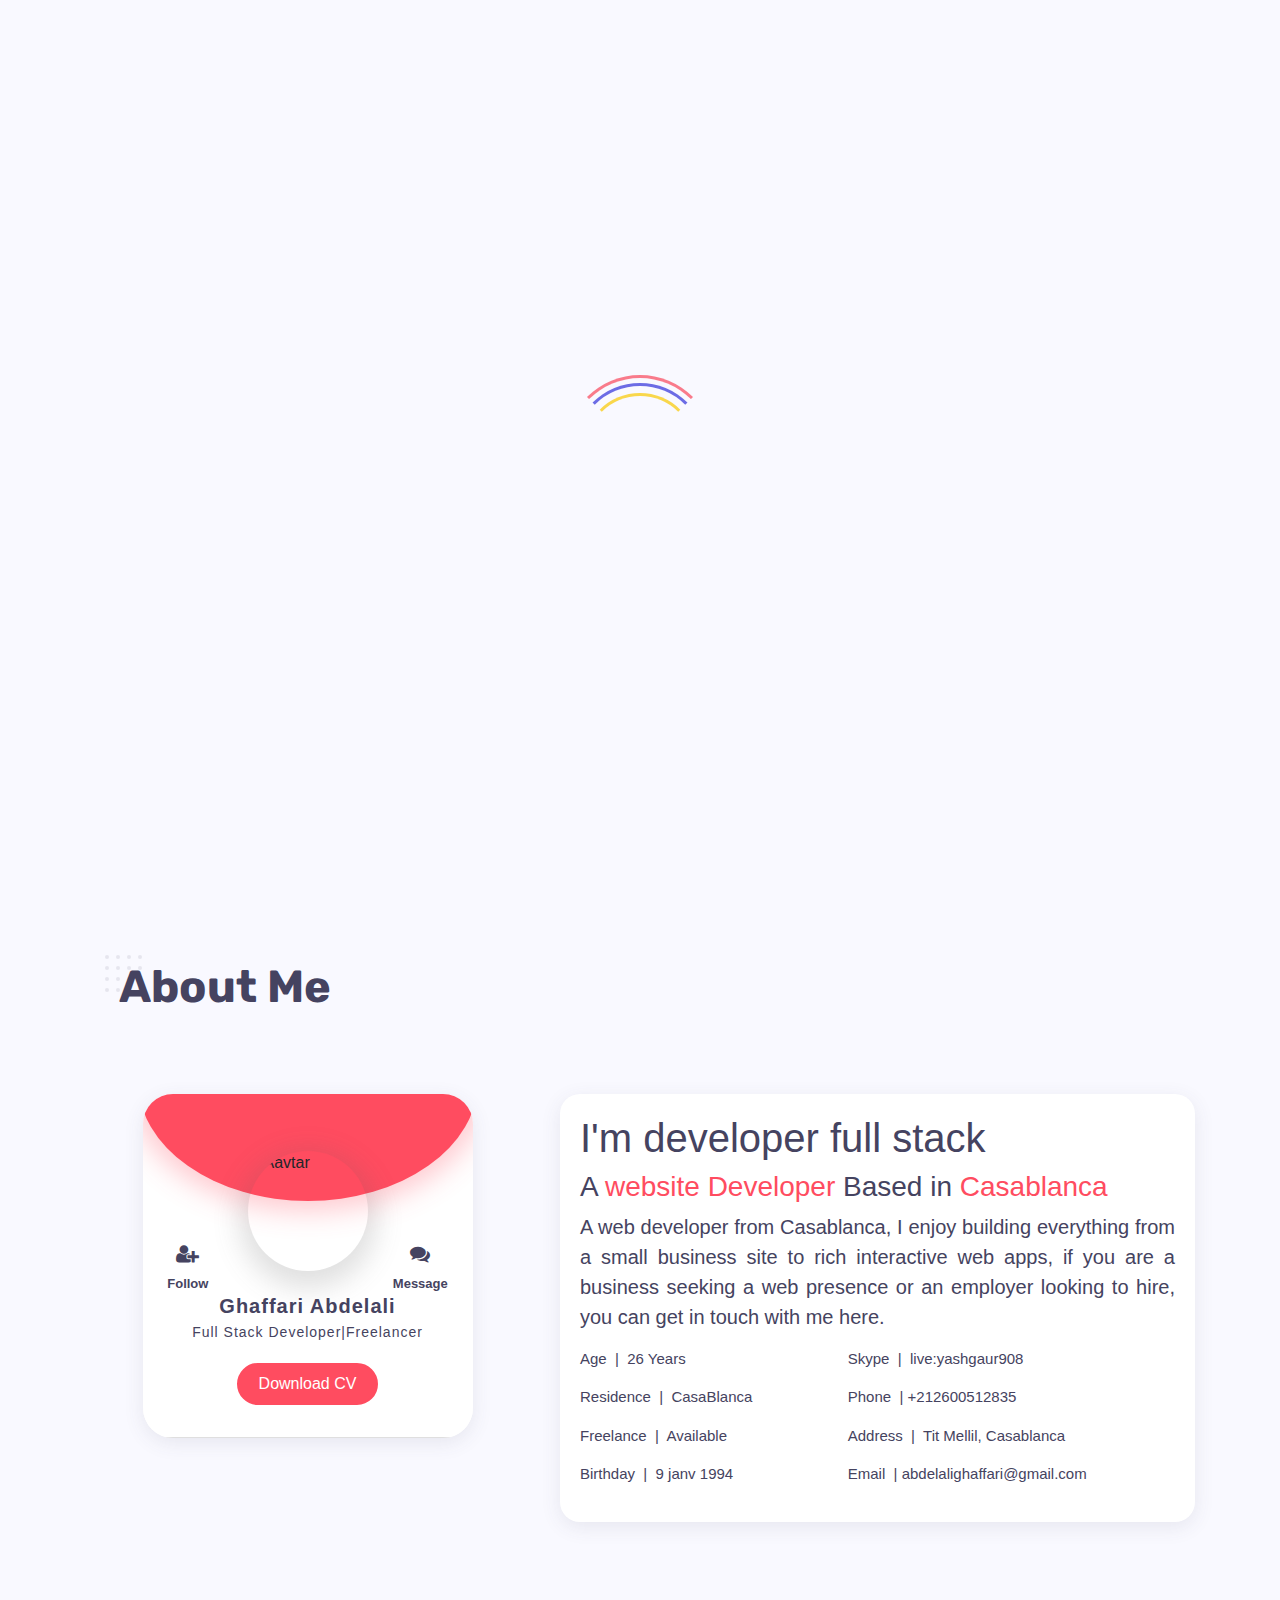
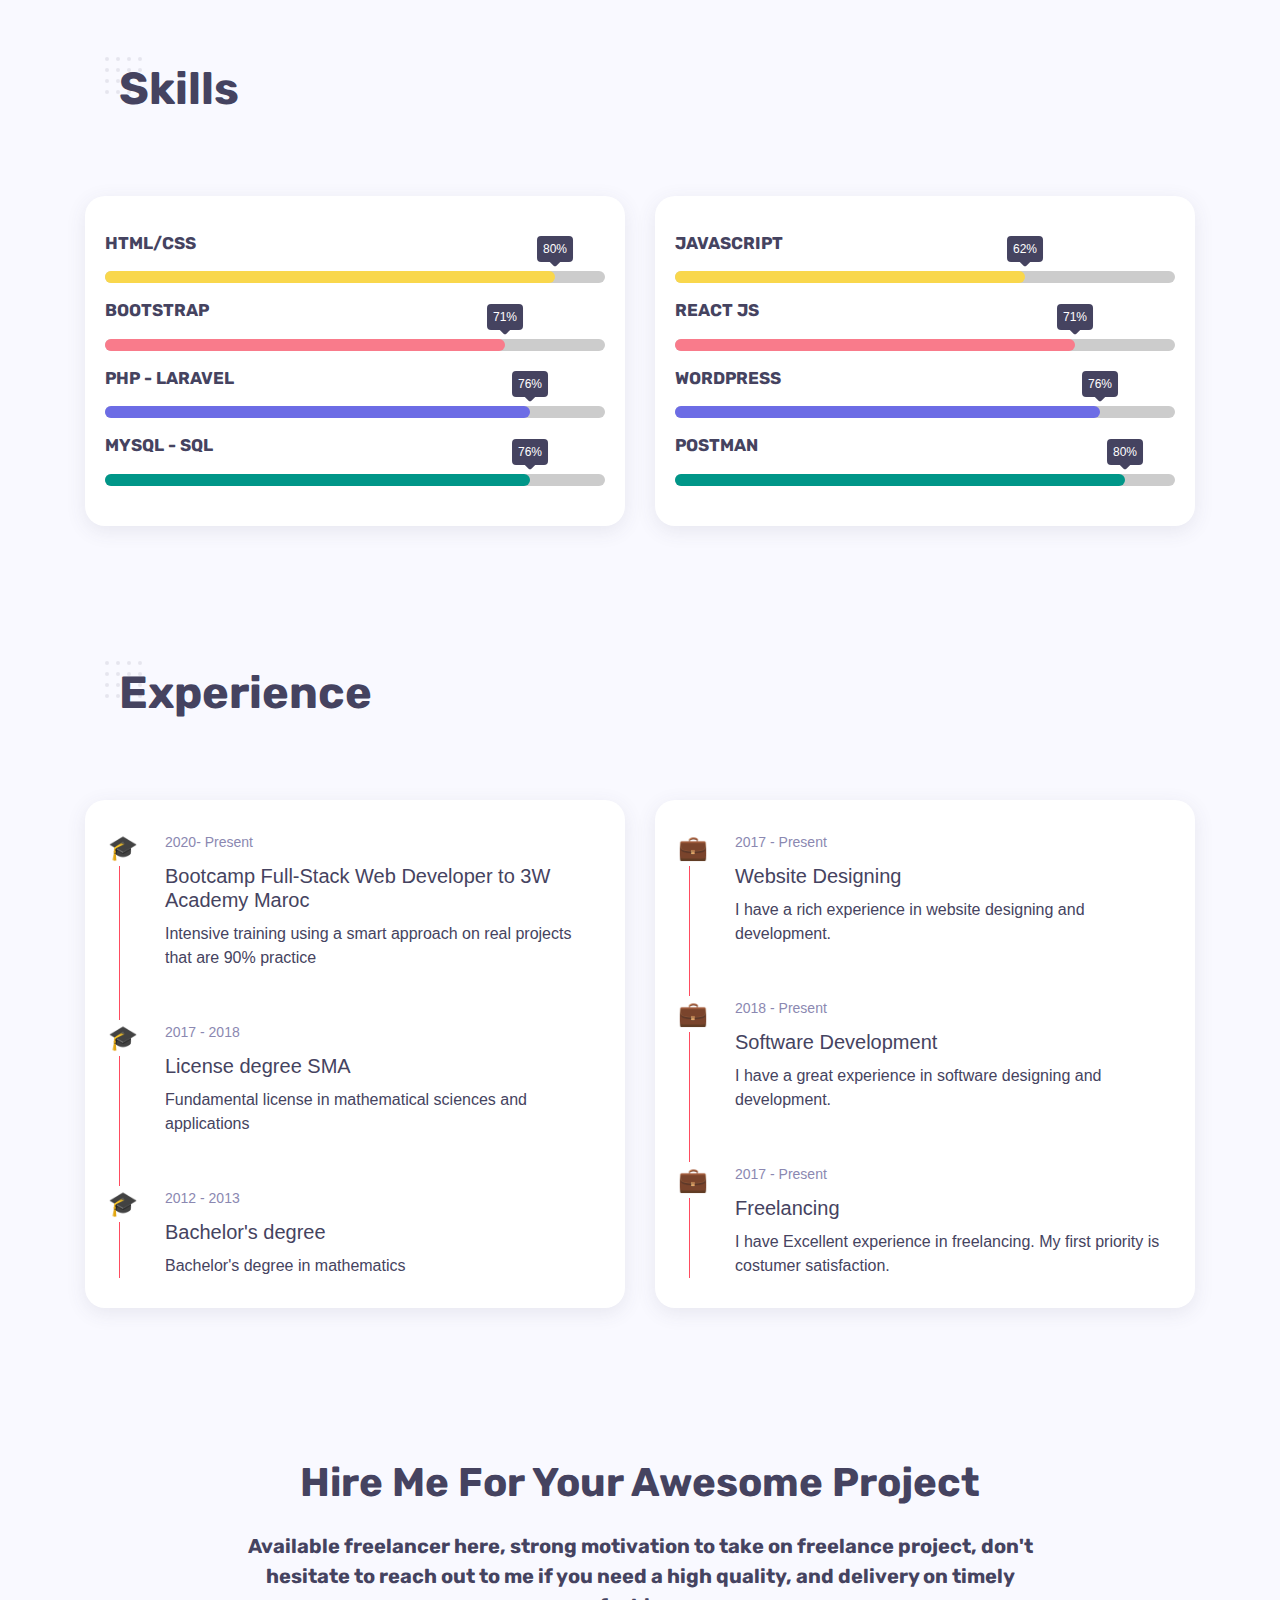
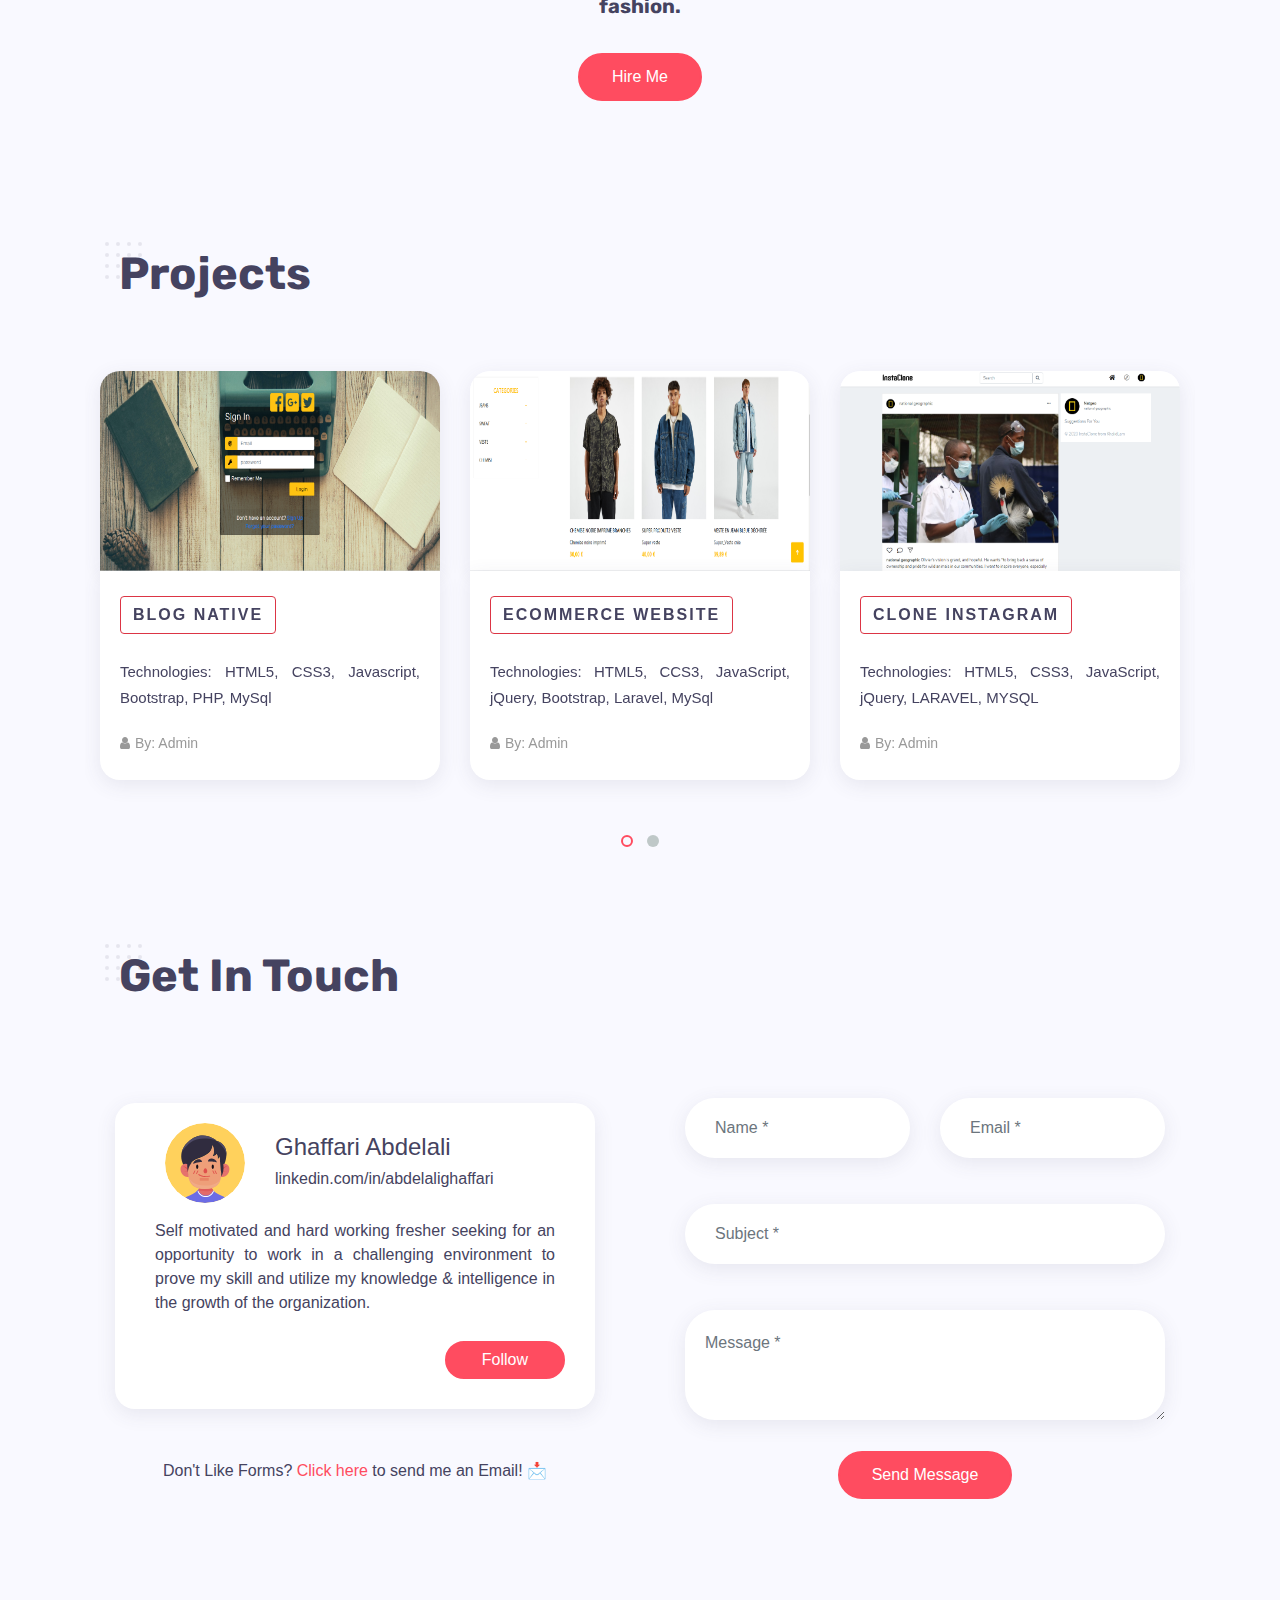
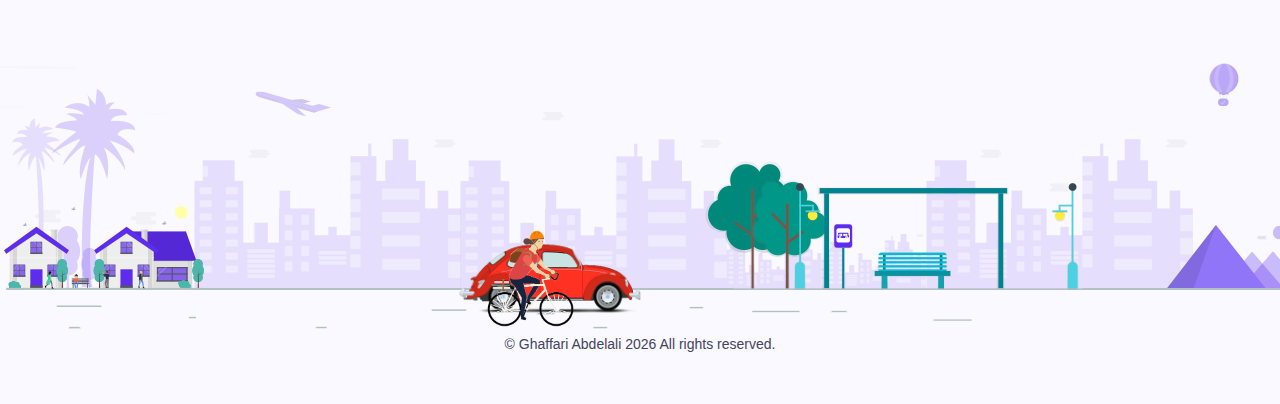
==== index.html @ 60d62fce "Car" ====
<!DOCTYPE html>
<html lang="en">


<!-- Mirrored from www.yashgaur.tk/ by HTTrack Website Copier/3.x [XR&CO'2014], Mon, 31 Aug 2020 13:57:15 GMT -->
<!-- Added by HTTrack -->
<meta http-equiv="content-type" content="text/html;charset=UTF-8" /><!-- /Added by HTTrack -->

<head>
    <meta charset="UTF-8">
    <meta http-equiv="X-UA-Compatible" content="IE=edge">
    <meta name="viewport" content="width=device-width,initial-scale=1.0,shrink-to-fit=no">

    <meta name="robots" content="index,follow">

    <meta name="Keywords"
        content="Ghaffari Abdelali, Ghaffari Abdelali, Ghaffari Abdelali nasirabad, Ghaffari Abdelali ajmer, website designer in ajmer, website designer in nasirabad, portfolio website, portfolio website for students, ui ux designer portfolio, dezyne ecole college, gaur_yash_, software developer, yashgaur908, yashgaur1212, yashgaur, yashgaur.com, Yashgaur.com, Ghaffari Abdelali epizy, Ghaffari Abdelali freelancer, Ghaffari Abdelali software developer, Ghaffari Abdelali full stack developer, nasirabad, ajmer, rajasthan, Ghaffari Abdelali website, Ghaffari Abdelali facebook, Ghaffari Abdelali youtube, Ghaffari Abdelali instagram, Ghaffari Abdelali twitter, Ghaffari Abdelali linkedin, website templates, portfolio website templates, resume website, website designs,personal portfolio website templates,personal portfolio websites,personal portfolio website templates free, personal portfolio website design, personal portfolio website github, personal portfolio websites examples, personal portfolio websites free, personal portfolio website using html and css, personal portfolio website examples, personal portfolio website templates bootstrap, personal portfolio website templates wordpress, best personal portfolio website, best personal portfolio website templates, personal portfolio website code, personal portfolio website codepen, personal portfolio website download, responsive personal portfolio website, software developer portfolio personal website, yashgaur.tk, Ghaffari Abdelali downloads">

    <meta name="description"
        content="Ghaffari Abdelali - Website Developer. Hey Everyone I am Ghaffari Abdelali a Full stack website Developer live in Nasirabad, Ajmer (Rajasthan). I design and develop services  for customers of all sizes, specializing in creating stylish, modern websites, web services and softwares.">

    <meta property="og:title" content="Ghaffari Abdelali | Website Designer & Software Developer">

    <meta property="og:description"
        content="Ghaffari Abdelali - Website Developer. Hey Everyone I am Ghaffari Abdelali a Full stack website Developer live in Nasirabad, Ajmer (Rajasthan). I design and develop services  for customers of all sizes, specializing in creating stylish, modern websites, web services and softwares.">

    <meta property="og:image"
        content="https://www.google.com/maps/uv?hl=en&amp;pb=!1s0x39695990df77e599%3A0x99cf1d145bec01bb!3m1!7e115!4shttps%3A%2F%2Flh5.googleusercontent.com%2Fp%2FAF1QipOvmrnsNKRqq0sdHzwl1TogStNJlC8dIjiWCiTi%3Dw293-h120-k-no!5syash%20gaur%20nasirabad%20-%20Google%20Search!15sCgIgAQ&amp;imagekey=!1e10!2sAF1QipNyIu1Cou16RY6fG6gDWQdpcZzD-X4jGnWv0Axa&amp;sa=X&amp;ved=2ahUKEwiAtraq4b_qAhVL73MBHY2uCbcQoiowFXoECBEQBg#">

    <meta name="author" content="Ghaffari Abdelali">
    <meta name="owner" content="Yashgaur908@gmail.com">

    <link rel="canonical" href="index.html">


    <!-- Global site tag (gtag.js) - Google Analytics -->
    <script async src="https://www.googletagmanager.com/gtag/js?id=UA-141281251-2"></script>

    <script>
        window.dataLayer = window.dataLayer || [];
        function gtag() { dataLayer.push(arguments); }
        gtag('js', new Date());
        gtag('config', 'UA-141281251-2');
    </script>


    <link rel="stylesheet" href="src/css/style.css">
    <link rel="stylesheet" href="src/css/responsive.css">
    <!-- Magnific Popup core CSS file -->
    <link rel="stylesheet" href="src/css/magnific-popup.css">

    <link rel="shortcut icon" type="image/x-icon" href="src/images/profile/user.svg">



    <!-- <link rel="stylesheet" href="../stackpath.bootstrapcdn.com/bootstrap/4.5.0/css/bootstrap.min.css"
        integrity="sha384-9aIt2nRpC12Uk9gS9baDl411NQApFmC26EwAOH8WgZl5MYYxFfc+NcPb1dKGj7Sk" crossorigin="anonymous"> -->
        <!-- <link rel="stylesheet" href="https://cdnjs.cloudflare.com/ajax/libs/magnific-popup.js/1.1.0/magnific-popup.min.css"> -->
    <link rel="stylesheet" href="https://maxcdn.bootstrapcdn.com/bootstrap/4.0.0/css/bootstrap.min.css"
        integrity="sha384-Gn5384xqQ1aoWXA+058RXPxPg6fy4IWvTNh0E263XmFcJlSAwiGgFAW/dAiS6JXm" crossorigin="anonymous">

    <link rel="stylesheet" href="src/font-awesome/font-awesome.min.css">
    <link rel="stylesheet" href="src/owl/owl.carousel.min.css" />
    <link rel="stylesheet" href="src/owl/owl.theme.min.css" />
    <link rel="stylesheet" href="src/owl/owl.transitions.css">



    <script src="src/js/jquery.min.js"></script>
    <!-- <script src="https://code.jquery.com/jquery-3.5.1.slim.min.js" integrity="sha384-DfXdz2htPH0lsSSs5nCTpuj/zy4C+OGpamoFVy38MVBnE+IbbVYUew+OrCXaRkfj" crossorigin="anonymous"></script> -->



    <title>Ghaffari Abdelali | Portfolio</title>
    <!-- <title>Ghaffari Abdelali | Website Designer & Software Developer</title> -->

    <style>
        img[alt="www.000webhost.com"] {
            display: none;
        }
    </style>

</head>

<body oncontextmenu="return false">

    <div class="preloader" id="preloader">
        <div id="loader"></div>
    </div>

    <!---------------------------------NAVBAR START---------------------------------->
    <navbar id="home"></navbar>
    <nav class="navbar navbar-expand-lg id=" style="position: fixed;">
        <div class="container-fluid">

            <!-- Logo -->
            <!--
			<img class="img-fluid" src="images/mylogo.png"
				style="background-attachment: fixed; width:200px; background:;">
-->
            <div class="logo"><a href="#home">Ghaffari Abdelali</a></div>


            <button class="navbar-toggler" type="button" data-toggle="collapse" data-target="#navbarSupportedContent"
                aria-controls="navbarSupportedContent" aria-expanded="false" aria-label="Toggle navigation">
                <span class="icon-bar"><i class="fa fa-bars"></i></span>
            </button>
            <div class="theme-switch-wrapper">
                <i class="fa fa-sun-o"></i>
                <label class="theme-switch" for="checkbox">
                    <input type="checkbox" id="checkbox" />
                    <div class="slider round"></div>
                </label>
                <i class="fa fa-moon-o"></i>
            </div>
            <!-- navbar links -->
            <div class="collapse navbar-collapse" id="navbarSupportedContent">
                <ul class="navbar-nav ml-auto">
                    <li class="nav-item">
                        <a class="nav-link active" href="#home" data-scroll-nav="0">Home</a>
                    </li>
                    <li class="nav-item">
                        <a class="nav-link" href="#about" data-scroll-nav="1">About</a>
                    </li>
                    <li class="nav-item">
                        <a class="nav-link" href="#skills" data-scroll-nav="2">Skills</a>
                    </li>
                    <!-- <li class="nav-item">
                        <a class="nav-link" href="#services" data-scroll-nav="3">Services</a>
                    </li> -->
                    <li class="nav-item">
                        <a class="nav-link" href="#experience" data-scroll-nav="4">Experience</a>
                    </li>
                    <li class="nav-item">
                        <a class="nav-link" href="#projects" data-scroll-nav="5">Projects</a>
                    </li>
                    <li class="nav-item">
                        <a class="nav-link" href="#contact" data-scroll-nav="6">Contact</a>
                    </li>
                </ul>
            </div>
        </div>
    </nav>




    <!---------------------------------NAVBAR END------------------------------------>

    <!---------------------------------HEADER START---------------------------------->
    <main class="content">
        <div class="container home">
            <div class="row">
                <div class="col-12">
                    <!-- <div class="col-12"> -->
                    <div class="header-text">
                        <img src="src/images/profile/Me.jpg" alt="Aavtar">
                        <!-- <img src="src/images/profile/user.svg" alt="Aavtar"> -->
                        <h1 class="darckmode"><span class="darckmode"> I am </span><span>Ghaffari </span><span
                                class="darckmode">Abdelali</span> </h1>
                        <h2 class="cd-headline clip">
                            <span class="blc" style="font-family: serif;">I'm a</span>
                            <span class="cd-words-wrapper" style="font-family: serif;">
                                <b class="is-visible">Developer</b>
                                <!-- <b> Développeur</b> -->
                                <b> Web full stack</b>
                                <b> Freelancer</b>
                            </span>
                        </h2>
                        <!-- <div class="social-icon">
                            <a href="https://www.facebook.com/gaur.official"><i class="fa fa-facebook facebook"></i></a>
                            <a href="https://twitter.com/gaur_yash_"><i class="fa fa-twitter twitter"></i></a>
                            <a href="https://www.instagram.com/gaur_yash_"><i class="fa fa-instagram instagram"></i></a>
                            <a href="https://www.linkedin.com/in/yashgaur908"><i
                                    class="fa fa-linkedin linkedin"></i></a>
                            <a href="https://www.youtube.com/channel/UCpSLtoFS16XaHSrqTr9Szgw?view_as=subscriber"><i
                                    class="fa fa-youtube-play youtube"></i></a>
                        </div> -->
                        <a href="#contact"><button class="button">Hire Me</button></a>
                    </div>
                </div>
                <div class="col-12 header-arrow">
                    <div class="scroll-down">
                        <a href="#about" class="mouse-wrapper">
                            <span>Scroll Down</span>
                            <span class="mouse">
                                <span class="wheel"></span>
                            </span>
                        </a>
                    </div>
                </div>
            </div>
        </div>


        <!----------------------------------ABOUT START---------------------------------->
        <section id="about">
            <div class="container about">
                <div class="row">
                    <div class="col-12">
                        <h2 class="container-title"><span class="darckmode">About Me</span> </h2>
                    </div>
                    <div class="col-lg-5 col-12">
                        <div class="card-container">
                            <div class="card-item">
                                <div class="card-header" style="background-color: var(--secondary-background);">
                                    <div class="card-header__bg"></div>
                                    <img src="src/images/profile/Me.jpg" alt="Aavtar" class="card-header__img">
                                    <div class="card-process">
                                        <li href="#" class="process__item">
                                            <div class="process-icon follow">
                                                <i class="fa fa-user-plus"></i>
                                            </div>
                                            <span class="process-txt">Follow</span>
                                        </li>
                                        <li href="#" class="process__item">
                                            <div class="process-icon message">
                                                <i class="fa fa-comments"></i>
                                            </div>
                                            <span class="process-txt">Message</span>
                                        </li>
                                    </div>
                                    <div class="card-header__text">
                                        <span class="card-header__name">
                                            Ghaffari Abdelali
                                        </span>
                                        <span class="card-header__job">
                                            <!-- Website Designer|Software Developer|Freelancer -->
                                            Full Stack Developer|Freelancer
                                        </span>
                                    </div>
                                    <div class="card-button">
                                        <!-- <a class="button" download="cv" href="src/CV/ABDELALIGHAFFARI-CV-DéveloppeurFullStackPHPJunior.pdf">Download CV</a> -->
                                        <a href="src/CV/ABDELALIGHAFFARI-CV-DéveloppeurFullStackPHPJunior.pdf"><button
                                                class="button ">Download CV</button></a>
                                        <!-- <a class="button" href="src/CV/ABDELALIGHAFFARI-CV-DéveloppeurFullStackPHPJunior.pdf">Download CV</a> -->
                                        <!-- <button class="button" onclick="cv()">Download CV</button> -->
                                    </div>
                                </div>
                                <!-- <div class="card-social">
                                    <div class="card-social__item">
                                        <div class="card-social__icon facebook">
                                            <a href="https://www.facebook.com/gaur.official"><i
                                                    class="fa fa-facebook facebook"></i></a>
                                        </div>
                                    </div>
                                    <div class="card-social__item">
                                        <div class="card-social__icon twitter">
                                            <a href="https://twitter.com/gaur_yash_"><i
                                                    class="fa fa-twitter twitter"></i></a>
                                        </div>
                                    </div>
                                    <div class="card-social__item">
                                        <div class="card-social__icon instagram">
                                            <a href="https://www.instagram.com/gaur_yash_"><i
                                                    class="fa fa-instagram instagram"></i></a>
                                        </div>
                                    </div>
                                    <div class="card-social__item">
                                        <div class="card-social__icon linkedin">
                                            <a href="https://www.linkedin.com/in/yashgaur908"><i
                                                    class="fa fa-linkedin linkedin"></i></a>
                                        </div>
                                    </div>
                                    <div class="card-social__item">
                                        <div class="card-social__icon youtube">
                                            <a
                                                href="https://www.youtube.com/channel/UCpSLtoFS16XaHSrqTr9Szgw?view_as=subscriber"><i
                                                    class="fa fa-youtube-play youtube"></i></a>
                                        </div>
                                    </div>
                                </div> -->
                            </div>
                        </div>
                    </div>
                    <div class="col-lg-7 col-12">
                        <div class="about-text">
                            <h1>I'm developer full stack </h1>
                            <h3>A <span>website Developer</span> Based in <span>Casablanca</span></h3>
                            <p>A web developer from Casablanca, I enjoy building everything from a small business site
                                to rich interactive web apps, if you are a business seeking a web presence or an
                                employer looking to hire, you can get in touch with me here.</p>
                            <div class="details">
                                <div class="about-details">
                                    <p>Age &nbsp;| &nbsp;26 Years</p>
                                    <p>Residence &nbsp;| &nbsp;CasaBlanca</p>
                                    <p>Freelance &nbsp;|&nbsp; Available</p>
                                    <p>Birthday &nbsp;| &nbsp;9 janv 1994</p>

                                </div>
                                <div class="about-details1">
                                    <p>Skype &nbsp;|&nbsp; live:yashgaur908</p>
                                    <p>Phone &nbsp;|&nbsp;+212600512835</p>
                                    <p>Address &nbsp;|&nbsp; Tit Mellil, Casablanca</p>
                                    <p>Email &nbsp;|&nbsp;abdelalighaffari@gmail.com</p>
                                </div>
                            </div>
                        </div>
                    </div>
                </div>
            </div>
        </section>


        <!----------------------------------ABOUT END------------------------------------>


        <!---------------------------------SKILLS START---------------------------------->
        <section id="skills">
            <div class="container skills">
                <div class="row">
                    <div class="col-12">
                        <h2 class="container-title"> <span class="darckmode">Skills</span></h2>
                    </div>
                    <div class="col-lg-6 col-12">
                        <div class="skill-box">
                            <div class="skill">
                                <div class="skill-name">HTML/CSS</div>
                                <div class="skill-bar">
                                    <div class="skill-per color1" per="90"></div>
                                </div>
                            </div>
                            <div class="skill">
                                <div class="skill-name">BOOTSTRAP</div>
                                <div class="skill-bar">
                                    <div class="skill-per color2" per="80"></div>
                                </div>
                            </div>
                            <div class="skill">
                                <div class="skill-name">PHP - LARAVEL</div>
                                <div class="skill-bar">
                                    <div class="skill-per color3" per="85"></div>
                                </div>
                            </div>
                            <div class="skill">
                                <div class="skill-name">MYSQL - SQL</div>
                                <div class="skill-bar">
                                    <div class="skill-per color4" per="85"></div>
                                </div>
                            </div>

                        </div>
                    </div>
                    <div class="col-lg-6 col-12">
                        <div class="skill-box">
                          
                            <div class="skill">
                                <div class="skill-name">Javascript</div>
                                <div class="skill-bar">
                                    <div class="skill-per color1" per="70"></div>
                                </div>
                            </div>
                            <div class="skill">
                                <div class="skill-name">REACT JS</div>
                                <div class="skill-bar">
                                    <div class="skill-per color2" per="80"></div>
                                </div>
                            </div>
                            <div class="skill">
                                <div class="skill-name">WORDPRESS</div>
                                <div class="skill-bar">
                                    <div class="skill-per color3" per="85"></div>
                                </div>
                            </div> 
                            <div class="skill">
                                <div class="skill-name">POSTMAN</div>
                                <div class="skill-bar">
                                    <div class="skill-per color4" per="90"></div>
                                </div>
                            </div>
                        </div>
                    </div>
                </div>
            </div>
        </section>

        <!---------------------------------SKILLS END---------------------------------->


        <!-------------------------------SERVICES START-------------------------------->

        <!-- <section id="services">
            <div class="container services">
                <div class="row">
                    <div class="col-12">
                        <h2 class="container-title"> <span class="darckmode">Services</span></h2>
                    </div>
                    <div class="col-12 services-container">
                        <div class="col-md-4">
                            
                            <div class="service-box text-center color3">
                                <img src="src/images/icons/uiux_design.png" alt="UI/UX Designs" />
                                <h3 class="mb-3 mt-0">UI/UX Design</h3>
                                <p class="mb-0">I create best UI/UX designs. user experience and user interface are the
                                    key feature of my development.</p>
                            </div>
                        </div>

                        <div class="col-md-4">
                           
                            <div class="service-box text-center color1">
                                <img src="src/images/icons/web_development.png" alt="Web Development" />
                                <h3 class="mb-3 mt-0" style="color: black;">Web Development</h3>
                                <p class="mb-0" style="color: black;">Create web application with admin panel and all
                                    the latest features and costumer support.</p>
                            </div>
                        </div>

                        <div class="col-md-4">
                            
                            <div class="service-box text-center color2">
                                <img src="src/images/icons/software_development.png" alt="Software Development" />
                                <h3 class="mb-3 mt-0">Software Development</h3>
                                <p class="mb-0">Develop software for your company or business so it helps you to manage
                                    your business easily.</p>
                            </div>
                        </div>
                        <div class="col-md-4">
                          
                            <div class="service-box text-center color3">
                                <img src="src/images/icons/graphic_design.png" alt="Graphics Design" />
                                <h3 class="mb-3 mt-0">Graphics Design</h3>
                                <p class="mb-0">Create professional logo and graphics designs for your brand and company
                                    like poster, flyers etc.</p>
                            </div>
                        </div>

                        <div class="col-md-4">
                          
                            <div class="service-box text-center color1">
                                <img src="src/images/icons/website_design.png" alt="Website Designing" />
                                <h3 class="mb-3 mt-0" style="color: black;">Website Designing</h3>
                                <p class="mb-0" style="color: black;">Create professional looking website for your
                                    company or business and sell your products and services online.</p>
                            </div>
                        </div>

                        <div class="col-md-4">
                         
                            <div class="service-box text-center color2">
                                <img src="src/images/icons/freelance.png" alt="Freelancing" />
                                <h3 class="mb-3 mt-0">Freelancing</h3>
                                <p class="mb-0">I am available for freelance work so if you need any of your project to
                                    be done you can contact me.</p>
                            </div>
                        </div>
                        <div class="col-12 mt-5 text-center hireme">
                            <p class="mb-0">Looking for a Freelancer? <a href="#contact">Click here</a> to contact me!
                                👋</p>
                        </div>
                    </div>
                </div>
            </div>
        </section> -->

        <!-------------------------------SERVICES END---------------------------------->


        <!-----------------------------EXPERIENCE START-------------------------------->

        <section id="experience">
            <div class="container experience">
                <div class="row">
                    <div class="col-12">
                        <h2 class="container-title"> <span class="darckmode">Experience</span></h2>
                    </div>
                    <div class="col-md-6">

                        <!-- timeline wrapper -->
                        <div class="timeline edu">

                            <!-- timeline item -->
                            <div class="timeline-container">
                                <div class="content">
                                    <span class="time">2020- Present</span>
                                    <!-- <h3 class="title">Bachelor’s Degree</h3>
                                    <p>Pursuing my Bachelor's of computer application from Dezyne E'cole college.</p> -->
                                    <h3 class="title">
                                        Bootcamp Full-Stack Web Developer to 3W Academy Maroc</h3>
                                    <p>Intensive training using a smart approach on real projects that are 90% practice</p>
                                </div>
                            </div>

                            <!-- timeline item -->
                            <div class="timeline-container">
                                <div class="content">
                                    <span class="time">2017 - 2018</span>
                                    <h3 class="title">License degree SMA</h3>
                                    <p>Fundamental license in mathematical sciences and applications</p>
                                </div>
                            </div>

                            <!-- timeline item -->
                            <div class="timeline-container">
                                <div class="content">
                                    <span class="time">2012 - 2013</span>
                                    <h3 class="title">Bachelor's degree</h3>
                                    <p>Bachelor's degree in mathematics</p>
                                </div>
                            </div>

                            <!-- main line -->
                            <span class="line"></span>

                        </div>

                    </div>

                    <div class="col-md-6">
                        <!-- timeline wrapper -->
                        <div class="timeline exp ">
                            <!-- timeline item -->
                            <div class="timeline-container wow fadeInUp">
                                <div class="content">
                                    <span class="time">2017 - Present</span>
                                    <h3 class="title">Website Designing</h3>
                                    <p>I have a rich experience in website designing and development.</p>
                                </div>
                            </div>

                            <!-- timeline item -->
                            <div class="timeline-container wow fadeInUp" data-wow-delay="0.2s">
                                <div class="content">
                                    <span class="time">2018 - Present</span>
                                    <h3 class="title">Software Development</h3>
                                    <p>I have a great experience in software designing and development.</p>
                                </div>
                            </div>

                            <!-- timeline item -->
                            <div class="timeline-container wow fadeInUp" data-wow-delay="0.4s">
                                <div class="content">
                                    <span class="time">2017 - Present</span>
                                    <h3 class="title">Freelancing</h3>
                                    <p>I have Excellent experience in freelancing. My first priority is costumer
                                        satisfaction.</p>
                                </div>
                            </div>

                            <!-- main line -->
                            <span class="line"></span>

                        </div>

                    </div>
                </div>
            </div>
        </section>




        <!-----------------------------EXPERIENCE START-------------------------------->


        <!-------------------------------HIREME START---------------------------------->

        <section id="hire">
            <div class="container hire">
                <div class="col-12">
                    <div class="hire-text">
                        <h1> <span class="darckmode">Hire Me For Your Awesome Project</span></h1>
                        <h5 class="m-3"><span class="darckmode">Available freelancer here,
                            strong motivation to take on freelance project, 
                            don't hesitate to reach out to me if you need a high quality, and delivery on timely fashion.</span></h5>
                        <!-- <h5 class="m-3"><span class="darckmode">I am Available for freelance work so if you need any of
                                your project to be done you can contact me.</span></h5> -->
                        <a href="#contact"><button class="button m-3">Hire Me</button></a>
                    </div>
                </div>
            </div>
        </section>


        <!--------------------------------HIREME END----------------------------------->


        <!------------------------------PROJECTS START--------------------------------->


        <section id="projects">
            <div class="container projects">
                <div class="row">
                    <div class="col-12">
                        <h2 class="container-title"> <span class="darckmode">Projects</span></h2>
                    </div>
                    <div class="col-md-12">
                        <div id="news-slider" class="owl-carousel">
                            <div class="post-slide">
                                <div class="post-img">
                                    <img src="src/images/projects/blog.png" alt="Portfolio Image">
                                    <div class="category">Website</div>
                                </div>
                                <div class="post-review">
                                    <!-- <h3 class="post-title"><a href="">Blog native</a></h3> -->
                                   
                                    <h3 class="post-title">
                                        <a href="#headerPopup" id="headerVideoLink" target="_blank" class="btn btn-outline-danger popup-modal headerVideoLink">Blog native</a>
                                       </h3>
                                       <div id="headerPopup" class="mfp-hide embed-responsive embed-responsive-21by9">
                                        <iframe class="embed-responsive-item" width="854" height="480" src="https://www.youtube.com/embed/4ePGHeloK_o" frameborder="0" allow="autoplay; encrypted-media" allowfullscreen></iframe>
                                        </div>
                                       <!-- https://www.youtube.com/watch?v=4ePGHeloK_o&t -->
                                    <p class="post-description">Technologies: HTML5, CSS3, Javascript, Bootstrap, PHP, MySql</p>
                                    <!-- <p class="post-description">
                                        I Created a website on personal portfolio & resume using Html, css, javascript
                                        and Bootstrap language. It is created to showcase my work, projects and other
                                        details that is required in resume.
                                    </p> -->
                                    <div class="post-bar">
                                        <span><i class="fa fa-user"></i>By: Admin</span>
                                        <!-- <span class="comments"><i class="fa fa-comments"></i> <a
                                                href="coming_soon/index.html">Read More</a></span> -->
                                    </div>
                                </div>
                            </div>
                            <div class="post-slide">
                                <div class="post-img">
                                    <img src="src/images/projects/ecommerce.png" alt="Bank Image">
                                    <div class="category">Website</div>
                                </div>
                                <div class="post-review">
                                    <!-- <h3 class="post-title"><a href="">ecommerce website</a></h3> -->
                                    <h3 class="post-title"> <a href="#headerPopup2" id="headerVideoLink" target="_blank" class="headerVideoLink btn btn-outline-danger popup-modal">ecommerce website</a></h3>
                                </h3>
                                <div id="headerPopup2" class=" mfp-hide embed-responsive embed-responsive-21by9">
                                 <iframe class="embed-responsive-item" width="854" height="480" src="https://www.youtube.com/embed/MkmX_8PFxkI" frameborder="0" allow="autoplay; encrypted-media" allowfullscreen></iframe>
                                 </div>
                                    <p class="post-description">
                                        Technologies: HTML5, CCS3, JavaScript, jQuery, Bootstrap, Laravel, MySql
                                    </p>
                                    <div class="post-bar">
                                        <span><i class="fa fa-user"></i>By: Admin</span>
                                        <!-- <span class="comments"><i class="fa fa-comments"></i> <a
                                                href="coming_soon/index.html">Read More</a></span> -->
                                    </div>
                                </div>
                            </div>
                            <div class="post-slide">
                                <div class="post-img">
                                    <img src="src/images/projects/insta.png" alt="voice Assistant Image">
                                    <div class="category">Website</div>
                                </div>
                                <div class="post-review">
                                    
                                    <!-- <h3 class="post-title"><a href="">clone instagram</a></h3> -->
                                    <h3 class="post-title">
                                        <a href="#headerPopup3" id="headerVideoLink" target="_blank" class="btn btn-outline-danger popup-modal headerVideoLink">clone instagram</a>
                                       </h3>
                                       <div id="headerPopup3" class="headerPopup mfp-hide embed-responsive embed-responsive-21by9">
                                        <iframe class="embed-responsive-item" width="854" height="480" src="https://www.youtube.com/embed/MF0sHQYUliA" frameborder="0" allow="autoplay; encrypted-media" allowfullscreen></iframe>
                                        </div>
                                    <p class="post-description">
                                        Technologies:  HTML5, CSS3, JavaScript, jQuery, LARAVEL, MYSQL
                                    </p>
                                    <!-- <p class="post-description">
                                        I created this software in python language. with the help of this software we
                                        can operate our pc by our voice just like google assistant. we can play song in
                                        our pc by saying hey jarvis play music.
                                    </p> -->
                                    <div class="post-bar">
                                        <span><i class="fa fa-user"></i>By: Admin</span>
                                        <!-- <span class="comments"><i class="fa fa-comments"></i> <a
                                                href="coming_soon/index.html">Read More</a></span> -->
                                    </div>
                                </div>
                            </div>
                            <div class="post-slide">
                                <div class="post-img">
                                    <img src="src/images/projects/cubemail.png" alt="Game Image">
                                    <div class="category">Website</div>
                                </div>
                                <div class="post-review">
                                    <!-- <h3 class="post-title"><a href="https://abdelali1994.github.io/CubeMail/">Cubemail</a></h3> -->
                                    <h3 class="post-title">
                                        <a href="#headerPopup4" id="headerVideoLink" target="_blank" class="btn btn-outline-danger popup-modal headerVideoLink">Cubemail</a>
                                       </h3>
                                       <div id="headerPopup4" class="headerPopup mfp-hide embed-responsive embed-responsive-21by9">
                                        <iframe class="embed-responsive-item" width="854" height="480" src="https://www.youtube.com/embed/7uYMUZjQ5L4" frameborder="0" allow="autoplay; encrypted-media" allowfullscreen></iframe>
                                        </div>
                                    <p class="post-description">
                                        Technologies: JavaScript, jQuery, React Js, Chakra ui
                                    </p>
                                    <div class="post-bar">
                                        <span><i class="fa fa-user"></i>By: Admin</span>
                                        <!-- <span class="comments"><i class="fa fa-comments"></i> <a
                                                href="coming_soon/index.html">Read More</a></span> -->
                                    </div>
                                </div>
                            </div>
                            <div class="post-slide">
                                <div class="post-img">
                                    <img src="src/images/projects/cardoor.png" alt="Website Image">
                                    <div class="category">Website</div>
                                </div>
                                <div class="post-review">
                                    <h3 class="post-title">
                                        <a href="#headerPopup5" id="headerVideoLink" target="_blank" class="btn btn-outline-danger popup-modal headerVideoLink">Rentel car</a></h3>
                                        <div id="headerPopup5" class="headerPopup mfp-hide embed-responsive embed-responsive-21by9 ">
                                            <iframe class="embed-responsive-item" width="854" height="480" src="https://www.youtube.com/embed/HkKQGRvI_rA" frameborder="0" allow="autoplay; encrypted-media" allowfullscreen></iframe>
                                            </div>
                                    <p class="post-description">
                                        Technologies: Reacts Js - Laravel
                                    </p>
                                    <div class="post-bar">
                                        <span><i class="fa fa-user"></i>By: Admin</span>
                                        <!-- <span class="comments"><i class="fa fa-comments"></i> <a
                                                href="coming_soon/index.html">Read More</a></span> -->
                                    </div>
                                </div>
                            </div>
                        </div>
                    </div>
                </div>
            </div>
        </section>




        <!------------------------------PROJECTS END----------------------------------->


        <!---------------------------TESTIMONIALS START-------------------------------->

        <!-- <section id="testimonial">
            <div class="container testimonial">
                <div class="row">
                    <div class="col-12">
                        <h2 class="container-title"> <span class="darckmode">Reviews</span></h2>
                    </div>
                    <div class="col-md-12">
                        <div id="testimonial-slider" class="owl-carousel">
                            <div class="testimonial-box">
                                <div class="pic">
                                    <img src="src/images/profile/user.svg" alt="client" />
                                </div>
                                <h3 class="testimonial-title">
                                    Kartik Choubey
                                </h3>
                                <p class="description">
                                    Excellent, working with Ghaffari Abdelali was great. Thanks to their knowledge and
                                    determination our website looks great and functions really good. I am recommend
                                    anyone that is looking for a custom website to give them a call, he will guide you
                                    to the right direction 🔥
                                </p>
                            </div>

                            <div class="testimonial-box">
                                <div class="pic">
                                    <img src="src/images/profile/user1.svg" alt="client" />
                                </div>
                                <h3 class="testimonial-title">
                                    Nikhil Yadav
                                </h3>
                                <p class="description">
                                    My new site created by Ghaffarijust launched. He done a great job of creating
                                    exactly
                                    what I wanted. Easy to work with and very responsive. They met all of my
                                    expectations and had a lot of insight regarding marketing tools I didn't know
                                    existed 👏
                                </p>
                            </div>

                            <div class="testimonial-box">
                                <div class="pic">
                                    <img src="src/images/profile/user2.svg" alt="client" />
                                </div>
                                <h3 class="testimonial-title">
                                    Vishal Loungani
                                </h3>
                                <p class="description">
                                    I have been very happy with the customer service and the attention to detail. I
                                    highly recommend Ghaffari for both your website and SEO needs. I trust that Ghaffari
                                    will do
                                    what is needed to be sure their clients are completely satisfied 👍
                                </p>
                            </div>
                        </div>
                    </div>
                    <div class="col-12 mt-3 text-center hireme">
                        <p class="mb-0">want to write a <a href="https://g.page/Yashgaur908/review?gm">review</a> for me
                            ? 🔥 :)</p>
                    </div>
                </div>
            </div>
        </section> -->


        <!---------------------------TESTIMONIALS END---------------------------------->

        <!----------------------------CONTACT START------------------------------------>



        <section id="contact">
            <div class="container contact">
                <div class="row">
                    <div class="col-12">
                        <h2 class="container-title"> <span class="darckmode">Get In Touch</span></h2>
                    </div>
                    <div class="col-lg-6 col-12">
                        <div class="contact-card">
                            <div class="follow-card">
                                <div class="card-title">
                                    <img class="card-img" src="src/images/profile/user.svg" alt="Aavtar">
                                    <div class="card-title-text">
                                        <h4>Ghaffari Abdelali</h4>
                                        <h6>linkedin.com/in/abdelalighaffari</h6>
                                        <!-- <h6>@gaur_yash_</h6> -->
                                    </div>
                                </div>
                                <div class="card-text">
                                    <p class="description">
                                        Self motivated and hard working fresher seeking for an opportunity to work in a
                                        challenging environment to prove my skill and utilize my knowledge &
                                        intelligence in the growth of the organization.
                                    </p>
                                </div>
                                <div class="card-btn">
                                    <a href="https://www.linkedin.com/in/abdelalighaffari/"><button
                                            class="button">Follow</button></a>
                                </div>
                            </div>
                        </div>
                        <div class="col-12 text-center hireme">
                            <p class="mb-0">Don't Like Forms? <a href="mailto:abdelalighaffari@gmail.com">Click here</a> to
                                send me an Email! 📩</p>
                        </div>
                    </div>

                    <div class="col-lg-6 col-12 ">
                        <div class="contact-form">
                            <form action="http://www.yashgaur.tk/email.php" method="post">
                                <div class="row form-box">
                                    <div class="col-lg-6 col-12">
                                        <div class="form-group">
                                            <input type="text" class="form-control mb-30" name="name"
                                                placeholder="Name *" required="required">
                                        </div>
                                    </div>
                                    <div class="col-lg-6 col-12">
                                        <div class="form-group">
                                            <input type="email" class="form-control mb-30" name="email"
                                                placeholder="Email *" required="required">
                                        </div>
                                    </div>
                                    <div class="col-lg-12 col-12">
                                        <div class="form-group">
                                            <input type="text" name="subject" class="form-control mb-30" name="subject"
                                                placeholder="Subject *" required="required">
                                        </div>
                                    </div>

                                    <div class="col-lg-12 col-12">
                                        <div class="form-group">
                                            <textarea class="form-control mb-30" name="message" rows="8" cols="80"
                                                placeholder="Message *" name="email" required="required"></textarea>
                                        </div>
                                    </div>
                                    <div class="col-lg-12 col-8 col-sm-10">
                                        <button class="button" type="submit" value="submit">Send Message</button>
                                    </div>
                                </div>
                            </form>
                        </div>
                    </div>
                </div>
            </div>
        </section>


        <!-----------------------------CONTACT END------------------------------------->

    </main>

    <!------------------------------FOOTER START----------------------------------->



    <footer class="new_footer_area bg_color">
        <div class="new_footer_top">
            <div class="footer_bg">
                <div class="footer_bg_one"></div>
                <div class="footer_bg_two"></div>
            </div>
        </div>
        <div class="footer_bottom">
            <div class="container">
                <div class="row align-items-center">
                    <div class="col-12 text-center">
                        <p class="mb-0 f_400">© Ghaffari Abdelali
                            <script>document.write(new Date().getFullYear())</script> All rights reserved.</p>
                    </div>
                </div>
            </div>
        </div>
    </footer>



    <!------------------------------FOOTER END------------------------------------->


    <script>

        $(window).scroll(function () {
            $('nav').toggleClass('scrolled', $(this).scrollTop() > 50);
        });

    </script>

    <!-- Magnific Popup core JS file -->
    <script type="text/javascript" src="src/js/jquery.magnific-popup.js"></script>
<!--     
     <script src="https://cdnjs.cloudflare.com/ajax/libs/magnific-popup.js/1.1.0/jquery.magnific-popup.min.js"
         ></script> -->

 
    <script  type="text/javascript" src="src/js/main.js"></script>

    <script type="text/javascript" src="src/js/animated.headline.js"></script>


    <script type="text/javascript" src="src/owl/owl.carousel.min.js"></script>
    <script src="https://cdnjs.cloudflare.com/ajax/libs/popper.js/1.12.9/umd/popper.min.js"
        integrity="sha384-ApNbgh9B+Y1QKtv3Rn7W3mgPxhU9K/ScQsAP7hUibX39j7fakFPskvXusvfa0b4Q"
        crossorigin="anonymous"></script>

    <!-- <script src="../stackpath.bootstrapcdn.com/bootstrap/4.5.0/js/bootstrap.min.js"
        integrity="sha384-OgVRvuATP1z7JjHLkuOU7Xw704+h835Lr+6QL9UvYjZE3Ipu6Tp75j7Bh/kR0JKI"
        crossorigin="anonymous"></script> -->
    <script src="https://maxcdn.bootstrapcdn.com/bootstrap/4.0.0/js/bootstrap.min.js"
        integrity="sha384-JZR6Spejh4U02d8jOt6vLEHfe/JQGiRRSQQxSfFWpi1MquVdAyjUar5+76PVCmYl"
        crossorigin="anonymous"></script>


    <div
        style="text-align: right;position: fixed;z-index:9999999;bottom: 0;width: auto;right: 1%;cursor: pointer;line-height: 0;display:block !important;">
        <a title="Hosted on free web hosting 000webhost.com. Host your own website for FREE." target="_blank"
            href="https://www.000webhost.com/?utm_source=000webhostapp&amp;utm_campaign=000_logo&amp;utm_medium=website&amp;utm_content=footer_img"><img
                src="../cdn.000webhost.com/000webhost/logo/footer-powered-by-000webhost-white2.png"
                alt="www.000webhost.com"></a></div>
    <script>function getCookie(t) { for (var e = t + "=", n = decodeURIComponent(document.cookie).split(";"), o = 0; o < n.length; o++) { for (var a = n[o]; " " == a.charAt(0);)a = a.substring(1); if (0 == a.indexOf(e)) return a.substring(e.length, a.length) } return "" } getCookie("hostinger") && (document.cookie = "hostinger=;expires=Thu, 01 Jan 1970 00:00:01 GMT;", location.reload()); var wordpressAdminBody = document.getElementsByClassName("wp-admin")[0], notification = document.getElementsByClassName("notice notice-success is-dismissible"), hostingerLogo = document.getElementsByClassName("hlogo"), mainContent = document.getElementsByClassName("notice_content")[0], wpSidebar = document.getElementById("adminmenuwrap"), wpTopBarRight = document.getElementById("wp-admin-bar-top-secondary"); if (null != wordpressAdminBody && notification.length > 0 && null != mainContent) { var googleFont = document.createElement("link"); googleFontHref = document.createAttribute("href"), googleFontRel = document.createAttribute("rel"), googleFontHref.value = "https://fonts.googleapis.com/css?family=Roboto:300,400,600", googleFontRel.value = "stylesheet", googleFont.setAttributeNode(googleFontHref), googleFont.setAttributeNode(googleFontRel); var css = "@media only screen and (max-width: 576px) {#main_content {max-width: 320px !important;} #main_content h1 {font-size: 30px !important;} #main_content h2 {font-size: 40px !important; margin: 20px 0 !important;} #main_content p {font-size: 14px !important;} #main_content .content-wrapper {text-align: center !important;}} @media only screen and (max-width: 781px) {#main_content {margin: auto; justify-content: center; max-width: 445px;} .upgrade-btn-sidebar {display: none;} #wp-toolbar .top-bar-upgrade-btn {width: 52px; height: 46px !important; padding: 0 !important;} .top-bar-upgrade-btn__text {display: none;} .dashicons-star-filled.top-bar-upgrade-btn__icon::before {font-size: 28px; margin-top: 10px; width: 28px; height: 28px;}} @media only screen and (max-width: 1325px) {.web-hosting-90-off-image-wrapper {position: absolute; max-width: 95% !important;} .notice_content {justify-content: center;} .web-hosting-90-off-image {opacity: 0.3;}} @media only screen and (min-width: 769px) {.notice_content {justify-content: space-between;} #main_content {margin-left: 5%; max-width: 445px;} .web-hosting-90-off-image-wrapper {position: absolute; right: 0; display: flex; padding: 0 5%}} @media only screen and (max-width: 960px) {.upgrade-btn-sidebar {border-radius: 0 !important; padding: 10px 0 !important; margin: 0 !important;} .upgrade-btn-sidebar__icon {display: block !important; margin: auto;} .upgrade-btn-sidebar__text {display: none;}}  .web-hosting-90-off-image {max-width: 90%; margin-top: 20px;} .content-wrapper {z-index: 5} .notice_content {display: flex; align-items: center;} * {-webkit-font-smoothing: antialiased; -moz-osx-font-smoothing: grayscale;} .upgrade_button_red_sale{box-shadow: 0 2px 12px -6px #cc292f; max-width: 350px; border: 0; border-radius: 3px; background-color: #6747c7 !important; padding: 15px 55px !important;  margin-bottom: 48px; font-size: 14px; font-weight: 800; color: #ffffff;} .upgrade_button_red_sale:hover{color: #ffffff !important; background: rgba(103,71,199, 0.9) !important;} .upgrade-btn-sidebar {text-align:center;background-color:#ff4546;max-width: 350px;border-radius: 3px;border: 0;padding: 12px; margin: 20px 10px;display: block; font-size: 12px;color: #ffffff;font-weight: 700;text-decoration: none;} .upgrade-btn-sidebar:hover, .upgrade-btn-sidebar:focus, .upgrade-btn-sidebar:active {background-color: rgba(255,69,70, 0.9); color: #ffffff;} .upgrade-btn-sidebar__icon {display: none;} .top-bar-upgrade-btn {height: 100% !important; display: inline-block !important; padding: 0 10px !important; color: #ffffff; cursor: pointer;} .top-bar-upgrade-btn:hover, .top-bar-upgrade-btn:active, .top-bar-upgrade-btn:focus {background-color: #ff4546 !important; color: #ffffff !important;} .top-bar-upgrade-btn__icon {margin-right: 6px;}", style = document.createElement("style"), sheet = window.document.styleSheets[0]; style.styleSheet ? style.styleSheet.cssText = css : style.appendChild(document.createTextNode(css)), document.getElementsByTagName("head")[0].appendChild(style), document.getElementsByTagName("head")[0].appendChild(googleFont); var button = document.getElementsByClassName("upgrade_button_red")[0], link = button.parentElement; link.setAttribute("href", "https://www.hostinger.com/hosting-starter-offer?utm_source=000webhost&amp;utm_medium=panel&amp;utm_campaign=000-wp"), link.innerHTML = '<button class="upgrade_button_red_sale">Upgrade Now</button>', (notification = notification[0]).setAttribute("style", "background-color: #f8f8f8; border-left-color: #6747c7 !important;"), notification.className = "notice notice-error is-dismissible"; var mainContentHolder = document.getElementById("main_content"); mainContentHolder.setAttribute("style", "padding: 0;"), hostingerLogo[0].remove(); var h1Tag = notification.getElementsByTagName("H1")[0]; h1Tag.className = "000-h1", h1Tag.innerHTML = "Limited Time Offer", h1Tag.setAttribute("style", "color: #32454c;  margin-top: 48px; font-size: 48px; font-weight: 700;"); var h2Tag = document.createElement("H2"); h2Tag.innerHTML = "From $0.79/month", h2Tag.setAttribute("style", "color: #32454c; margin: 20px 0 45px 0; font-size: 48px; font-weight: 700;"), h1Tag.parentNode.insertBefore(h2Tag, h1Tag.nextSibling); var paragraph = notification.getElementsByTagName("p")[0]; paragraph.innerHTML = "Don’t miss the opportunity to enjoy up to <strong>4x WordPress Speed, Free SSL and all premium features</strong> available for a fraction of the price!", paragraph.setAttribute("style", 'font-family: "Roboto", sans-serif; font-size: 18px; font-weight: 300; color: #6f7c81; margin-bottom: 20px;'); var list = notification.getElementsByTagName("UL")[0]; list.remove(); var org_html = mainContent.innerHTML, new_html = '<div class="content-wrapper">' + mainContent.innerHTML + '</div><div class="web-hosting-90-off-image-wrapper"><img class="web-hosting-90-off-image" src="https://cdn.000webhost.com/000webhost/promotions/wp-inject-default-img.png"></div>'; mainContent.innerHTML = new_html; var saleImage = mainContent.getElementsByClassName("web-hosting-90-off-image")[0]; wpSidebar.insertAdjacentHTML("beforeend", '<a href="https://www.hostinger.com/hosting-starter-offer?utm_source=000webhost&amp;utm_medium=panel&amp;utm_campaign=000-wp-sidebar" target="_blank" class="upgrade-btn-sidebar"><span class="dashicons dashicons-star-filled upgrade-btn-sidebar__icon"></span><span class="upgrade-btn-sidebar__text">Upgrade</span></a>'), wpTopBarRight.insertAdjacentHTML("beforebegin", '<a class="top-bar-upgrade-btn" href="https://www.hostinger.com/hosting-starter-offer?utm_source=000webhost&amp;utm_medium=panel&amp;utm_campaign=000-wp-top-bar" target="_blank"><span class="ab-icon dashicons-before dashicons-star-filled top-bar-upgrade-btn__icon"></span><span class="top-bar-upgrade-btn__text">Go Premium</span></a>') }</script>
    <script type="text/javascript" src="../a.opmnstr.com/app/js/api.min.js" data-campaign="f6brbmuxflyqoriatchv"
        data-user="71036" async></script>
</body>


<!-- Mirrored from www.yashgaur.tk/ by HTTrack Website Copier/3.x [XR&CO'2014], Mon, 31 Aug 2020 13:57:44 GMT -->

</html>
---- src/css/style.css ----
/*

Created By: Yash Gaur

*/

@import url("https://fonts.googleapis.com/css?family=Rubik:300,300i,400,400i,500,500i,700,700i,900,900i&amp;display=swap&amp;subset=cyrillic");
* {
  margin: 0;
  padding: 0;
  /* line-height: ; */
  font-family: 'Open Sans', sans-serif;
  outline: 0;
}

/*********************************GLOBAL START********************************/

:root {
  --background: #F9F9FF;
  --secondary-background: #FFF;
  --font-color: #454360 ;
  --secondary-font-color: #000;
}

[data-theme="dark"] {
  --background: #353353;
  --secondary-background: #302f4e;
  --font-color: #FFF;
  --secondary-font-color: #FFF;
}
.darckmode{
  color: var(--font-color);
  font-family: "Rubik", sans-serif;
  font-weight: 700;

}
/* h1, h2, h3, h4, h5, h6  {
  color: var(--font-color);
  font-family: "Rubik", sans-serif;
  font-weight: 700;

} */


/*************popup youtube***********/
#headerPopup{
  width:75%;
  margin:0 auto;
}

#headerPopup iframe{
  width:100%;
  margin:0 auto;
}
#headerPopup2{
  width:75%;
  margin:0 auto;
}

#headerPopup2 iframe{
  width:100%;
  margin:0 auto;
}
#headerPopup3{
  width:75%;
  margin:0 auto;
}

#headerPopup3 iframe{
  width:100%;
  margin:0 auto;
}
#headerPopup4{
  width:75%;
  margin:0 auto;
}

#headerPopup4 iframe{
  width:100%;
  margin:0 auto;
}
#headerPopup5{
  width:75%;
  margin:0 auto;
}

#headerPopup5 iframe{
  width:100%;
  margin:0 auto;
}

/*************popup youtube***********/
.content {
  background-color: var(--background);
}


a {
  text-decoration: none;
}

a:hover {
  text-decoration: none;
}

span {
  color: #FF4C60;
  text-decoration: none;
}

pre {
  font-family: 'Open Sans', sans-serif;
  font-weight: 500;
}

.text-center {
  text-align: center;
}

.button {
  padding: 10px 32px;
  background: #FF4C60;
  color: white;
  border: 2px solid #FF4C60;
  border-radius: 30px;
  cursor: pointer;
  box-shadow: 0 0 1px rgba(0, 0, 0, 0);
}

.button a {
  text-decoration: none;
  color: white;
}

.button:hover {
  color: #FFF;
  -webkit-animation-name: button-push;
  animation-name: button-push;
  -webkit-animation-duration: 0.3s;
  animation-duration: 0.3s;
  -webkit-animation-timing-function: linear;
  animation-timing-function: linear;
  -webkit-animation-iteration-count: 1;
  animation-iteration-count: 1;
}

.button:focus {
  box-shadow: none;
  outline: 0;
}

@-webkit-keyframes button-push {
  50% {
    -webkit-transform: scale(0.8);
    transform: scale(0.8);
  }
  100% {
    -webkit-transform: scale(1);
    transform: scale(1);
  }
}

.facebook:hover {
  color: #3b5998;
}

.twitter:hover {
  color: #00acee;
}

.instagram:hover {
  color: #fb3958;
}

.linkedin:hover {
  color: #0e76a8;
}

.youtube:hover {
  color: #c4302b;
}

.container-title {
  font-size: 45px;
  margin: 0;
  padding: 30px 0px;
  margin-left: 34px;
  position: relative;
}

.container-title:before {
  content: "";
  background-image: url(../images/icons/dots.svg);
  display: block;
  height: 37px;
  left: -14px;
  top: 25px;
  position: absolute;
  width: 37px;
}

.color1 {
  background-color: rgb(249, 215, 76);
}

.color2 {
  background-color: rgb(249, 123, 139);
}

.color3 {
  background-color: rgb(108, 108, 229);
}
.color4{
  background-color: #009688;
}
/*******************************GLOBAL END*************************************/

/******************************PRELOADER START********************************/

.preloader.fade {
  opacity: 0;
}

#preloader {
  position: fixed;
  top: 0;
  left: 0;
  width: 100%;
  height: 100%;
  background: var(--background);
  z-index: 99999;
}

#loader {
  display: block;
  position: relative;
  left: 50%;
  top: 50%;
  width: 150px;
  height: 150px;
  margin: -75px 0 0 -75px;
  border-radius: 50%;
  border: 3px solid transparent;
  border-top-color: rgb(249, 123, 139);
  -webkit-animation: spin 2s linear infinite;
  animation: spin 2s linear infinite;
}

#loader:before {
  content: "";
  position: absolute;
  top: 5px;
  left: 5px;
  right: 5px;
  bottom: 5px;
  border-radius: 50%;
  border: 3px solid transparent;
  border-top-color: rgb(108, 108, 229);
  -webkit-animation: spin 3s linear infinite;
  animation: spin 3s linear infinite;
}
/* #loader:before {
  content: "";
  position: absolute;
  top: 10px;
  left: 10px;
  right: 10px;
  bottom: 10px;
  border-radius: 50%;
  border: 3px solid transparent;
  border-top-color: #009688;
  -webkit-animation: spin 4s linear infinite;
  animation: spin 4s linear infinite;
} */

#loader:after {
  content: "";
  position: absolute;
  top: 15px;
  left: 15px;
  right: 15px;
  bottom: 15px;
  border-radius: 50%;
  border: 3px solid transparent;
  border-top-color: rgb(249, 215, 76);
  -webkit-animation: spin 1.5s linear infinite;
  animation: spin 1.5s linear infinite;
}

@-webkit-keyframes spin {
  0% {
    -webkit-transform: rotate(0deg);
    -ms-transform: rotate(0deg);
    transform: rotate(0deg);
  }
  100% {
    -webkit-transform: rotate(360deg);
    -ms-transform: rotate(360deg);
    transform: rotate(360deg);
  }
}

@keyframes spin {
  0% {
    -webkit-transform: rotate(0deg);
    -ms-transform: rotate(0deg);
    transform: rotate(0deg);
  }
  100% {
    -webkit-transform: rotate(360deg);
    -ms-transform: rotate(360deg);
    transform: rotate(360deg);
  }
}

/******************************PRELOADER END**********************************/

/******************************Dark Mode START********************************/

.theme-switch-wrapper {
  display: flex;
  justify-content: center;
  align-items: center;
  padding: 10px;
  margin-left: 20px;
}

.theme-switch-wrapper i {
  color: var(--font-color);
  font-size: 20px;
}

.theme-switch {
  display: inline-block;
  height: 20px;
  position: relative;
  width: 50px;
  margin: auto 7px;
}

.theme-switch input {
  display: none;
}

.slider {
  background-color: #454360;
  bottom: 0;
  cursor: pointer;
  left: 0;
  position: absolute;
  right: 0;
  top: 0;
  transition: .4s;
}

.slider:before {
  background-color: #fff;
  bottom: -1px;
  content: "";
  height: 23px;
  left: 0px;
  position: absolute;
  transition: .4s;
  width: 24px;
}

input:checked+.slider {
  background-color: #FF4C60;
}

input:checked+.slider:before {
  transform: translateX(26px);
}

.slider.round {
  border-radius: 34px;
}

.slider.round:before {
  border-radius: 50%;
}

/******************************Dark Mode END**********************************/

/*********************************NAVBAR START*********************************/

.navbar {
  position: absolute;
  left: 0;
  top: 0;
  width: 100%;
  background: transparent;
  z-index: 999;
  transition: .6s;
}

.navbar.scrolled {
  background: var(--background);
  transition: .8s;
  box-shadow: 0px 5px 20px 0px rgba(69, 67, 96, 0.1);
}

.navbar .icon-bar {
  color: var(--font-color);
}

.navbar .navbar-toggler {
  outline: 0;
}

.navbar .icon-bar:focus {
  box-shadow: none;
  outline: 0;
  border: none;
}

.navbar .navbar-nav .nav-link {
  font-size: 15px;
  font-weight: 600;
  color: var(--font-color);
  letter-spacing: .5px;
  margin: 15px 5px;
  -webkit-transition: all .5s;
  transition: all .5s;
}

.navbar .navbar-collapse {
  transition: .5s;
}

.navbar .navbar-nav .nav-link:hover {
  color: #ff4c60;
}

.nav-scroll {
  background: var(--background);
  border-bottom: 1px solid rgba(12, 12, 12, 0.04);
  padding: 0;
  position: fixed;
  top: -100px;
  left: 0;
  width: 100%;
  -webkit-transition: -webkit-transform .5s;
  transition: -webkit-transform .5s;
  transition: transform .5s;
  transition: transform .5s, -webkit-transform .5s;
  -webkit-transform: translateY(100px);
  transform: translateY(100px);
}

.nav-scroll .icon-bar {
  color: #222;
}

.navbar .icon-bar:hover {
  color: #FF4C60;
  transition: .5s;
}

.nav-scroll .navbar-nav .nav-link {
  color: #222;
}

.nav-scroll .logo {
  padding: 15px 0;
  color: #111;
}

.nav-scroll .logo:hover {
  color: #111;
}

.logo {
  padding: 15px 0;
  width: auto;
  font-size: 25px;
  font-weight: 700;
  color: var(--font-color);
}

.logo a {
  color: var(--font-color);
}

.logo a:hover {
  color: #ff4c60;
  cursor: pointer;
  text-decoration: none;
  transition: .5s;
}

/*********************************NAVBAR END***********************************/

/***********************************HOME START*********************************/

.home {
  height: 100vh;
  background-color: var(--background);
  display: flex;
  justify-content: center;
  align-items: center;
  padding-top: 30px;
}

.header-text {
  display: flex;
  flex-direction: column;
  justify-content: center;
  align-items: center;
  margin-bottom: 70px;
}

.header-text h1 {
  font-size: 3.5rem;
}

.header-text h2 {
  font-size: 2rem;
}

.header-text b {
  font-family: serif;
}

.header-text button {
  margin-top: 10px;
}

.header-text img {
  width: 150px;
  height: 150px;
  margin: 20px auto;
  border-radius: 50%;
}

.home .social-icon {
  padding: 10px;
}

.social-icon a {
  color: var(--font-color);
}

.social-icon i {
  padding: 0px 7px;
  font-size: 1.5rem;
}

.scroll-down {
  position: absolute;
  top: -30px;
  left: 0;
  width: 100%;
  z-index: 1;
}

.scroll-down.light span {
  color: var(--font-color);
}

.scroll-down.light .mouse {
  border-color: var(--font-color);
}

.scroll-down.light .mouse .wheel {
  background: var(--font-color);
}

@-webkit-keyframes ani-mouse {
  0% {
    top: 29%;
  }
  15% {
    top: 50%;
  }
  50% {
    top: 50%;
  }
  100% {
    top: 29%;
  }
}

@-moz-keyframes ani-mouse {
  0% {
    top: 29%;
  }
  15% {
    top: 50%;
  }
  50% {
    top: 50%;
  }
  100% {
    top: 29%;
  }
}

@keyframes ani-mouse {
  0% {
    top: 29%;
  }
  15% {
    top: 50%;
  }
  50% {
    top: 50%;
  }
  100% {
    top: 29%;
  }
}

.mouse-wrapper {
  color: black;
  font-size: 18px;
  display: block;
  max-width: 100px;
  margin: auto;
  text-align: center;
}

.mouse-wrapper:hover {
  color: red;
  text-decoration: none;
}

.mouse {
  border: solid 2px var(--font-color);
  border-radius: 16px;
  display: block;
  margin: auto;
  margin-top: 10px;
  height: 36px;
  position: relative;
  width: 26px;
}

.mouse .wheel {
  background: var(--font-color);
  border-radius: 100%;
  display: block;
  position: absolute;
  top: 8px;
  left: 50%;
  transform: translateX(-50%);
  height: 4px;
  width: 4px;
  -webkit-animation: ani-mouse 2s linear infinite;
  -moz-animation: ani-mouse 2s linear infinite;
  animation: ani-mouse 2s linear infinite;
}

.cd-words-wrapper {
  display: inline-block;
  position: relative;
  text-align: left;
}

.cd-words-wrapper b {
  display: inline-block;
  position: absolute;
  white-space: nowrap;
  left: 0;
  top: 0;
}

.cd-words-wrapper b.is-visible {
  position: relative;
}

.no-js .cd-words-wrapper b {
  opacity: 0;
}

.no-js .cd-words-wrapper b.is-visible {
  opacity: 1;
}

/* xclip */

.cd-headline.clip span {
  display: inline-block;
  padding: .2em 0;
}

.cd-headline.clip .cd-words-wrapper {
  overflow: hidden;
  vertical-align: top;
}

.cd-headline.clip .cd-words-wrapper::after {
  /* line */
  content: '';
  position: absolute;
  top: 10%;
  right: 0;
  width: 2px;
  height: 70%;
  background-color: var(--font-color);
}

.cd-headline.clip b {
  opacity: 0;
}

.cd-headline b.is-visible {
  opacity: 1;
  font-weight: 900;
}

.blc {
  color: var(--font-color);
}

/***********************************HOME END***********************************/

/**********************************About START*********************************/

.about {
  background-color: var(--background);
  height: auto;
  width: 100%;
  margin: auto;
  display: flex;
  justify-content: center;
  align-items: center;
  padding: 30px 0;
}

.card-container {
  width: 100%;
  display: flex;
  align-items: center;
  justify-content: center;
  position: relative;
  background-color: var(--background);
  margin: 50px auto;
  /*    top: 100px;*/
}

.card-item {
  position: relative;
  width: 330px;
  background-color: var(--secondary-background);
  margin: auto;
  border-radius: 30px;
  box-shadow: 0px 5px 20px 0px rgba(69, 67, 96, 0.1);
  overflow: hidden;
  z-index: 22;
  transition: all .3s;
  border: 0px solid rgba(255, 255, 255, .3);
}

.card:nth-child(2) {
  margin-top: -50px;
}

.card-header {
  width: 100%;
  position: relative;
  background-color: var(--secondary-background);
}

.card-header__bg {
  width: calc(100% + 50px);
  height: 240px;
  border-radius: 50%;
  margin-left: 50%;
  margin-top: -50%;
  transform: translateX(-50%);
  z-index: 22;
  box-shadow: 0 0 28px 10px rgba(255, 76, 96, 0.3);
  background-color: #FF4C60;
  background-image: linear-gradient(281deg, #FF4C60 6%, #FF4C60 38%, #FF4C60 100%);
}

.card-header__img {
  position: relative;
  width: 120px;
  height: 120px;
  border-radius: 50%;
  margin-left: auto;
  margin-right: auto;
  transform: translateY(-50px);
  padding: 0;
  visibility: visible;
  border: 0px solid rgba(255, 255, 255, .6);
  display: block;
  box-shadow: 0px 9px 28px 8px rgba(93, 93, 93, 0.2);
  transition: all .5s;
}

.card-header__text {
  width: 100%;
  margin-top: -30px;
}

.card-header__name {
  text-align: center;
  display: block;
  font-weight: 700;
  font-size: 20px;
  color: var(--font-color);
  letter-spacing: 1px;
}

.card-header__job {
  text-align: center;
  display: block;
  color: var(--font-color);
  letter-spacing: 1px;
  font-size: 14px;
  line-height: 1.6;
}

.card-button {
  text-align: center;
  padding: 20px 10px;
}

.card-button button {
  padding: 7px 20px;
}

.card-process {
  width: 85%;
  display: flex;
  align-items: center;
  justify-content: space-between;
  position: absolute;
  top: 145px;
  left: 50%;
  transform: translate(-50%);
}

.process__item {
  display: flex;
  align-content: center;
  flex-direction: column;
  font-weight: 700;
  text-decoration: none;
}

.process-icon {
  margin-left: auto;
  margin-right: auto;
  /*      color: rgba(84, 83, 106, 0.79);*/
  color: var(--font-color);
  font-size: 20px;
  margin-bottom: 5px;
  transition: all ease-in-out .3s;
}

.follow:hover {
  color: #005cbf;
  opacity: .6;
}

.message:hover {
  color: #4bd616;
  opacity: .6;
}

.process-txt {
  text-align: center;
  /*      color: rgb(95, 94, 94);*/
  color: var(--font-color);
  font-size: 13px;
  font-weight: 700;
}

.card-social {
  display: flex;
  justify-content: center;
  background-color: var(--secondary-background);
  height: 50px;
  border-top: 1px solid var(--secondary-background);
}

.card-social__item {
  width: 45px;
  height: 40px;
  margin: auto 3px;
  border-radius: 10px 10px 0 0;
  cursor: pointer;
}

.card-social__icon {
  top: 50%;
  position: relative;
  transform: translate(-50%, -50%);
  font-size: 24px;
  display: inline-block;
  left: 50%;
  color: rgba(84, 83, 106, 0.79);
  transition: all ease-in-out .3s;
}

.card-social__icon a {
  color: var(--font-color);
}

.about-text {
  background-color: var(--secondary-background);
  width: 100%;
  max-width: 750px;
  margin: 50px auto;
  padding: 20px;
  border-radius: 20px;
  box-shadow: 0px 5px 20px 0px rgba(69, 67, 96, 0.1);
}

.about-text h1, .about-text h3 {
  color: var(--font-color);
}

.about-text p {
  font-family: sans-serif;
  padding: 0px;
  font-size: 20px;
  text-align: justify;
  color: var(--font-color);
}

.details {
  width: 100%;
  display: inline-block;
  display: flex;
  justify-content: center;
  align-items: center;
}

.about-details {
  font-size: 1rem;
  flex-basis: 45%;
}

.about-details p, .about-details1 p {
  font-family: sans-serif;
  font-size: 15px;
  text-align: justify;
}

.about-details1 {
  font-size: 1rem;
  flex-basis: 55%;
}

/**********************************ABOUT END***********************************/

/*********************************SKILLS START*********************************/

.skills {
  background-color: var(--background);
  height: auto;
  width: 100%;
  padding: 30px 0;
}

.skill-box {
  display: flex;
  justify-content: center;
  align-items: center;
  flex-direction: column;
  background: var(--secondary-background);
  flex-basis: 100%;
  padding: 20px 0px 40px 0px;
  margin: 50px auto;
  border-radius: 20px;
  box-shadow: 0px 5px 20px 0px rgba(69, 67, 96, 0.1);
}

.skill {
  width: 100%;
  max-width: 600px;
  padding: 0 20px;
}

.skill-name {
  font-size: 17px;
  font-weight: 700;
  text-transform: uppercase;
  color: var(--font-color);
  font-family: "Rubik", sans-serif;
  margin: 15px 0;
}

.skill-bar {
  height: 12px;
  background: #cccccc;
  border-radius: 8px;
}

.skill-per {
  height: 12px;
  border-radius: 8px;
  width: 0;
  transition: 1s linear;
  position: relative;
}

.skill-per::before {
  content: attr(per);
  position: absolute;
  padding: 4px 6px;
  background-color: #454360;
  color: #fff;
  font-size: 12px;
  border-radius: 4px;
  top: -35px;
  right: 0;
  transform: translateX(50%);
}

.skill-per::after {
  content: '';
  position: absolute;
  width: 10px;
  height: 10px;
  background-color: #454360;
  top: -16px;
  right: 0;
  transform: translateX(50%) rotate(45deg);
  border-radius: 2px;
}

/**********************************SKILLS END**********************************/

/*******************************SERVICES START*********************************/

.services {
  background-color: var(--background);
  padding: 30px 0;
}

.services-container {
  display: flex;
  justify-content: center;
  align-items: center;
  flex-direction: row;
  flex-wrap: wrap;
  margin: 50px auto;
}

.service-box {
  color: #f8f9fa;
  padding: 30px;
  margin: 20px 0;
  border-radius: 20px;
  -webkit-transform: translateY(0);
  -ms-transform: translateY(0);
  transform: translateY(0);
  -webkit-transition: all 0.3s ease-in-out;
  -moz-transition: all 0.3s ease-in-out;
  transition: all 0.3s ease-in-out;
}

.service-box h3 {
  font-size: 20px;
  font-weight: 700;
  color: #f8f9fa
}

.service-box img {
  margin-bottom: 22px;
}

.service-box:hover {
  -webkit-transform: translateY(-10px);
  -ms-transform: translateY(-10px);
  transform: translateY(-10px);
}

.service-box.color1 {
  background-color: rgb(249, 215, 76);
  box-shadow: 0px 5px 20px 0px rgba(249, 215, 76, 0.5);
}


.service-box.color2 {
  background-color: rgb(249, 123, 139);
  box-shadow: 0px 5px 20px 0px rgba(249, 123, 139, 0.5);
}

.service-box.color3 {
  background-color: rgb(108, 108, 229);
  box-shadow: 0px 5px 20px 0px rgba(108, 108, 229, 0.5);
}
.service-box.color4 {
  background-color: #009688;
  box-shadow: 0px 5px 20px 0px #006359;
}
.hireme a {
  color: #FF4C60;
}

.hireme p {
  color: var(--font-color);
}

.hireme a:hover {
  color: var(--font-color);
  font-weight: 400;
  text-decoration: none;
}

/*******************************SERVICES END***********************************/

/*****************************EXPERIENCE START*********************************/

.experience {
  height: auto;
  padding: 30px 0;
  background-color: var(--background);
}

.timeline {
  position: relative;
  padding: 30px;
  margin: 50px auto;
  border-radius: 20px;
  background-color: var(--secondary-background);
  overflow: hidden;
  box-shadow: 0px 5px 20px 0px rgba(69, 67, 96, 0.1);
}

.timeline .timeline-container {
  padding-left: 50px;
  margin-bottom: 50px;
  position: relative;
  background-color: inherit;
  width: 100%;
}

.timeline .timeline-container:last-of-type {
  margin-bottom: 0;
}

.timeline.edu .timeline-container::after {
  content: "🎓";
  background: var(--secondary-background);
  font-family: "simple-line-icons";
  font-size: 24px;
  color: #FF4C60;
  position: absolute;
  left: -7px;
  top: 0;
  z-index: 1;
}

.timeline.exp .timeline-container::after {
  content: "💼";
  background: var(--secondary-background);
  font-family: "simple-line-icons";
  font-size: 24px;
  color: #FF4C60;
  position: absolute;
  left: -7px;
  top: 0;
  z-index: 1;
}

.timeline .content {
  position: relative;
  background-color: var(--secondary-background);
}

.timeline .content .time {
  color: #8B88B1;
  font-size: 14px;
}

.timeline .content h3 {
  font-size: 20px;
  margin: 10px 0;
  color: var(--font-color);
}

.timeline .content p {
  margin: 0;
  color: var(--font-color);
}

.timeline span.line {
  position: absolute;
  width: 1px;
  background-color: #FF4C60;
  top: 30px;
  bottom: 30px;
  left: 34px;
}

/*****************************EXPERIENCE END***********************************/

/*********************************HIREME START*********************************/

.hire {
  background-color: var(--background);
  padding: 40px;
}

.hire-text {
  display: flex;
  justify-content: center;
  align-items: center;
  flex-direction: column;
  text-align: center;
  padding: 30px;
  margin: auto;
  border-radius: 20px;
  max-width: 900px;
}

.hire-text h5 {
  line-height: 30px;
}

/*********************************HIREME END***********************************/

/*******************************PROJECTS START*********************************/

.projects {
  background-color: var(--background);
  padding: 30px 0;
}

.post-slide {
  margin: 40px 15px;
  padding: 50px auto;
  transition: all 0.4s ease-in-out 0s;
}

.post-slide .post-img {
  position: relative;
  overflow: hidden;
  border-radius: 20px 20px 0 0;
  box-shadow: 0px 5px 20px 0px rgba(69, 67, 96, 0.1);
}

.post-slide .post-img:before {
  content: "";
  width: 100%;
  height: 100%;
  position: absolute;
  top: 0;
  left: 0;
  background: rgba(0, 0, 0, 0);
  transition: all 0.4s linear 0s;
}

.post-review {
  border-radius: 0 0 20px 20px;
  box-shadow: 0px 5px 20px 0px rgba(69, 67, 96, 0.1);
}

.post-slide:hover .post-img:before {
  background: rgba(0, 0, 0, 0.5);
}

.post-slide .post-img img {
  width: 100%;
  height: 200px;
  box-shadow: 0px 5px 20px 0px rgba(69, 67, 96, 0.1);
}

.post-slide .category {
  width: 30%;
  font-size: 16px;
  color: #fff;
  line-height: 11px;
  text-align: center;
  text-transform: capitalize;
  padding: 11px 0;
  background: #FF4C60;
  position: absolute;
  bottom: 0;
  left: -50%;
  transition: all 0.5s ease-in-out 0s;
}

.post-slide:hover .category {
  left: 0;
}

.post-slide .post-review {
  padding: 25px 20px;
  background: var(--secondary-background);
  position: relative;
}

.post-slide .post-title {
  margin: 0;
  line-height: 26px;
}

.post-slide .post-title a {
  display: inline-block;
  font-size: 16px;
  color: var(--font-color);
  font-weight: bold;
  letter-spacing: 2px;
  text-transform: uppercase;
  margin-bottom: 25px;
  transition: all 0.30s linear 0s;
}

.post-slide .post-title a:hover {
  text-decoration: none;
  color: #FF4C60;
}

.post-slide .post-description {
  font-size: 15px;
  color: var(--font-color);
  line-height: 26px;
  text-align: justify;
}

.post-review .post-bar {
  margin-top: 20px;
}

.post-bar span {
  display: inline-block;
  font-size: 14px;
  color: #999;
}

.post-bar span i {
  margin-right: 5px;
  color: #999;
}

.post-bar span a {
  color: #999;
  text-transform: uppercase;
}

.post-bar span a:hover {
  text-decoration: none;
  color: #FF4C60;
}

.post-bar span.comments {
  float: right;
}

@media only screen and (max-width: 359px) {
  .post-slide .category {
    font-size: 13px;
  }
}

/*******************************PROJECTS END***********************************/

/****************************TESTIMONIAL START*********************************/

.testimonial {
  background-color: var(--background);
  padding: 30px 0;
}

.testimonial-box {
  text-align: center;
  display: flex;
  justify-content: center;
  align-items: center;
  flex-direction: column;
  padding: 20px;
  margin: 50px 10px;
}

.testimonial-box .pic {
  width: 100px;
  height: 100px;
  border-radius: 50%;
  margin: 0 auto;
  margin-bottom: 5px;
}

.testimonial-box .pic img {
  width: 100;
  height: 100%;
  border-radius: 50%;
}

.testimonial-box .testimonial-title {
  display: inline-block;
  font-size: 22px;
  font-weight: 600;
  color: var(--font-color);
  margin: 5px 0 30px 0;
}

.testimonial-box .description {
  font-size: 14px;
  color: var(--font-color);
  line-height: 27px;
  position: relative;
  margin: 0;
  background-color: var(--secondary-background);
  max-width: 600px;
  padding: 20px;
  border-radius: 20px;
  box-shadow: 0px 5px 20px 0px rgba(69, 67, 96, 0.1);
}

.testimonial-box .description:before {
  content: "";
  width: 0;
  height: 0;
  border-left: 10px solid transparent;
  border-right: 10px solid transparent;
  border-bottom: 10px solid var(--secondary-background);
  position: absolute;
  left: 50%;
  top: -10px;
  transform: translateX(-7.5px);
}

.owl-theme .owl-controls .owl-page span {
  background: green;
  opacity: 1;
}

.owl-theme .owl-controls .owl-page.active span, .owl-theme .owl-controls .owl-page:hover span {
  border: 2px solid #FF4C60;
  background-color: #F9F9FF;
}

.owl-theme .owl-controls .owl-page {}

/*
.owl-theme .owl-controls .owl-page.active span,
.owl-theme .owl-controls .owl-page span{
    background-color: transparent;
}
*/

/****************************TESTIMONIAL END***********************************/

/******************************CONTACT START**********************************/

.contact {
  background-color: var(--background);
  height: auto;
  display: flex;
  justify-content: center;
  align-items: center;
  padding: 30px 0;
}

.contact-card {
  padding: 70px 30px 50px 30px;
  display: flex;
  justify-content: center;
  align-items: center;
  width: 100%;
  margin: auto;
}

.follow-card {
  background-color: var(--secondary-background);
  border-radius: 20px;
  padding: 30px 30px;
  margin: auto;
  box-shadow: 0px 5px 20px 0px rgba(69, 67, 96, 0.1);
}

.card-title {}

.card-title .card-img {
  border-radius: 50%;
  height: 80px;
  width: 80px;
  margin: 0 20px;
  float: left;
  margin-right: 30px;
  margin-top: -10px;
}

.card-title h4, .card-title h6 {
  /*    margin-left: 150px;*/
  color: var(--font-color);
}

.card-text {
  margin-top: 20px;
  padding: 10px;
  text-align: justify;
  color: var(--font-color);
}

.card-btn {
  text-align: right;
}

.card-btn .button {
  padding: 5px 35px;
}

.contact-form {
  display: flex;
  justify-content: center;
  align-items: center;
  flex-direction: column;
  text-align: center;
  padding: 50px 30px;
  margin: auto;
  border-radius: 20px;
}

.form-box {
  display: flex;
  justify-content: center;
  align-items: center;
}

.form-group {
  padding: 15px 0;
}

.form-group input, textarea {
  box-shadow: 0px 5px 20px 0px rgba(69, 67, 96, 0.1);
}

.contact-form .form-control {
  display: block;
  border-radius: 30px;
  width: 100%;
  height: 60px;
  padding: 10px 30px;
  font-size: 16px;
  font-weight: 400;
  line-height: 1.6;
  color: #454360;
  background-color: #FFF;
  border: 0;
}

.contact-form .form-control:focus {
  box-shadow: none;
  border-color: #FF4C60;
  transition: .5s;
}

.contact-form textarea.form-control {
  height: 110px;
  padding: 20px;
}

/******************************CONTACT END*************************************/

/*******************************FOOTER START***********************************/

.new_footer_area {
  background: var(--background);
}

.new_footer_top {
  padding: 80px 0px 270px;
  position: relative;
  overflow-x: hidden;
}

.new_footer_area .footer_bottom {
  padding-top: 5px;
  padding-bottom: 50px;
}

.footer_bottom {
  font-size: 14px;
  font-weight: 300;
  line-height: 20px;
  color: var(--font-color);
  padding: 27px 0px;
}

.new_footer_top .footer_bg {
  position: absolute;
  bottom: 0;
  background: url("../images/background/background.png") no-repeat scroll center 0;
  width: 100%;
  height: 266px;
}

.new_footer_top .footer_bg .footer_bg_one {
  background: url("../images/gif/car.gif") no-repeat center center;
  width: 330px;
  height: 105px;
  background-size: 100%;
  position: absolute;
  bottom: 0;
  left: 30%;
  -webkit-animation: myfirst 22s linear infinite;
  animation: myfirst 22s linear infinite;
}

.new_footer_top .footer_bg .footer_bg_two {
  background: url("../images/gif/cycle.gif") no-repeat center center;
  width: 88px;
  height: 100px;
  background-size: 100%;
  bottom: 0;
  left: 38%;
  position: absolute;
  -webkit-animation: myfirst 30s linear infinite;
  animation: myfirst 30s linear infinite;
}

@-moz-keyframes myfirst {
  0% {
    left: -25%;
  }
  100% {
    left: 100%;
  }
}

@-webkit-keyframes myfirst {
  0% {
    left: -25%;
  }
  100% {
    left: 100%;
  }
}

@keyframes myfirst {
  0% {
    left: -25%;
  }
  100% {
    left: 100%;
  }
}

/*******************************FOOTER END*************************************/



.downloads{
    background-color: var(--background);
    height: auto;
    width: 100%;
    padding: 30px;
}

.downloads-container {
  display: flex;
  justify-content: center;
  align-items: flex-start;
  flex-direction: row;
  flex-wrap: wrap;
  margin: auto;
  margin-top: 50px;
  padding: 60px 0 0 0;
}

.downloads .post-slide:hover {
  -webkit-transform: translateY(-10px);
  -ms-transform: translateY(-10px);
  transform: translateY(-10px);
}


.downloads .post-slide .post-review a, .post-title {
  display: inline-block;
  font-size: 16px;
  color: var(--font-color);
  font-weight: 500;
  letter-spacing: 2px;
  text-transform: uppercase;
  margin-bottom: 25px;
  transition: all 0.30s linear 0s;
  text-align: center;
  font-size: 20px;
  cursor: pointer;
  text-align: center;
}

.downloads .post-slide .post-review a, .post-title:hover {
  text-decoration: none;
  color: #FF4C60;
  text-align: center;
}

.downloads .post-slide .post-review{
    text-align: center;
}

.downloads .post-img, .downloads .post-review{
    cursor: pointer;
}

.downloads-content{
    background-color: var(--secondary-background);
    display: flex;
    justify-content: center;
    align-items: center;
    flex-wrap: wrap;
    margin-top: 0px;
    margin: auto;   
    width: 100%;
    padding: 30px;
    border-radius: 20px;
    box-shadow: 0px 5px 20px 0px rgba(69, 67, 96, 0.1);
}


.downloads .button{
    width: 200px;
    height: 50px;
    padding: 10px 25px;
    margin: 25px 15px;
}

.downloads .downloads-title{
    margin-top: 100px;
    padding: 20px;
    text-align: center;
/*    background-color: red;*/
    
}
---- src/css/responsive.css ----
/*
// Small devices (landscape phones, 576px and up)
@media (min-width: 576px) { ... }

// Medium devices (tablets, 768px and up)
@media (min-width: 768px) { ... }

// Large devices (desktops, 992px and up)
@media (min-width: 992px) { ... }

// Extra large devices (large desktops, 1200px and up)
@media (min-width: 1200px) { ... }
*/

@media screen and (max-width: 768px) {
    .menu {
        display: flex;
        justify-content: space-between;
        padding-bottom: 0;
        height: 70px;
        align-items: center;
    }
    #chkToggle:checked+ul.main-nav {
        display: flex;
    }
    .main-nav {
        display: flex;
        margin-right: 30px;
        flex-direction: row;
        justify-content: flex-end;
    }
    .main-nav li {
        margin: 0;
    }
    .navbar-links {
        margin-right: 40px;
        color: var(--font-color);
    }
    .navbar .navbar-toggler {
        outline: 0;
    }
    .navbar .logo {
        margin-top: 0;
        /*      display: none;*/
    }
    .menu-toggle {
        display: none;
    }
    .logo:hover, .navbar-links:hover {
        color: var(--font-color);
    }
    .card-bg-txt {
        font-size: 7.4vw;
    }
    .card-item:nth-child(2) {
        display: none;
    }
    .follow-card {
        max-width: 70%;
    }
    .header-text h1 {
        font-size: 3rem;
    }
    .header-text h2 {
        font-size: 1.5rem;
    }
    .header-text button {
        margin-top: 10px;
    }
    .header-text img {
        width: 120px;
        height: 120px;
    }
}

@media all and (max-width: 1024px) {}

@media (max-width: 992px) {
    .follow-card {
        max-width: 90%;
    }
    .navbar .logo {
        margin-top: 0;
        display: none;
    }
}

@media (max-width: 576px) {
    .container-title {
        font-size: 2.5rem;
        text-align: center;
        margin: auto;
    }
    .container-title:before {
        content: "";
        background-image: url(../images/icons/dots.svg);
        display: block;
        height: 37px;
        left: 60px;
        top: 25px;
        position: absolute;
        width: 37px;
    }
    .logo {
        font-size: 1.1rem;
    }
    .follow-card {
        max-width: 80%;
    }
    .header-text h1 {
        font-size: 2rem;
        margin-bottom: 3px;
    }
    .header-text b {
        margin-bottom: 0px;
        font-family: serif;
    }
    .header-text img {
        width: 100px;
        height: 100px;
        margin: 20px auto;
        border-radius: 50%;
    }
    .home .social-icon i {
        padding: 0px 5px;
        font-size: 1.5rem;
    }
    .header-text button {
        margin-top: 6px;
        padding: 6px 20px;
    }
    .scroll-down {
        margin-top: -30px;
    }
    .about-text h1 {
        font-size: 1.8rem;
    }
    .about-text h3, about-text span {
        font-size: 1.3rem;
    }
    .details {
        display: flex;
        justify-content: center;
        align-items: flex-start;
        flex-direction: column;
        display: none;
    }
    .hire-text h1 {
        font-size: 25px;
        line-height: 36px;
    }
    .hire-text h5 {
        font-size: 15px;
        line-height: 26px;
    }
    .hire-text button {
        margin-top: 10px;
        padding: 8px 20px;
    }
    .hireme {
        text-align: center;
        margin: auto;
    }
    .testimonial-box p {
        text-align: justify;
    }
    .contact-card {
        padding: 40px 0;
    }
    .follow-card {
        padding: 10px;
    }
    .card-title .card-img {
        float: none;
        width: 100%;
        margin: auto;
    }
    .card-text {
        text-align: justify;
        font-size: 15px;
    }
    .card-title-text h4, .card-title-text h6 {
        font-size: 20px;
        text-align: center;
        margin: auto;
        padding-top: 7px;
        width: 100%;
    }
    .contact-form {
        display: flex;
        justify-content: center;
        align-items: center;
        margin: auto;
    }
    .contact-form .form-box {
        padding: 0px;
        width: 100%;
        margin: auto;
    }
    .contact-form .form-box button {
        margin-top: 17px;
        padding: 8px 20px;
    }
    .contact-form .form-group {
        margin: auto;
    }
}

@media screen and (max-width: 991px) {
    .navbar .navbar-collapse {
        height: 100vh;
        width: 100vw;
        background: var(--background);
        text-align: center;
        padding: 30px 0 10px 0;
        transition: .5s;
    }
    .navbar .nav-link {
        color: var(--font-color);
    }
    .navbar .navbar-nav .nav-link {
        color: var(--font-color);
        font-size: 23px;
        padding: 0;
    }
    .nav-scroll .navbar-collapse .nav-link {
        color: var(--font-color) !important;
    }
}
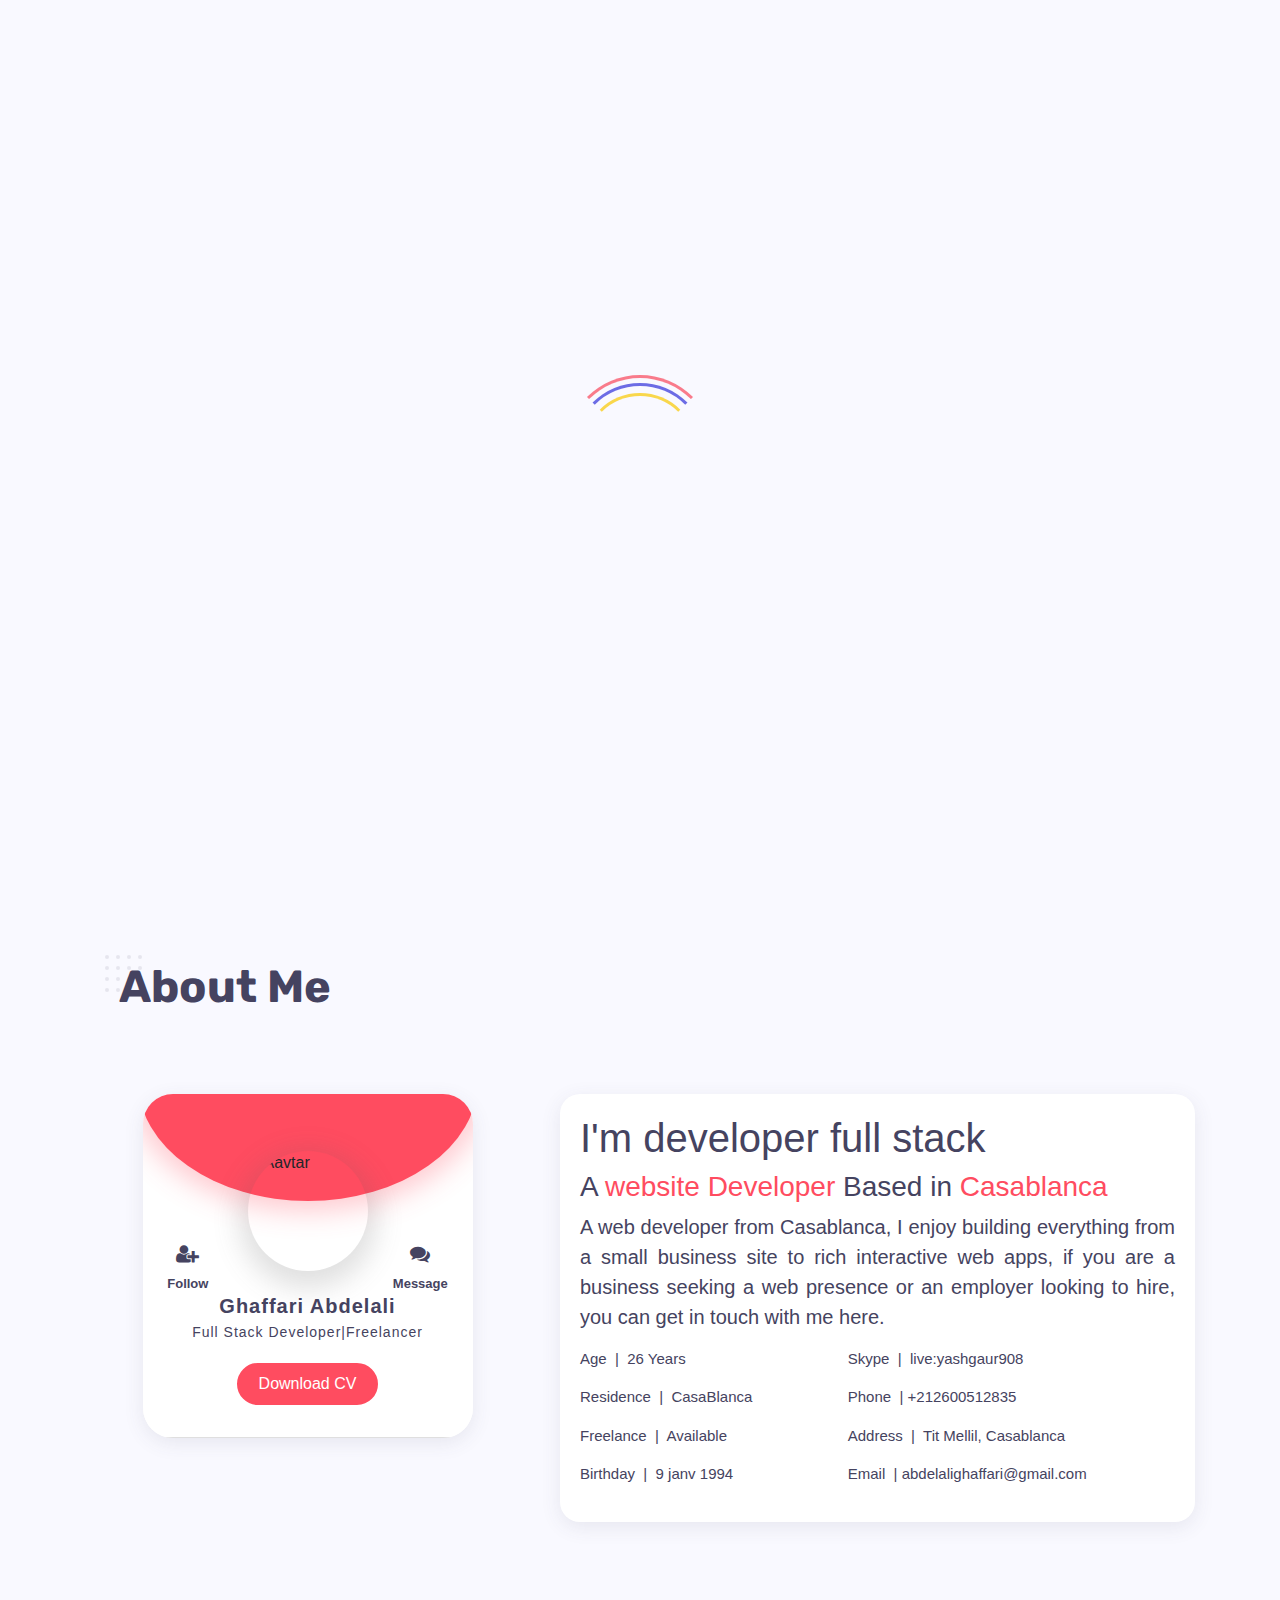
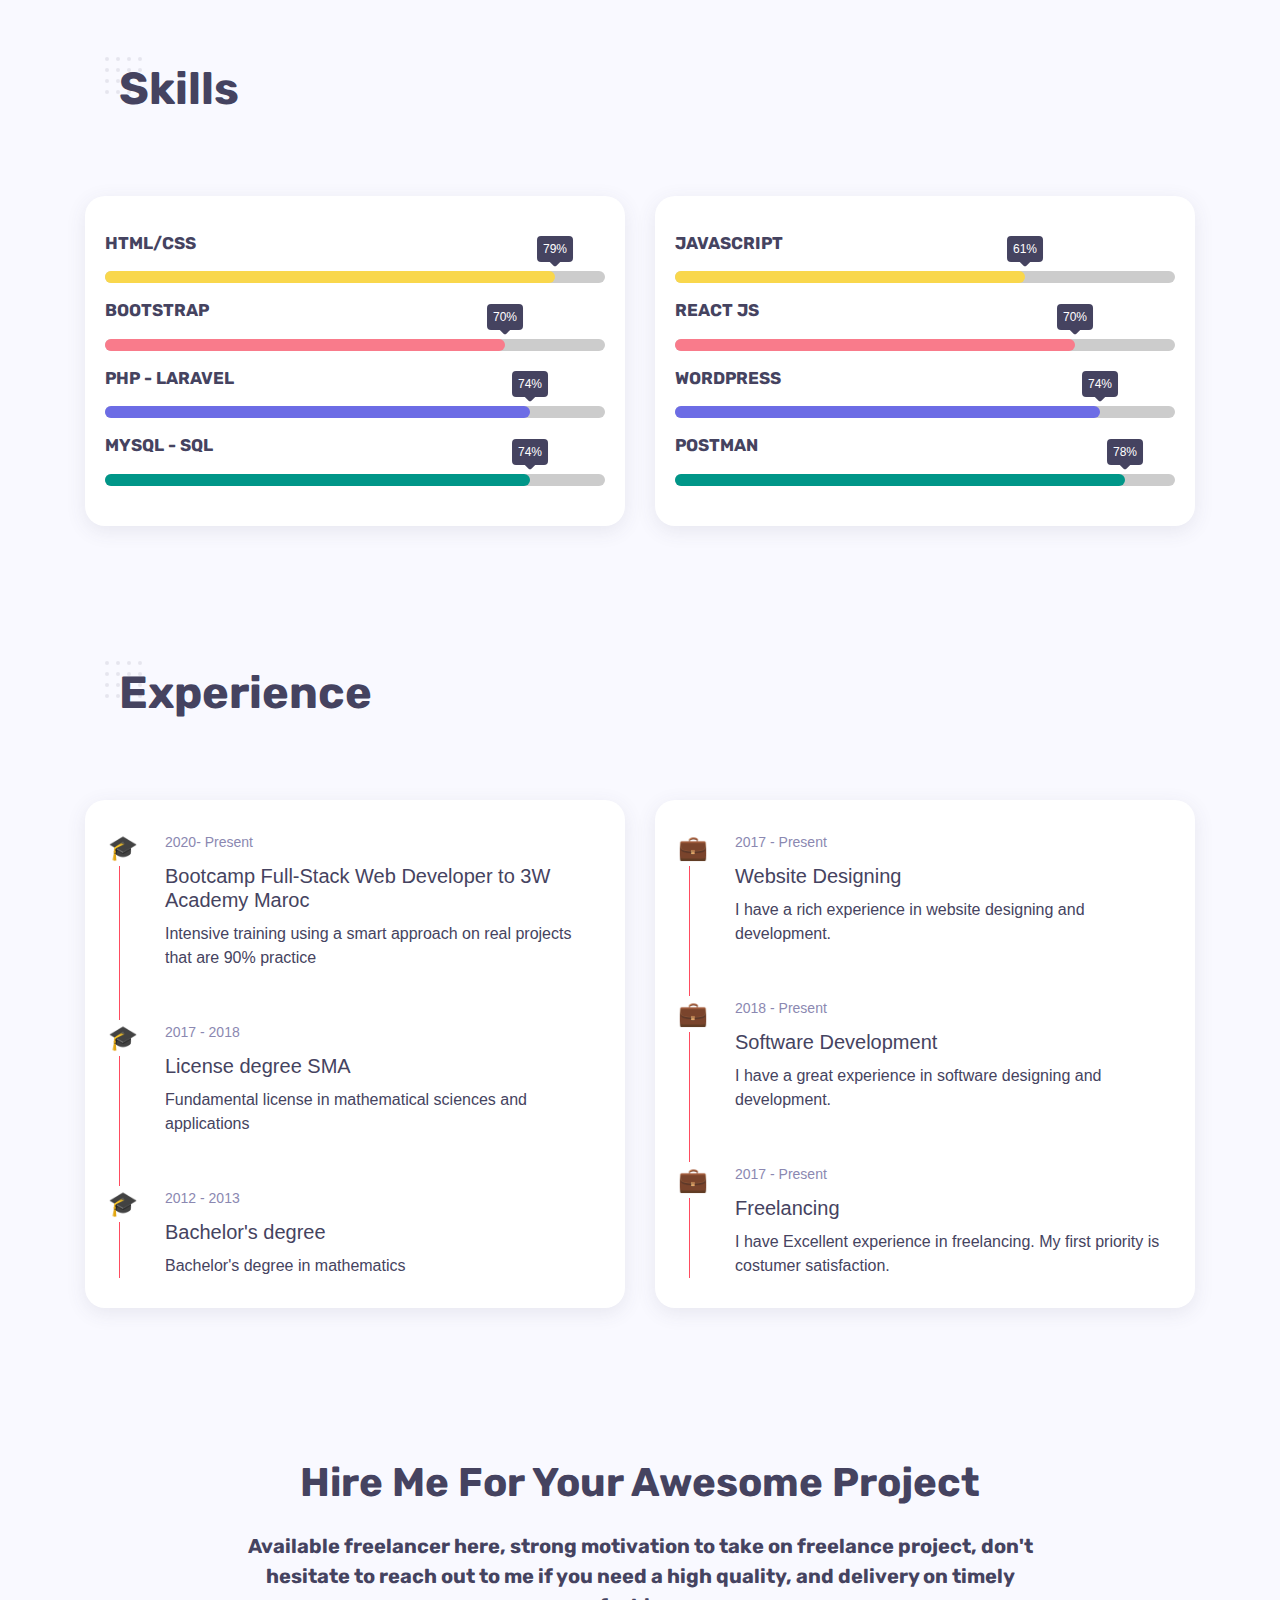
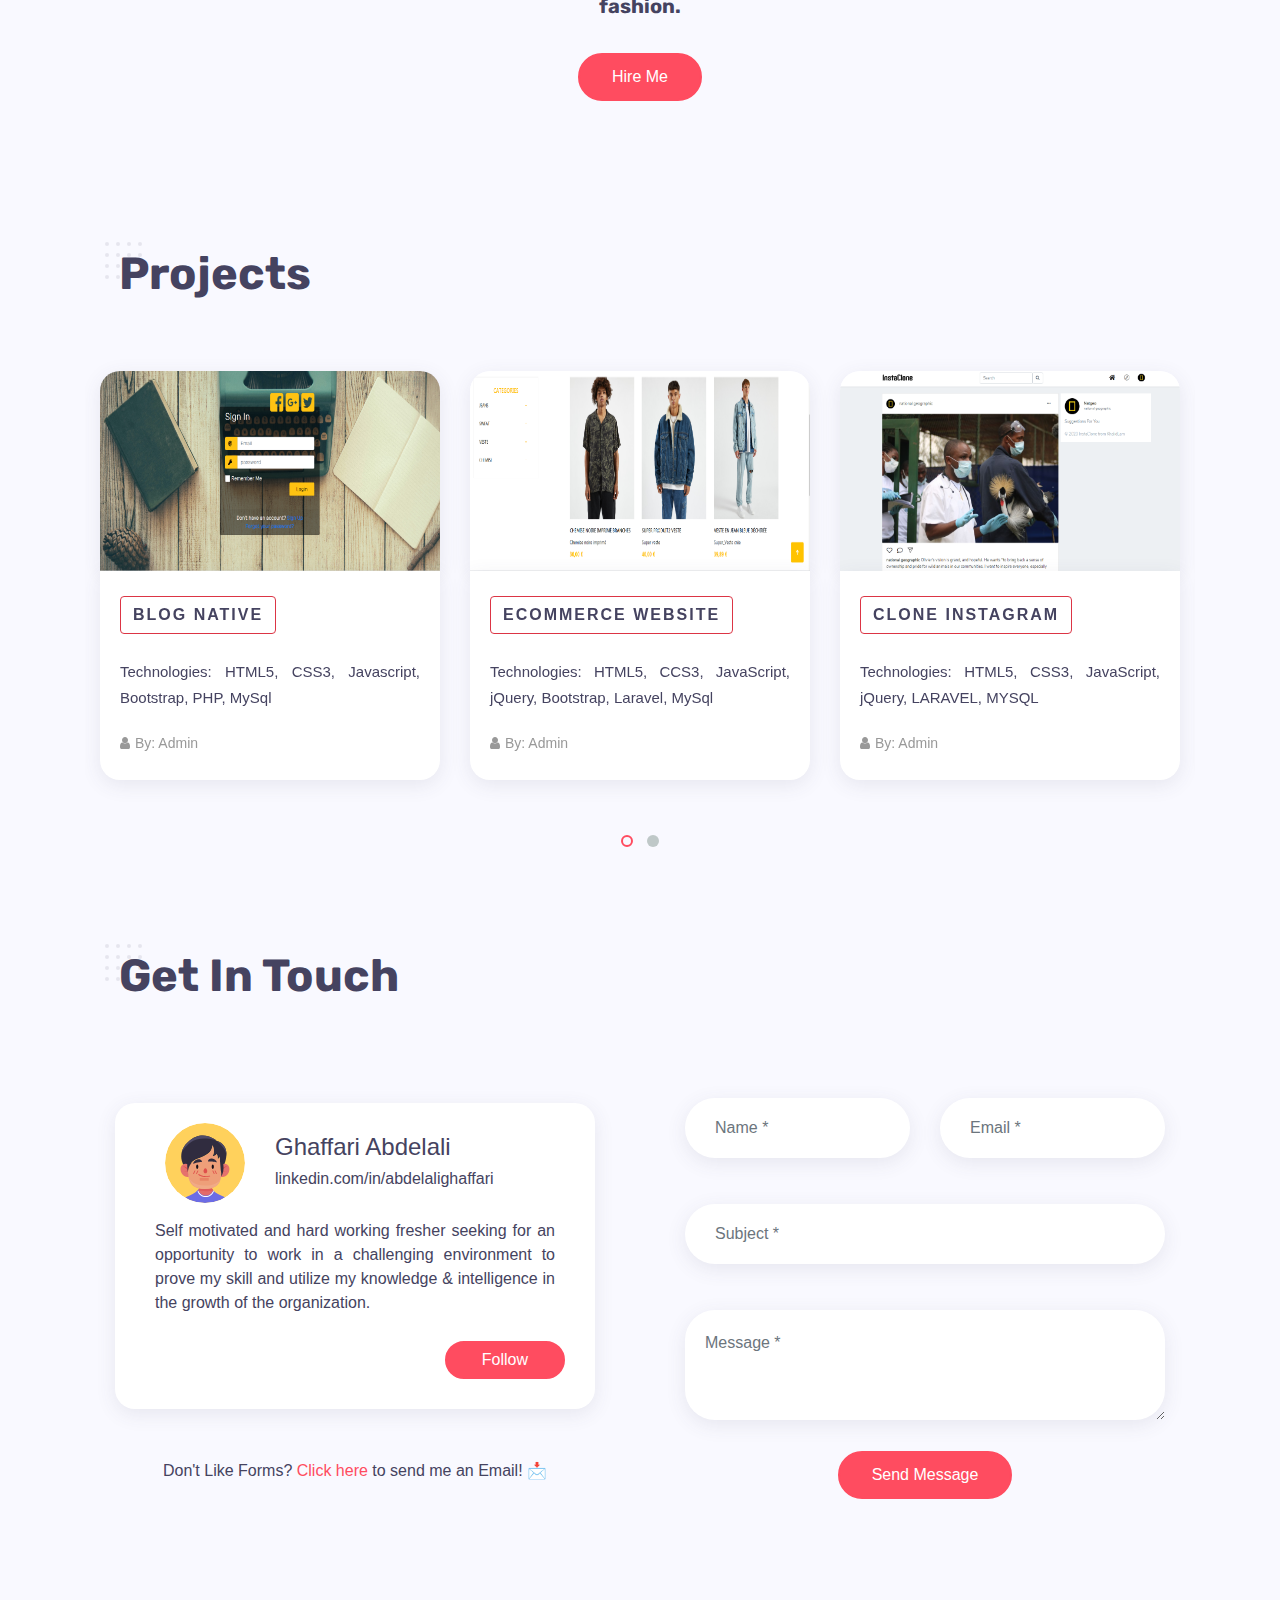
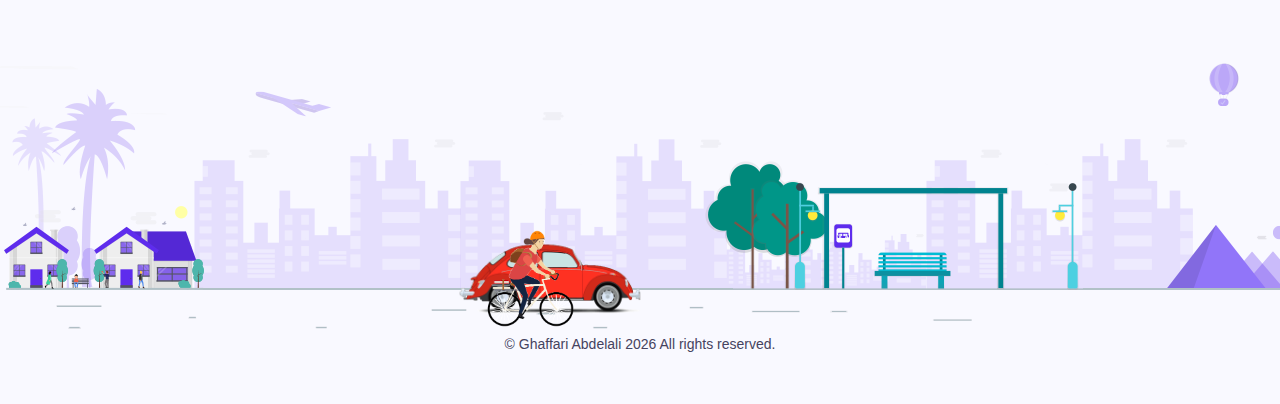
==== commit 7d00288d: "Car Rental" ====
--- a/index.html
+++ b/index.html
@@ -695,7 +695,7 @@
                                 </div>
                                 <div class="post-review">
                                     <h3 class="post-title">
-                                        <a href="#headerPopup5" id="headerVideoLink" target="_blank" class="btn btn-outline-danger popup-modal headerVideoLink">Rentel car</a></h3>
+                                        <a href="#headerPopup5" id="headerVideoLink" target="_blank" class="btn btn-outline-danger popup-modal headerVideoLink">Car Rental </a></h3>
                                         <div id="headerPopup5" class="headerPopup mfp-hide embed-responsive embed-responsive-21by9 ">
                                             <iframe class="embed-responsive-item" width="854" height="480" src="https://www.youtube.com/embed/HkKQGRvI_rA" frameborder="0" allow="autoplay; encrypted-media" allowfullscreen></iframe>
                                             </div>
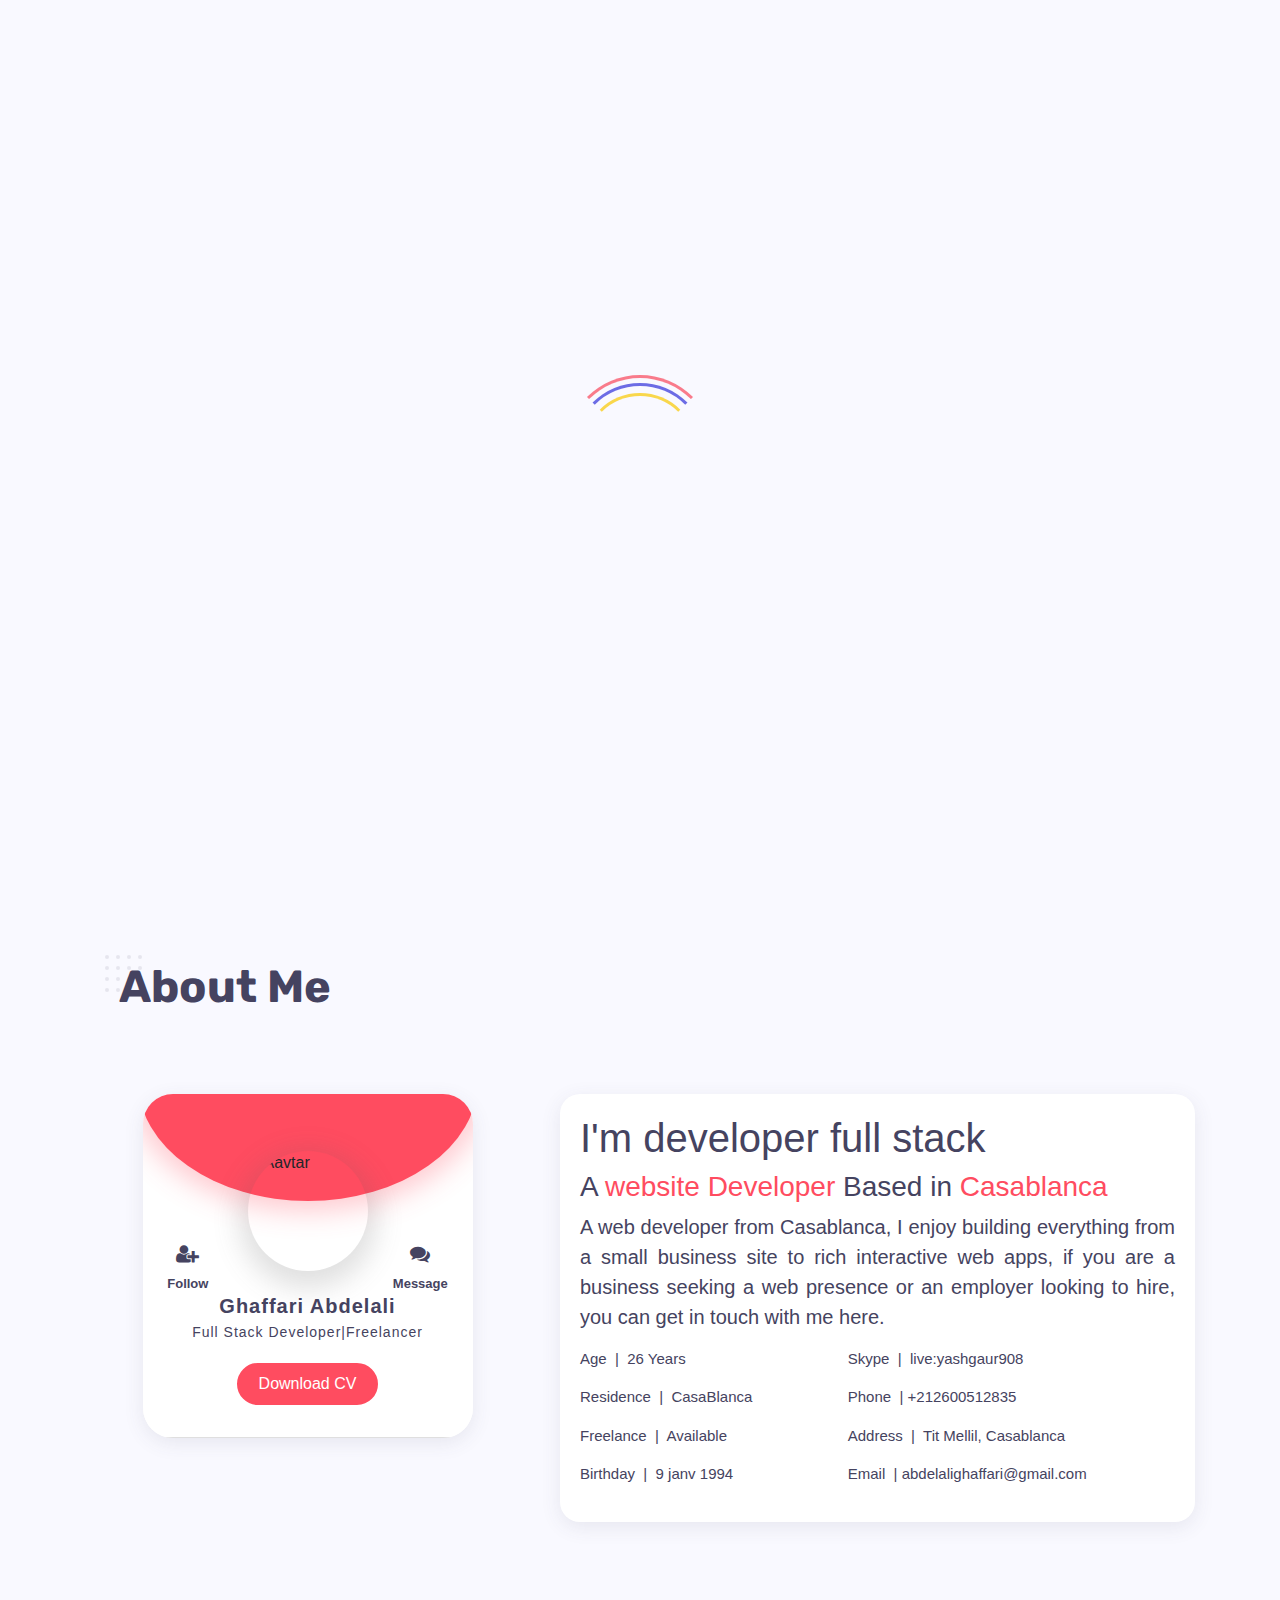
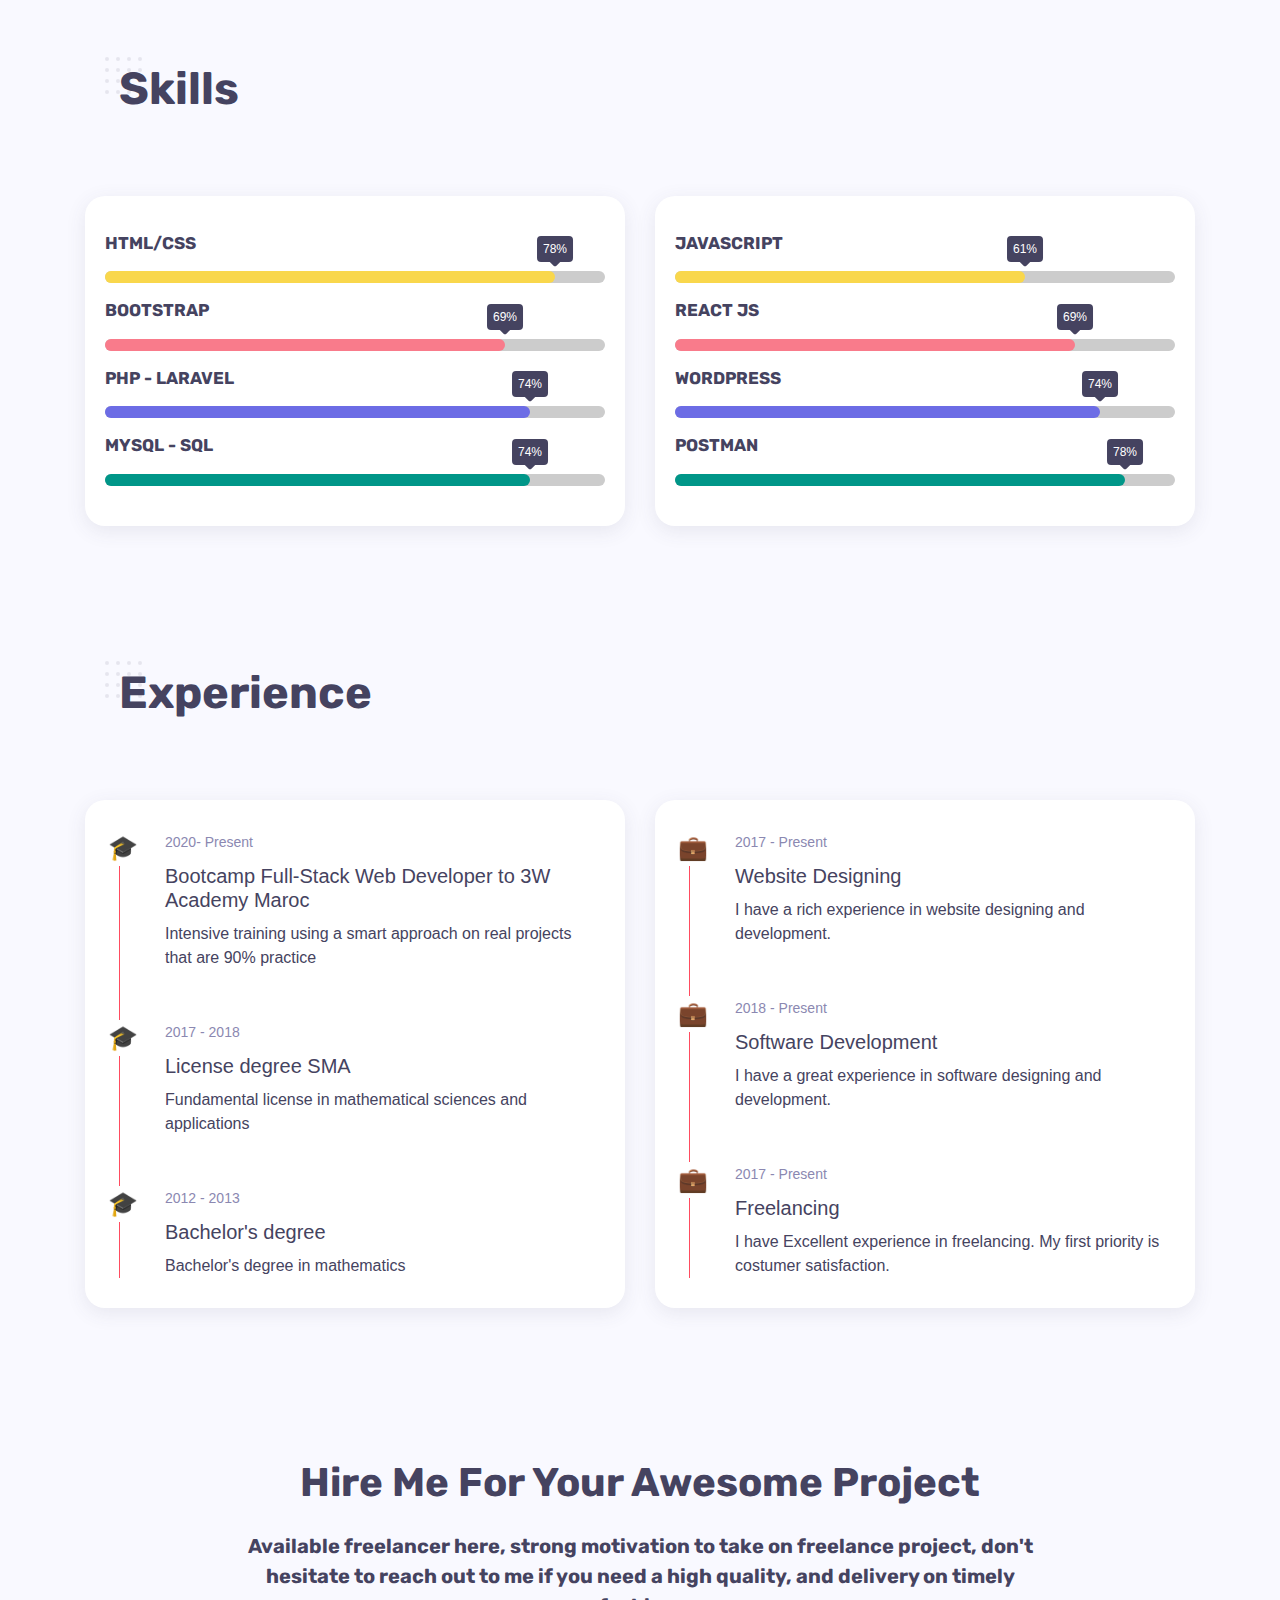
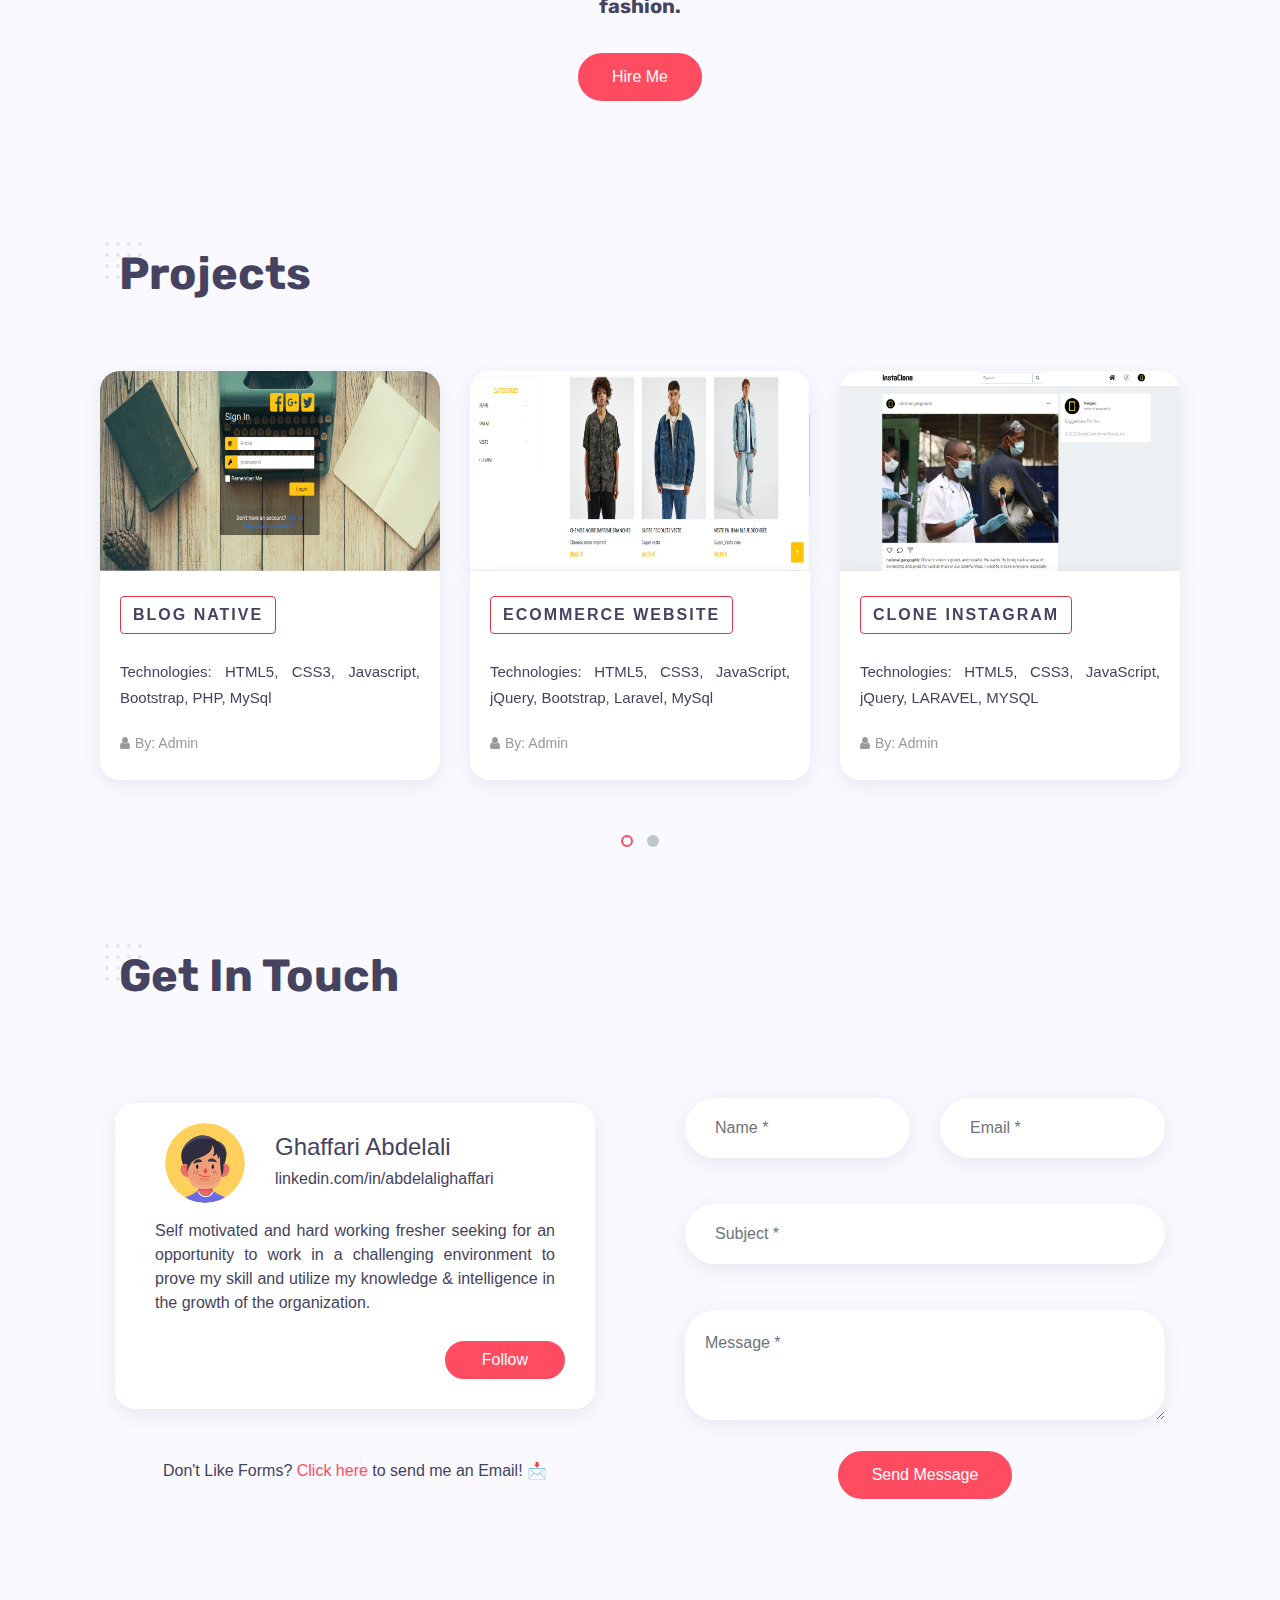
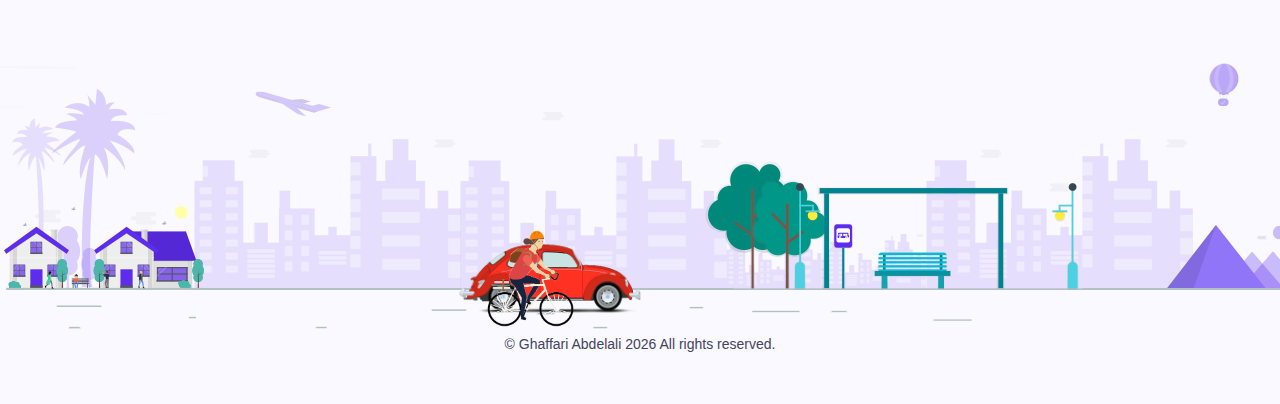
==== commit c8ab10e4: "All in one" ====
--- a/index.html
+++ b/index.html
@@ -395,7 +395,6 @@
                                     key feature of my development.</p>
                             </div>
                         </div>
-
                         <div class="col-md-4">
                            
                             <div class="service-box text-center color1">
@@ -405,7 +404,6 @@
                                     the latest features and costumer support.</p>
                             </div>
                         </div>
-
                         <div class="col-md-4">
                             
                             <div class="service-box text-center color2">
@@ -424,7 +422,6 @@
                                     like poster, flyers etc.</p>
                             </div>
                         </div>
-
                         <div class="col-md-4">
                           
                             <div class="service-box text-center color1">
@@ -434,7 +431,6 @@
                                     company or business and sell your products and services online.</p>
                             </div>
                         </div>
-
                         <div class="col-md-4">
                          
                             <div class="service-box text-center color2">
@@ -598,7 +594,7 @@
                                         <a href="#headerPopup" id="headerVideoLink" target="_blank" class="btn btn-outline-danger popup-modal headerVideoLink">Blog native</a>
                                        </h3>
                                        <div id="headerPopup" class="mfp-hide embed-responsive embed-responsive-21by9">
-                                        <iframe class="embed-responsive-item" width="854" height="480" src="https://www.youtube.com/embed/4ePGHeloK_o" frameborder="0" allow="autoplay; encrypted-media" allowfullscreen></iframe>
+                                        <iframe class="embed-responsive-item" width="854" height="480" src="https://www.youtube.com/embed/gj-_vM5SSKg" frameborder="0" allow="autoplay; encrypted-media" allowfullscreen></iframe>
                                         </div>
                                        <!-- https://www.youtube.com/watch?v=4ePGHeloK_o&t -->
                                     <p class="post-description">Technologies: HTML5, CSS3, Javascript, Bootstrap, PHP, MySql</p>
@@ -627,7 +623,7 @@
                                  <iframe class="embed-responsive-item" width="854" height="480" src="https://www.youtube.com/embed/MkmX_8PFxkI" frameborder="0" allow="autoplay; encrypted-media" allowfullscreen></iframe>
                                  </div>
                                     <p class="post-description">
-                                        Technologies: HTML5, CCS3, JavaScript, jQuery, Bootstrap, Laravel, MySql
+                                        Technologies: HTML5, CSS3, JavaScript, jQuery, Bootstrap, Laravel, MySql
                                     </p>
                                     <div class="post-bar">
                                         <span><i class="fa fa-user"></i>By: Admin</span>
@@ -700,7 +696,7 @@
                                             <iframe class="embed-responsive-item" width="854" height="480" src="https://www.youtube.com/embed/HkKQGRvI_rA" frameborder="0" allow="autoplay; encrypted-media" allowfullscreen></iframe>
                                             </div>
                                     <p class="post-description">
-                                        Technologies: Reacts Js - Laravel
+                                        Technologies: Reacts Js - Laravel 
                                     </p>
                                     <div class="post-bar">
                                         <span><i class="fa fa-user"></i>By: Admin</span>
@@ -745,7 +741,6 @@
                                     to the right direction 🔥
                                 </p>
                             </div>
-
                             <div class="testimonial-box">
                                 <div class="pic">
                                     <img src="src/images/profile/user1.svg" alt="client" />
@@ -761,7 +756,6 @@
                                     existed 👏
                                 </p>
                             </div>
-
                             <div class="testimonial-box">
                                 <div class="pic">
                                     <img src="src/images/profile/user2.svg" alt="client" />
@@ -947,6 +941,6 @@
 </body>
 
 
-<!-- Mirrored from www.yashgaur.tk/ by HTTrack Website Copier/3.x [XR&CO'2014], Mon, 31 Aug 2020 13:57:44 GMT -->
+
 
 </html>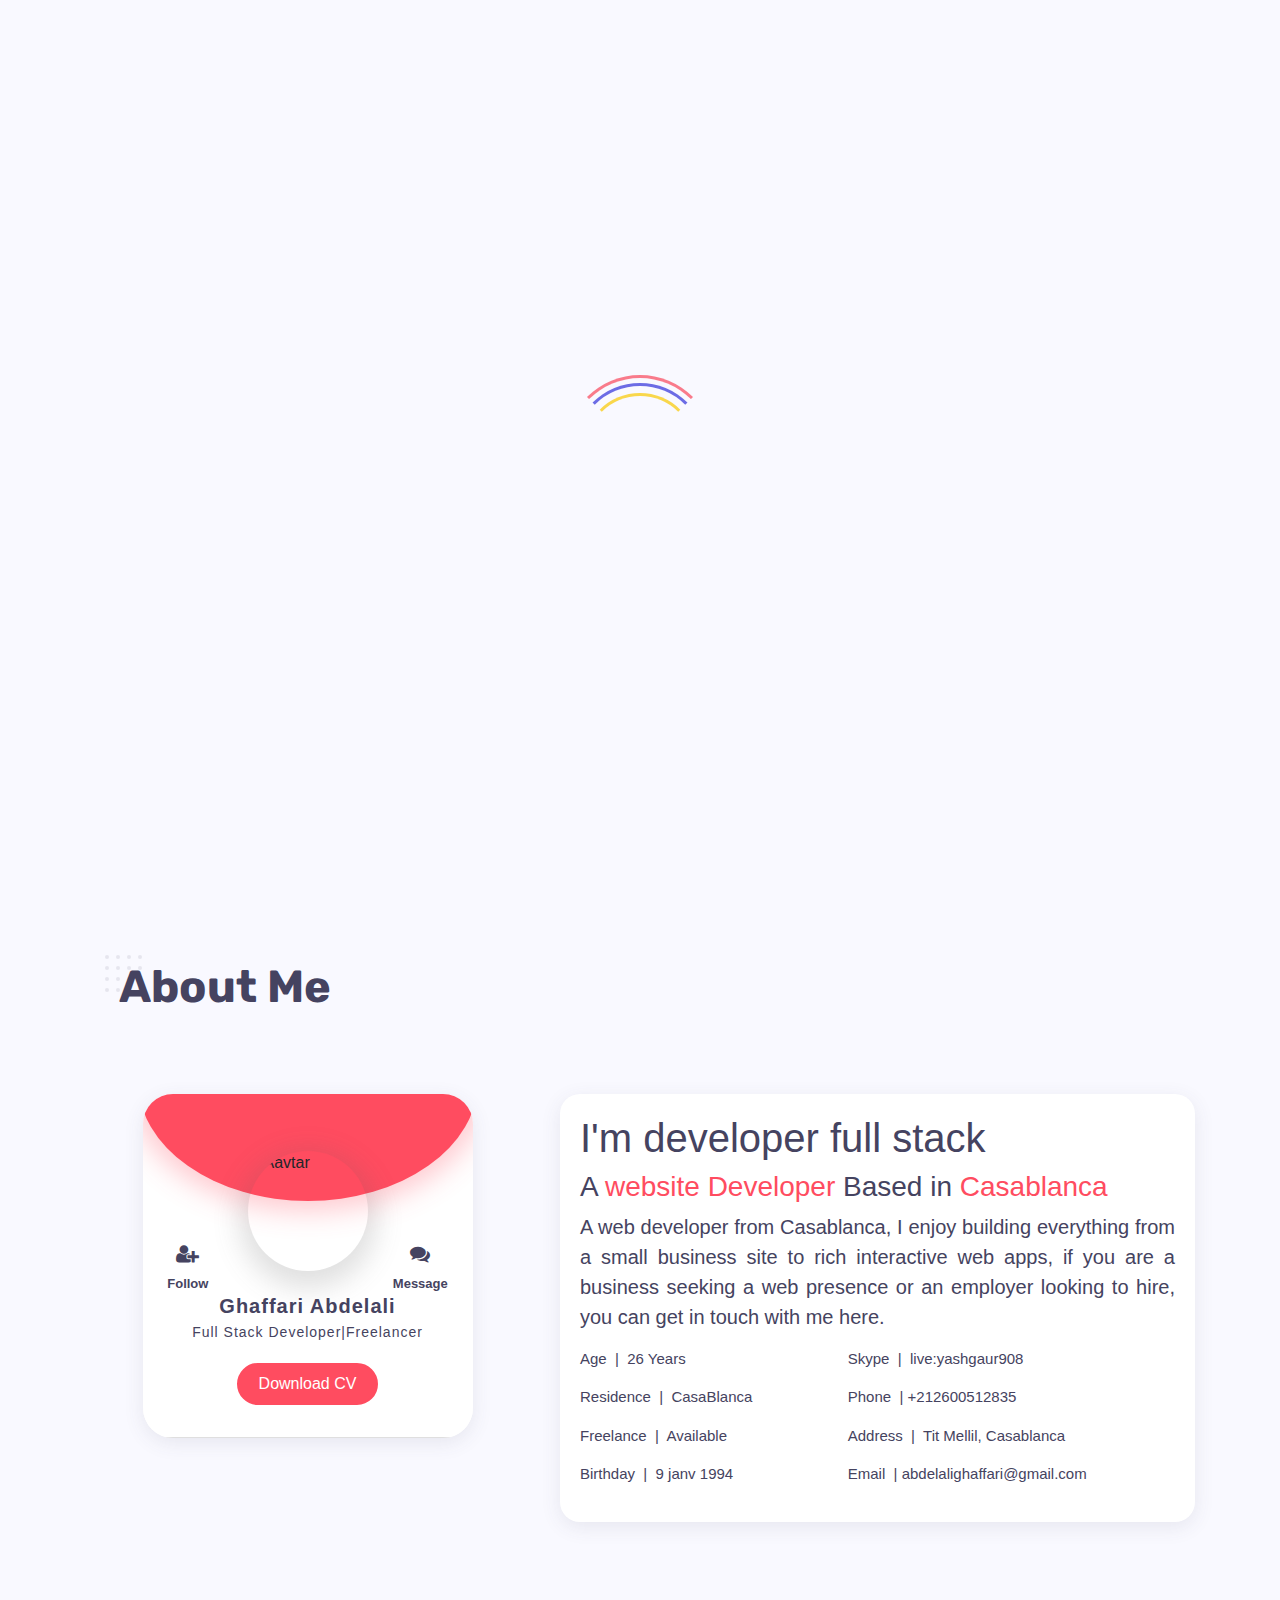
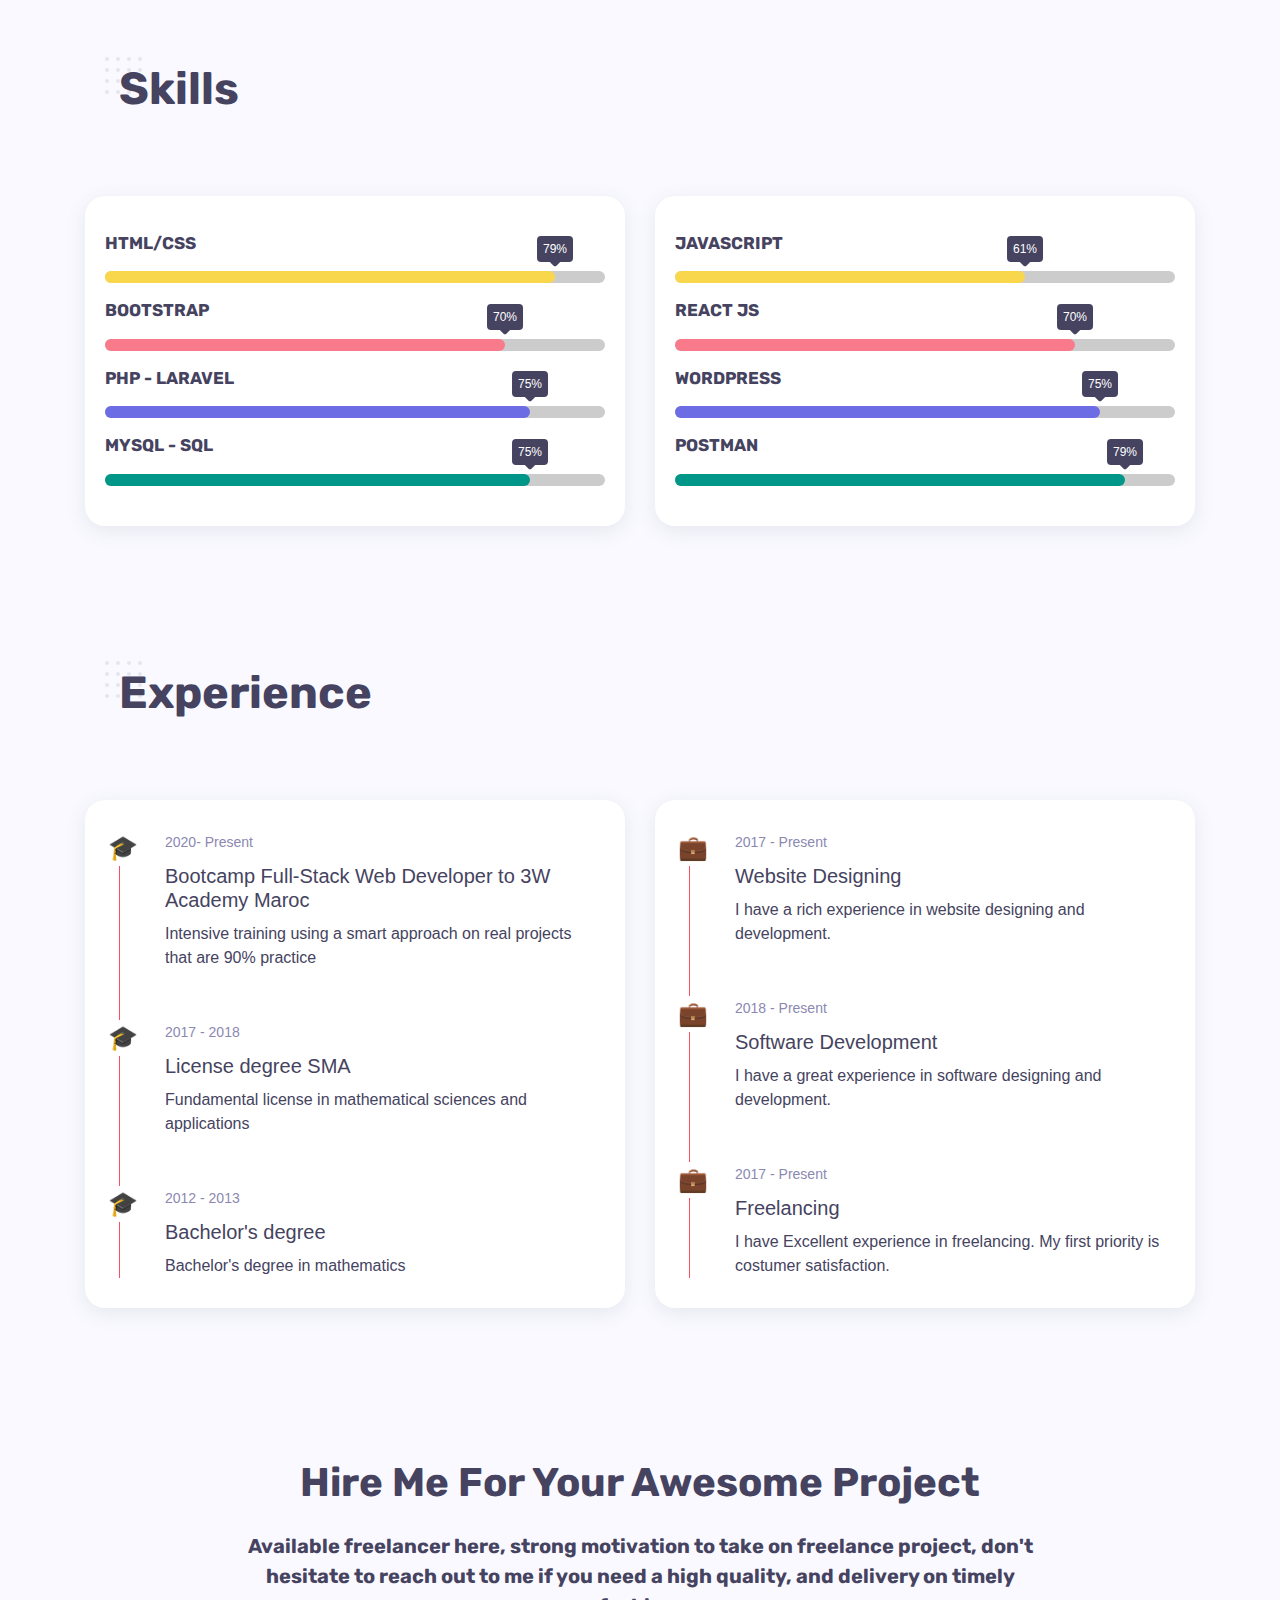
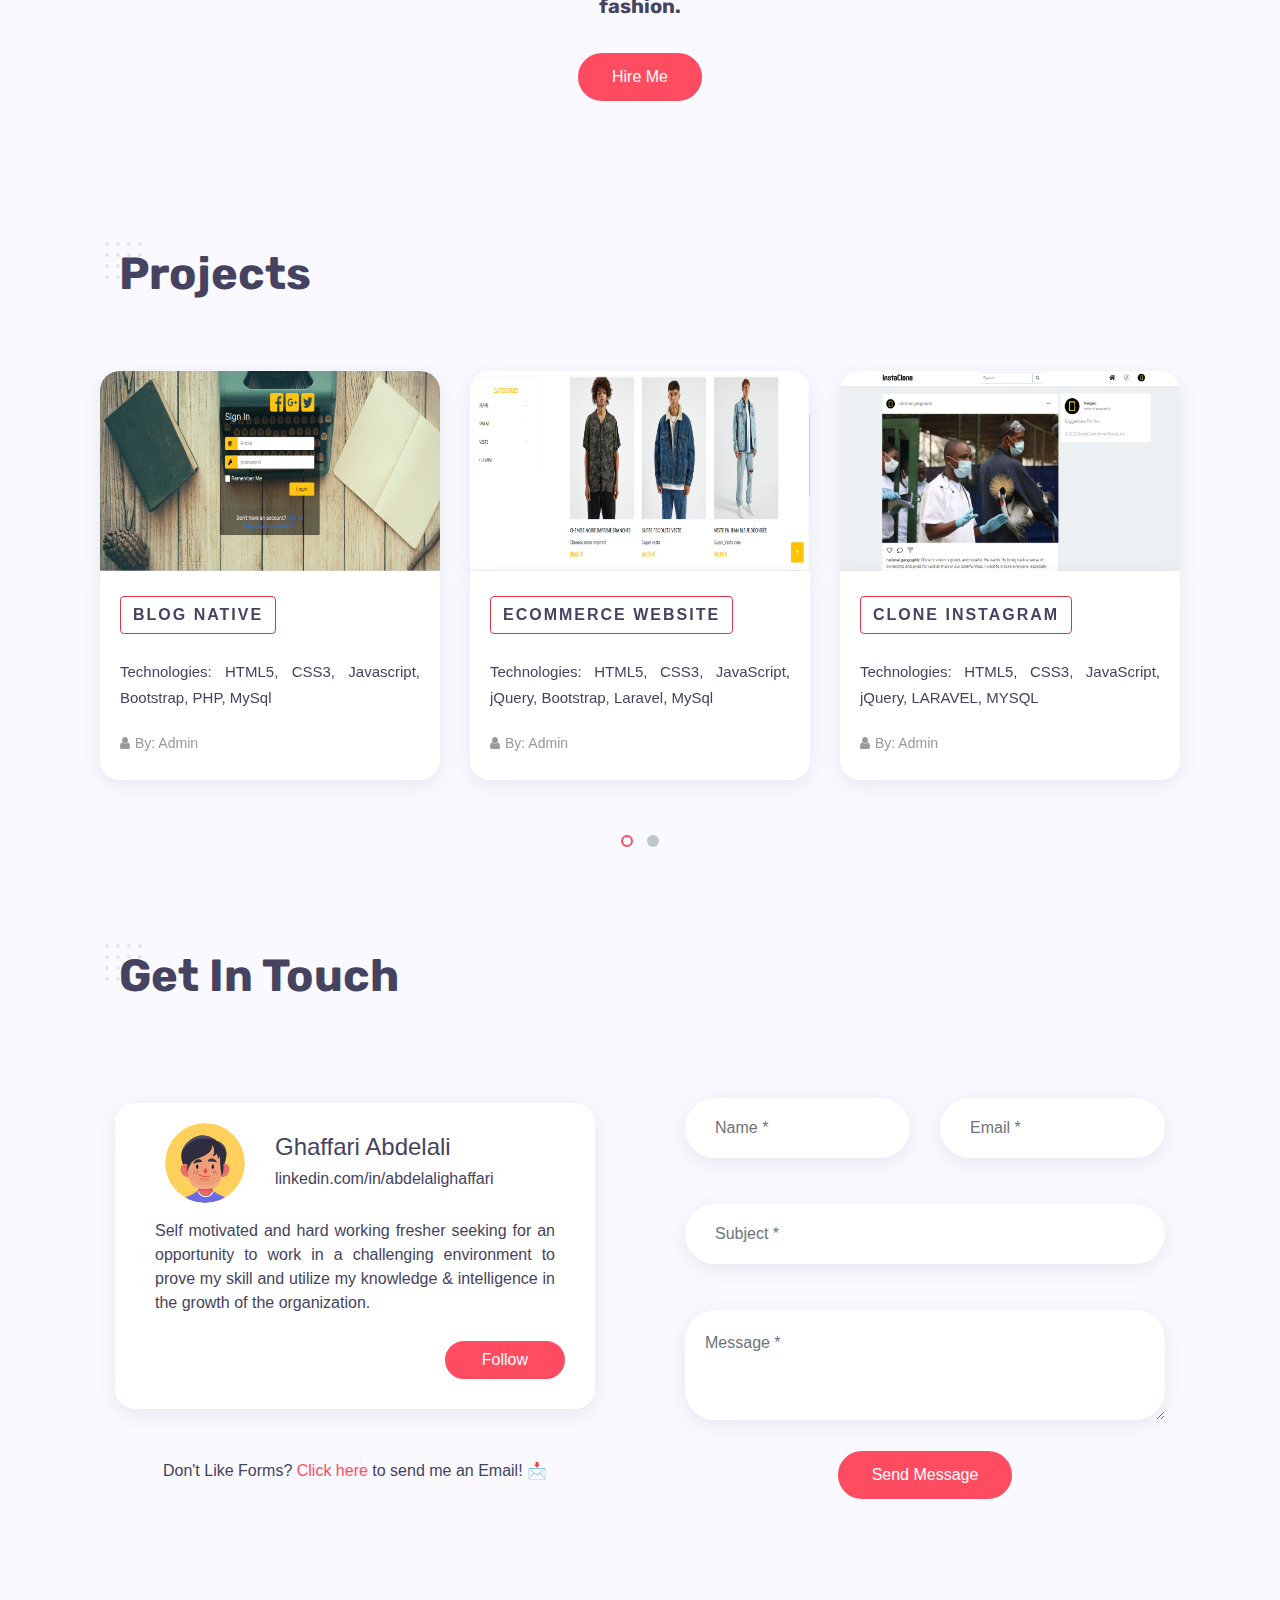
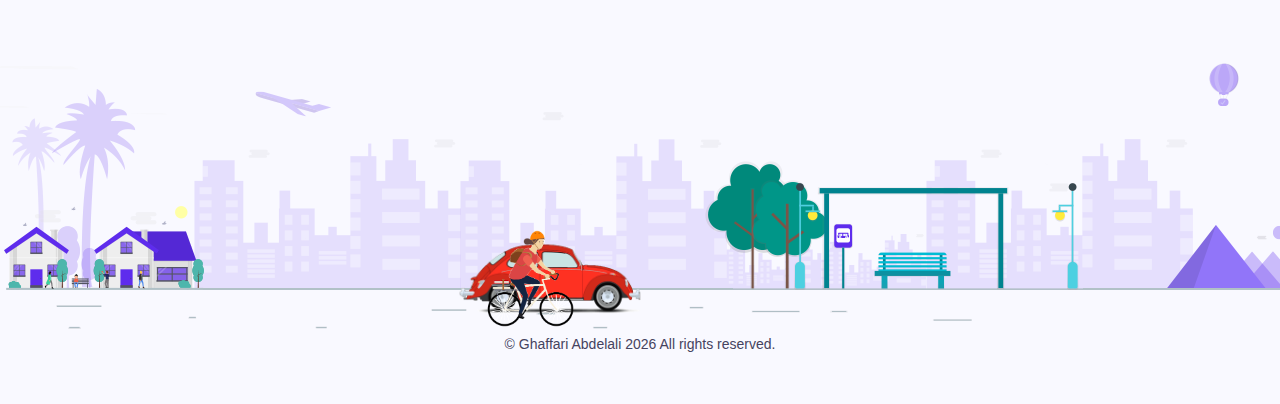
==== commit fc740426: "edit" ====
--- a/index.html
+++ b/index.html
@@ -98,7 +98,7 @@
 			<img class="img-fluid" src="images/mylogo.png"
 				style="background-attachment: fixed; width:200px; background:;">
 -->
-            <div class="logo"><a href="#home">Ghaffari Abdelali</a></div>
+            <div class="logo"><a href="#home">Ghaffari--Abdelali</a></div>
 
 
             <button class="navbar-toggler" type="button" data-toggle="collapse" data-target="#navbarSupportedContent"
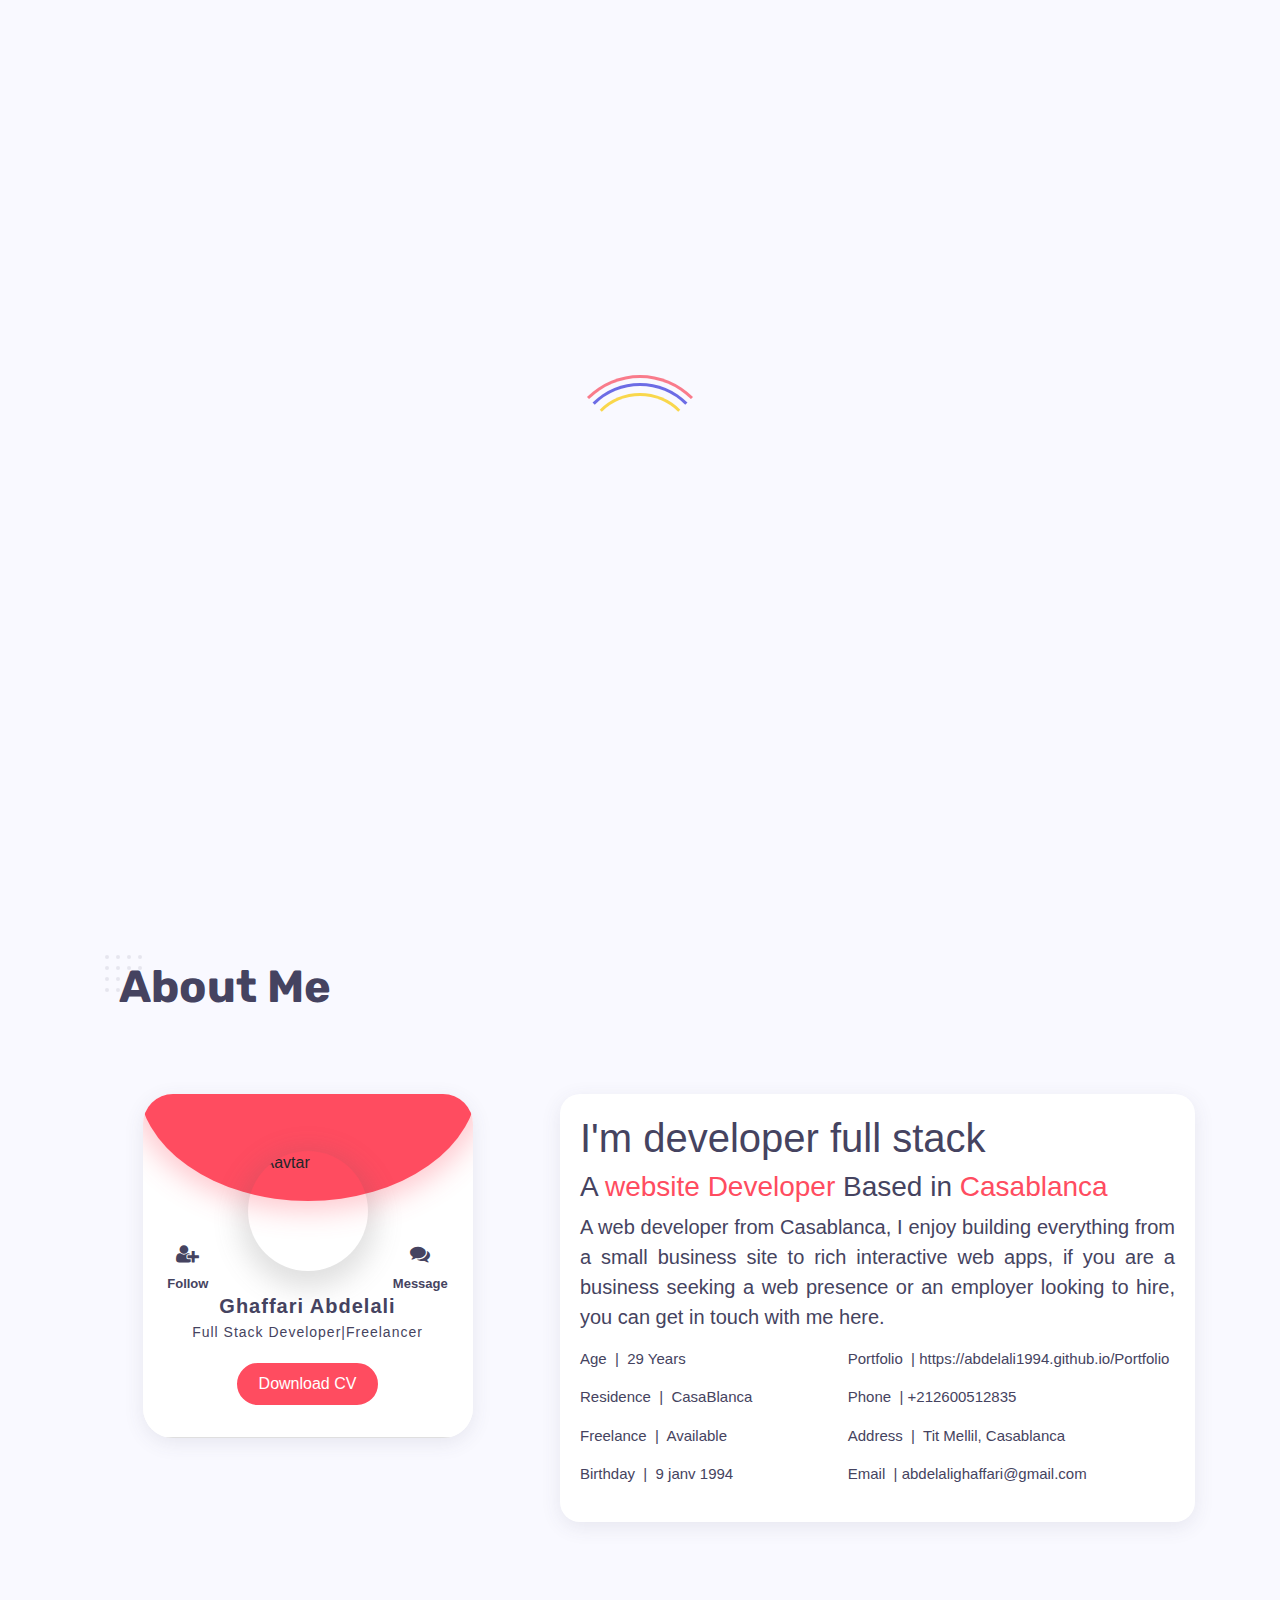
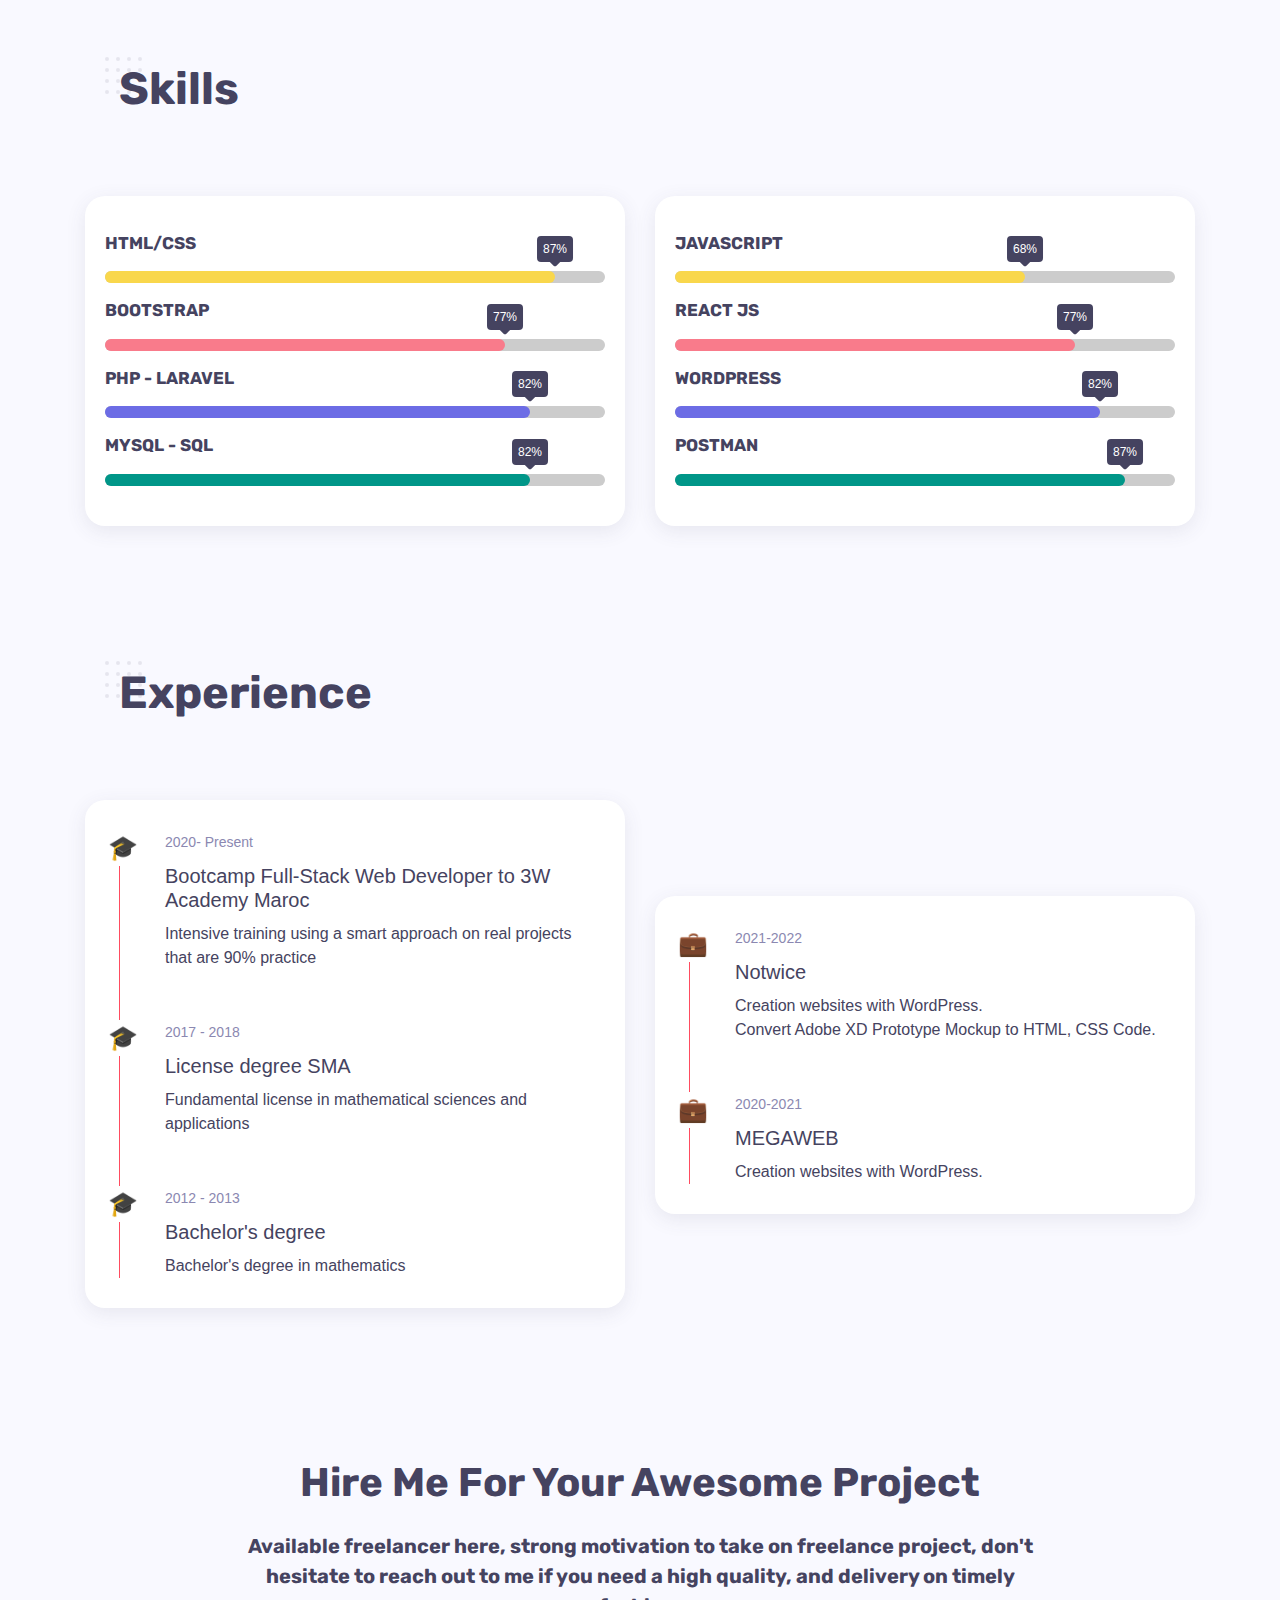
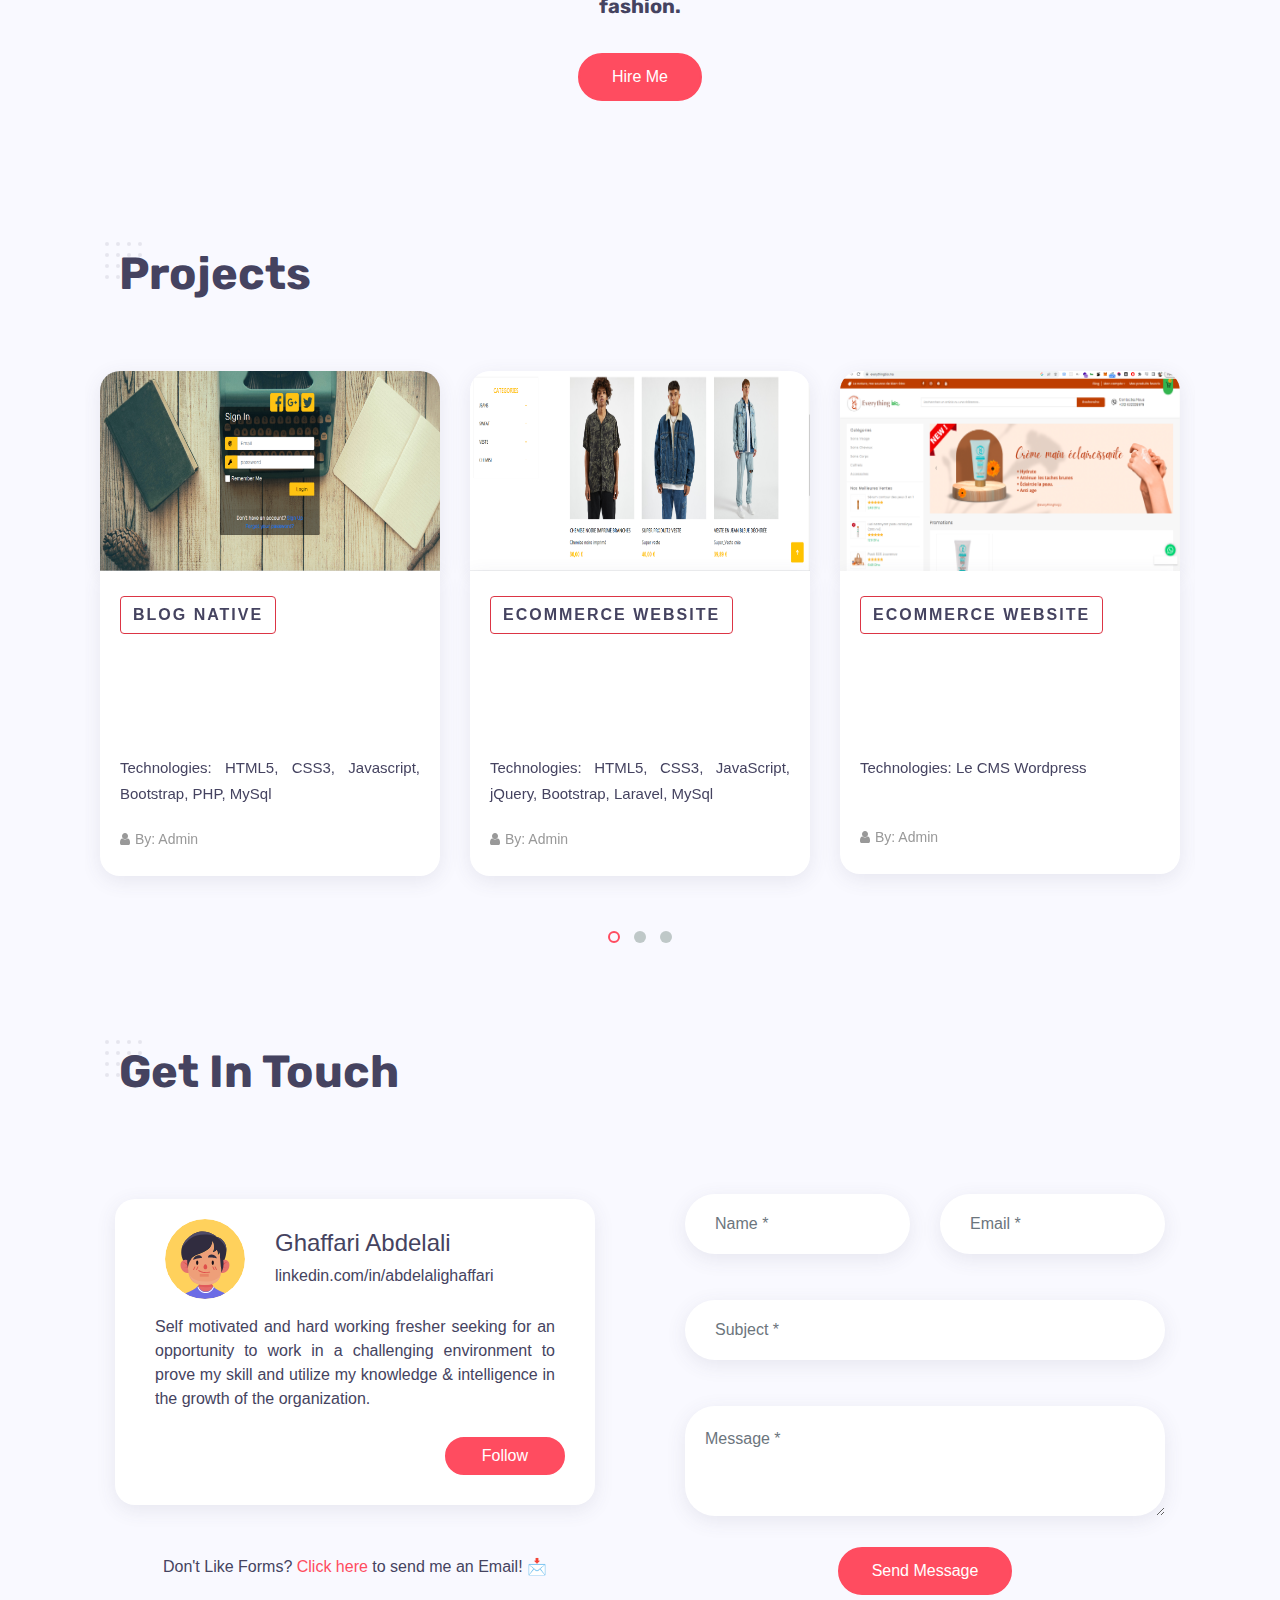
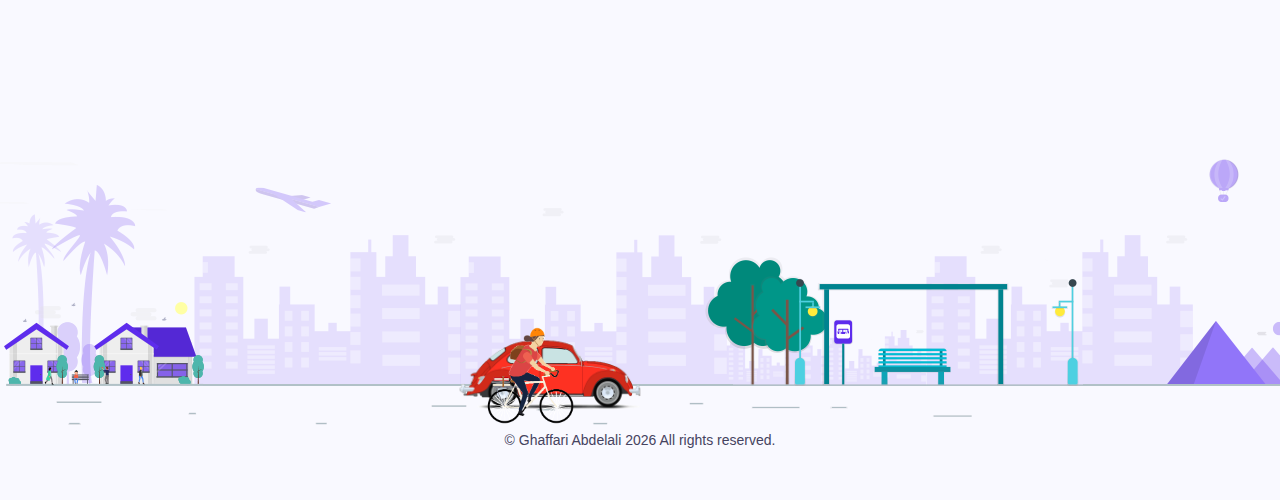
==== commit e467fd0e: "final" ====
--- a/index.html
+++ b/index.html
@@ -47,8 +47,8 @@
     <link rel="stylesheet" href="src/css/style.css">
     <link rel="stylesheet" href="src/css/responsive.css">
     <!-- Magnific Popup core CSS file -->
-    <link rel="stylesheet" href="src/css/magnific-popup.css">
-
+    <!-- <link rel="stylesheet" href="src/css/magnific-popup.css"> -->
+    <link rel="stylesheet" href="https://cdnjs.cloudflare.com/ajax/libs/magnific-popup.js/1.1.0/magnific-popup.css" integrity="sha512-WEQNv9d3+sqyHjrqUZobDhFARZDko2wpWdfcpv44lsypsSuMO0kHGd3MQ8rrsBn/Qa39VojphdU6CMkpJUmDVw==" crossorigin="anonymous" referrerpolicy="no-referrer" />
     <link rel="shortcut icon" type="image/x-icon" href="src/images/profile/user.svg">
 
 
@@ -231,7 +231,7 @@
                                     </div>
                                     <div class="card-button">
                                         <!-- <a class="button" download="cv" href="src/CV/ABDELALIGHAFFARI-CV-DéveloppeurFullStackPHPJunior.pdf">Download CV</a> -->
-                                        <a href="src/CV/ABDELALIGHAFFARI-CV-DéveloppeurFullStackPHPJunior.pdf"><button
+                                        <a href="src/CV/Ghaffari abdelali CV2.pdf"><button
                                                 class="button ">Download CV</button></a>
                                         <!-- <a class="button" href="src/CV/ABDELALIGHAFFARI-CV-DéveloppeurFullStackPHPJunior.pdf">Download CV</a> -->
                                         <!-- <button class="button" onclick="cv()">Download CV</button> -->
@@ -282,14 +282,14 @@
                                 employer looking to hire, you can get in touch with me here.</p>
                             <div class="details">
                                 <div class="about-details">
-                                    <p>Age &nbsp;| &nbsp;26 Years</p>
+                                    <p>Age &nbsp;| &nbsp;29 Years</p>
                                     <p>Residence &nbsp;| &nbsp;CasaBlanca</p>
                                     <p>Freelance &nbsp;|&nbsp; Available</p>
                                     <p>Birthday &nbsp;| &nbsp;9 janv 1994</p>
 
                                 </div>
                                 <div class="about-details1">
-                                    <p>Skype &nbsp;|&nbsp; live:yashgaur908</p>
+                                    <p>Portfolio &nbsp;|&nbsp;https://abdelali1994.github.io/Portfolio</p>
                                     <p>Phone &nbsp;|&nbsp;+212600512835</p>
                                     <p>Address &nbsp;|&nbsp; Tit Mellil, Casablanca</p>
                                     <p>Email &nbsp;|&nbsp;abdelalighaffari@gmail.com</p>
@@ -501,37 +501,42 @@
                         </div>
 
                     </div>
-
+                   
                     <div class="col-md-6">
+                        <br> <br> <br>
+                        <br>
                         <!-- timeline wrapper -->
                         <div class="timeline exp ">
                             <!-- timeline item -->
                             <div class="timeline-container wow fadeInUp">
                                 <div class="content">
-                                    <span class="time">2017 - Present</span>
-                                    <h3 class="title">Website Designing</h3>
-                                    <p>I have a rich experience in website designing and development.</p>
+                                    
+                                    <span class="time">2021-2022 </span>
+                                    <h3 class="title">Notwice</h3>
+                                    <p>Creation websites with WordPress.</p>
+                                    <p>Convert Adobe XD Prototype Mockup to HTML, CSS Code.</p>
+                                    
                                 </div>
                             </div>
 
                             <!-- timeline item -->
                             <div class="timeline-container wow fadeInUp" data-wow-delay="0.2s">
                                 <div class="content">
-                                    <span class="time">2018 - Present</span>
-                                    <h3 class="title">Software Development</h3>
-                                    <p>I have a great experience in software designing and development.</p>
+                                    <span class="time">2020-2021</span>
+                                    <h3 class="title">MEGAWEB</h3>
+                                    <p>Creation websites with WordPress.</p>
                                 </div>
                             </div>
 
                             <!-- timeline item -->
-                            <div class="timeline-container wow fadeInUp" data-wow-delay="0.4s">
+                           <!-- <div class="timeline-container wow fadeInUp" data-wow-delay="0.4s">
                                 <div class="content">
                                     <span class="time">2017 - Present</span>
                                     <h3 class="title">Freelancing</h3>
                                     <p>I have Excellent experience in freelancing. My first priority is costumer
                                         satisfaction.</p>
                                 </div>
-                            </div>
+                            </div>-->
 
                             <!-- main line -->
                             <span class="line"></span>
@@ -591,10 +596,11 @@
                                     <!-- <h3 class="post-title"><a href="">Blog native</a></h3> -->
                                    
                                     <h3 class="post-title">
-                                        <a href="#headerPopup" id="headerVideoLink" target="_blank" class="btn btn-outline-danger popup-modal headerVideoLink">Blog native</a>
+                                        <a href="https://www.youtube.com/embed/gj-_vM5SSKg" target="_blank" class=" btn btn-outline-danger popup-modal">Blog native</a></h3>
+                                        <!-- <a href="#headerPopup" id="headerVideoLink" target="_blank" class="btn btn-outline-danger popup-modal headerVideoLink">Blog native</a> -->
                                        </h3>
                                        <div id="headerPopup" class="mfp-hide embed-responsive embed-responsive-21by9">
-                                        <iframe class="embed-responsive-item" width="854" height="480" src="https://www.youtube.com/embed/gj-_vM5SSKg" frameborder="0" allow="autoplay; encrypted-media" allowfullscreen></iframe>
+                                        <!-- <iframe class="embed-responsive-item" width="854" height="480" src="https://www.youtube.com/embed/gj-_vM5SSKg" frameborder="0" allow="autoplay; encrypted-media" allowfullscreen></iframe> -->
                                         </div>
                                        <!-- https://www.youtube.com/watch?v=4ePGHeloK_o&t -->
                                     <p class="post-description">Technologies: HTML5, CSS3, Javascript, Bootstrap, PHP, MySql</p>
@@ -617,10 +623,13 @@
                                 </div>
                                 <div class="post-review">
                                     <!-- <h3 class="post-title"><a href="">ecommerce website</a></h3> -->
-                                    <h3 class="post-title"> <a href="#headerPopup2" id="headerVideoLink" target="_blank" class="headerVideoLink btn btn-outline-danger popup-modal">ecommerce website</a></h3>
+                                    <h3 class="post-title"> 
+                                        <a href="https://www.youtube.com/embed/MkmX_8PFxkI" target="_blank" class=" btn btn-outline-danger popup-modal">ecommerce website</a></h3>
+
+                                        <!-- <a href="#headerPopup2" id="headerVideoLink" target="_blank" class="headerVideoLink btn btn-outline-danger popup-modal">ecommerce website</a></h3> -->
                                 </h3>
                                 <div id="headerPopup2" class=" mfp-hide embed-responsive embed-responsive-21by9">
-                                 <iframe class="embed-responsive-item" width="854" height="480" src="https://www.youtube.com/embed/MkmX_8PFxkI" frameborder="0" allow="autoplay; encrypted-media" allowfullscreen></iframe>
+                                 <!-- <iframe class="embed-responsive-item" width="854" height="480" src="https://www.youtube.com/embed/MkmX_8PFxkI" frameborder="0" allow="autoplay; encrypted-media" allowfullscreen></iframe> -->
                                  </div>
                                     <p class="post-description">
                                         Technologies: HTML5, CSS3, JavaScript, jQuery, Bootstrap, Laravel, MySql
@@ -632,6 +641,81 @@
                                     </div>
                                 </div>
                             </div>
+
+                            <div class="post-slide">
+                                <div class="post-img">
+                                    <img src="src/images/projects/with jiji.PNG" alt="Bank Image">
+                                    <div class="category">Website</div>
+                                </div>
+                                <div class="post-review">
+                                    <!-- <h3 class="post-title"><a href="">ecommerce website</a></h3> -->
+                                    <h3 class="post-title"> 
+                                        <a href="https://www.everythingbio.ma/" target="_blank" class=" btn btn-outline-danger popup-modal">ecommerce website</a></h3>
+                                <div id="headerPopup2" class=" mfp-hide embed-responsive embed-responsive-21by9">
+                                 <!-- <iframe class="embed-responsive-item" width="854" height="480" src="https://www.youtube.com/embed/MkmX_8PFxkI" frameborder="0" allow="autoplay; encrypted-media" allowfullscreen></iframe> -->
+                                 </div>
+                                    <p class="post-description">
+                                        Technologies: Le CMS Wordpress
+                                    </p>
+                                    <div class="post-bar">
+                                      <br>
+                                    
+                                        <span><i class="fa fa-user"></i>By: Admin</span>
+                                        <!-- <span class="comments"><i class="fa fa-comments"></i> <a
+                                                href="coming_soon/index.html">Read More</a></span> -->
+                                    </div>
+                                </div>
+                            </div>
+
+                            <div class="post-slide">
+                                <div class="post-img">
+                                    <img src="src/images/projects/para.PNG" alt="Bank Image">
+                                    <div class="category">Website</div>
+                                </div>
+                                <div class="post-review">
+                                    <!-- <h3 class="post-title"><a href="">ecommerce website</a></h3> -->
+                                    <h3 class="post-title"> <a href="https://bhspace.net/" target="_blank" class=" btn btn-outline-danger popup-modal">ecommerce website</a></h3>
+                                </h3>
+                                <div id="headerPopup2" class=" mfp-hide embed-responsive embed-responsive-21by9">
+                                 <!-- <iframe class="embed-responsive-item" width="854" height="480" src="https://www.youtube.com/embed/MkmX_8PFxkI" frameborder="0" allow="autoplay; encrypted-media" allowfullscreen></iframe> -->
+                                 </div>
+                                    <p class="post-description">
+                                        Technologies: Le CMS Wordpress
+                                    </p>
+                                    <div class="post-bar">
+                                      <br>
+                                    
+                                        <span><i class="fa fa-user"></i>By: Admin</span>
+                                        <!-- <span class="comments"><i class="fa fa-comments"></i> <a
+                                                href="coming_soon/index.html">Read More</a></span> -->
+                                    </div>
+                                </div>
+                            </div>
+
+                            <div class="post-slide">
+                                <div class="post-img">
+                                    <img src="src/images/projects/phone.PNG" alt="Bank Image">
+                                    <div class="category">Website</div>
+                                </div>
+                                <div class="post-review">
+                                    <!-- <h3 class="post-title"><a href="">ecommerce website</a></h3> -->
+                                    <h3 class="post-title"> <a href="https://jojophone.ma/" target="_blank" class=" btn btn-outline-danger popup-modal">ecommerce website</a></h3>
+                                </h3>
+                                <div id="headerPopup2" class=" mfp-hide embed-responsive embed-responsive-21by9">
+                                 <!-- <iframe class="embed-responsive-item" width="854" height="480" src="https://www.youtube.com/embed/MkmX_8PFxkI" frameborder="0" allow="autoplay; encrypted-media" allowfullscreen></iframe> -->
+                                 </div>
+                                    <p class="post-description">
+                                        Technologies: Le CMS Wordpress
+                                    </p>
+                                    <div class="post-bar">
+                                      <br>
+                                    
+                                        <span><i class="fa fa-user"></i>By: Admin</span>
+                                        <!-- <span class="comments"><i class="fa fa-comments"></i> <a
+                                                href="coming_soon/index.html">Read More</a></span> -->
+                                    </div>
+                                </div>
+                            </div>
                             <div class="post-slide">
                                 <div class="post-img">
                                     <img src="src/images/projects/insta.png" alt="voice Assistant Image">
@@ -641,10 +725,11 @@
                                     
                                     <!-- <h3 class="post-title"><a href="">clone instagram</a></h3> -->
                                     <h3 class="post-title">
-                                        <a href="#headerPopup3" id="headerVideoLink" target="_blank" class="btn btn-outline-danger popup-modal headerVideoLink">clone instagram</a>
+                                        <a href="https://www.youtube.com/embed/MF0sHQYUliA" target="_blank" class=" btn btn-outline-danger popup-modal">clone instagram</a></h3>
+                                        <!-- <a href="#headerPopup3" id="headerVideoLink" target="_blank" class="btn btn-outline-danger popup-modal headerVideoLink">clone instagram</a> -->
                                        </h3>
                                        <div id="headerPopup3" class="headerPopup mfp-hide embed-responsive embed-responsive-21by9">
-                                        <iframe class="embed-responsive-item" width="854" height="480" src="https://www.youtube.com/embed/MF0sHQYUliA" frameborder="0" allow="autoplay; encrypted-media" allowfullscreen></iframe>
+                                        <!-- <iframe class="embed-responsive-item" width="854" height="480" src="https://www.youtube.com/embed/MF0sHQYUliA" frameborder="0" allow="autoplay; encrypted-media" allowfullscreen></iframe> -->
                                         </div>
                                     <p class="post-description">
                                         Technologies:  HTML5, CSS3, JavaScript, jQuery, LARAVEL, MYSQL
@@ -669,10 +754,12 @@
                                 <div class="post-review">
                                     <!-- <h3 class="post-title"><a href="https://abdelali1994.github.io/CubeMail/">Cubemail</a></h3> -->
                                     <h3 class="post-title">
-                                        <a href="#headerPopup4" id="headerVideoLink" target="_blank" class="btn btn-outline-danger popup-modal headerVideoLink">Cubemail</a>
+                                        <a href="https://www.youtube.com/embed/7uYMUZjQ5L4" target="_blank" class=" btn btn-outline-danger popup-modal">Cubemail</a></h3>
+
+                                        <!-- <a href="#headerPopup4" id="headerVideoLink" target="_blank" class="btn btn-outline-danger popup-modal headerVideoLink">Cubemail</a> -->
                                        </h3>
                                        <div id="headerPopup4" class="headerPopup mfp-hide embed-responsive embed-responsive-21by9">
-                                        <iframe class="embed-responsive-item" width="854" height="480" src="https://www.youtube.com/embed/7uYMUZjQ5L4" frameborder="0" allow="autoplay; encrypted-media" allowfullscreen></iframe>
+                                        <!-- <iframe class="embed-responsive-item" width="854" height="480" src="https://www.youtube.com/embed/7uYMUZjQ5L4" frameborder="0" allow="autoplay; encrypted-media" allowfullscreen></iframe> -->
                                         </div>
                                     <p class="post-description">
                                         Technologies: JavaScript, jQuery, React Js, Chakra ui
@@ -691,14 +778,17 @@
                                 </div>
                                 <div class="post-review">
                                     <h3 class="post-title">
-                                        <a href="#headerPopup5" id="headerVideoLink" target="_blank" class="btn btn-outline-danger popup-modal headerVideoLink">Car Rental </a></h3>
+                                        <a href="https://www.youtube.com/embed/HkKQGRvI_rA" target="_blank" class=" btn btn-outline-danger popup-modal">Car Rental</a></h3>
+
+                                        <!-- <a href="#headerPopup5" id="headerVideoLink" target="_blank" class="btn btn-outline-danger popup-modal headerVideoLink">Car Rental </a></h3> -->
                                         <div id="headerPopup5" class="headerPopup mfp-hide embed-responsive embed-responsive-21by9 ">
-                                            <iframe class="embed-responsive-item" width="854" height="480" src="https://www.youtube.com/embed/HkKQGRvI_rA" frameborder="0" allow="autoplay; encrypted-media" allowfullscreen></iframe>
+                                            <!-- <iframe class="embed-responsive-item" width="854" height="480" src="https://www.youtube.com/embed/HkKQGRvI_rA" frameborder="0" allow="autoplay; encrypted-media" allowfullscreen></iframe> -->
                                             </div>
                                     <p class="post-description">
                                         Technologies: Reacts Js - Laravel 
                                     </p>
                                     <div class="post-bar">
+                                        <br>
                                         <span><i class="fa fa-user"></i>By: Admin</span>
                                         <!-- <span class="comments"><i class="fa fa-comments"></i> <a
                                                 href="coming_soon/index.html">Read More</a></span> -->
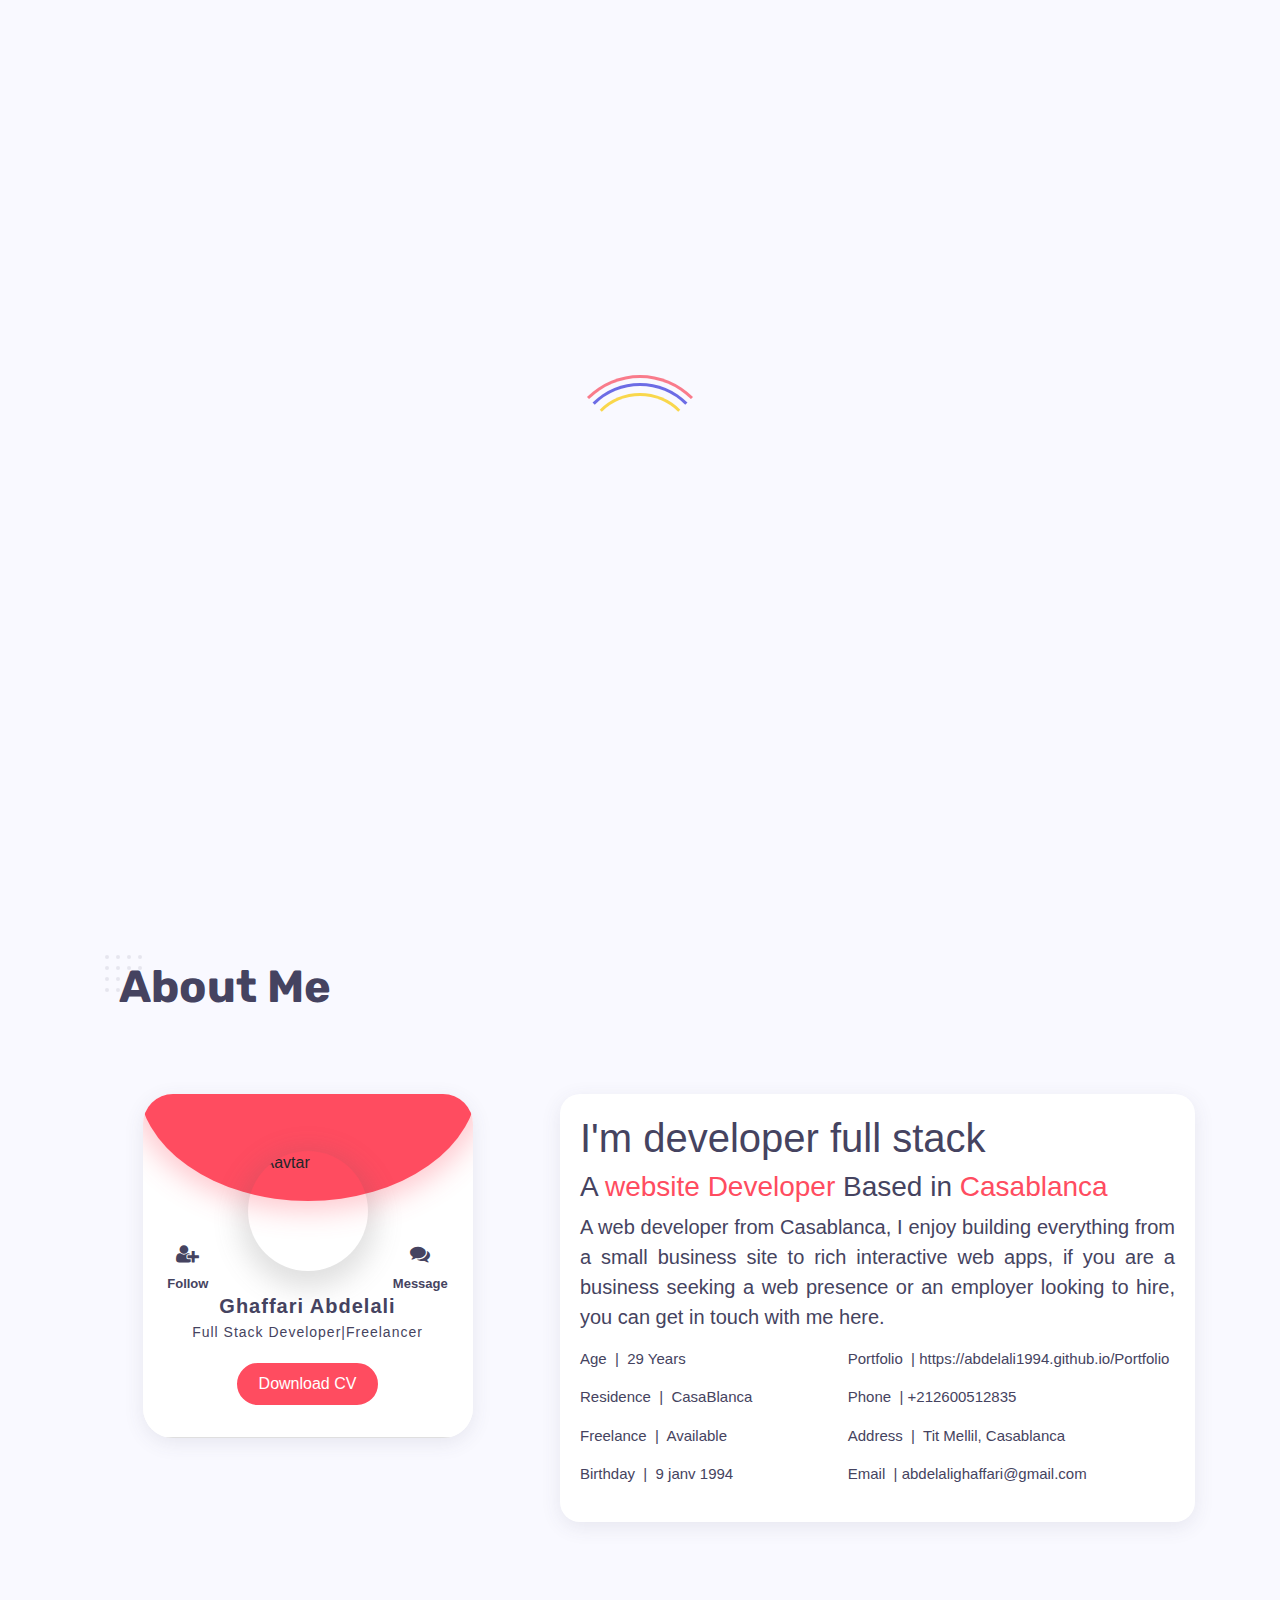
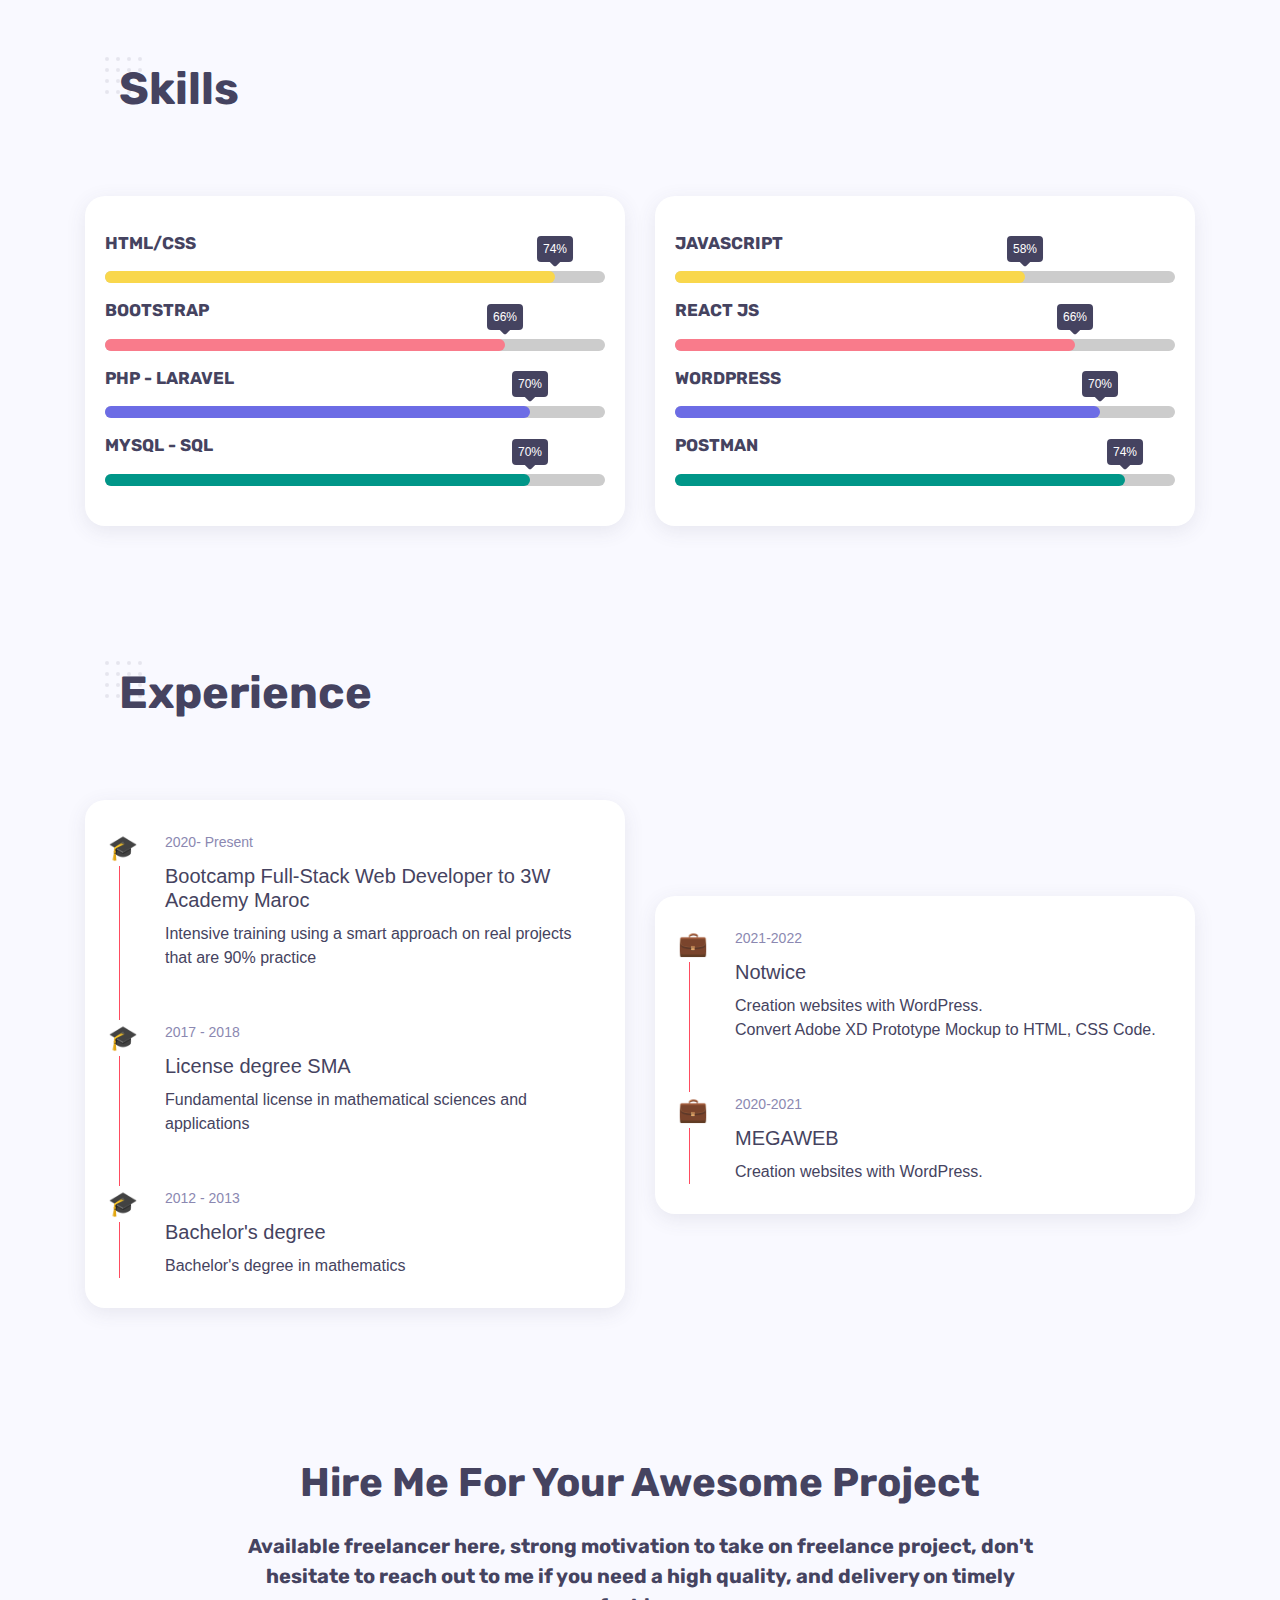
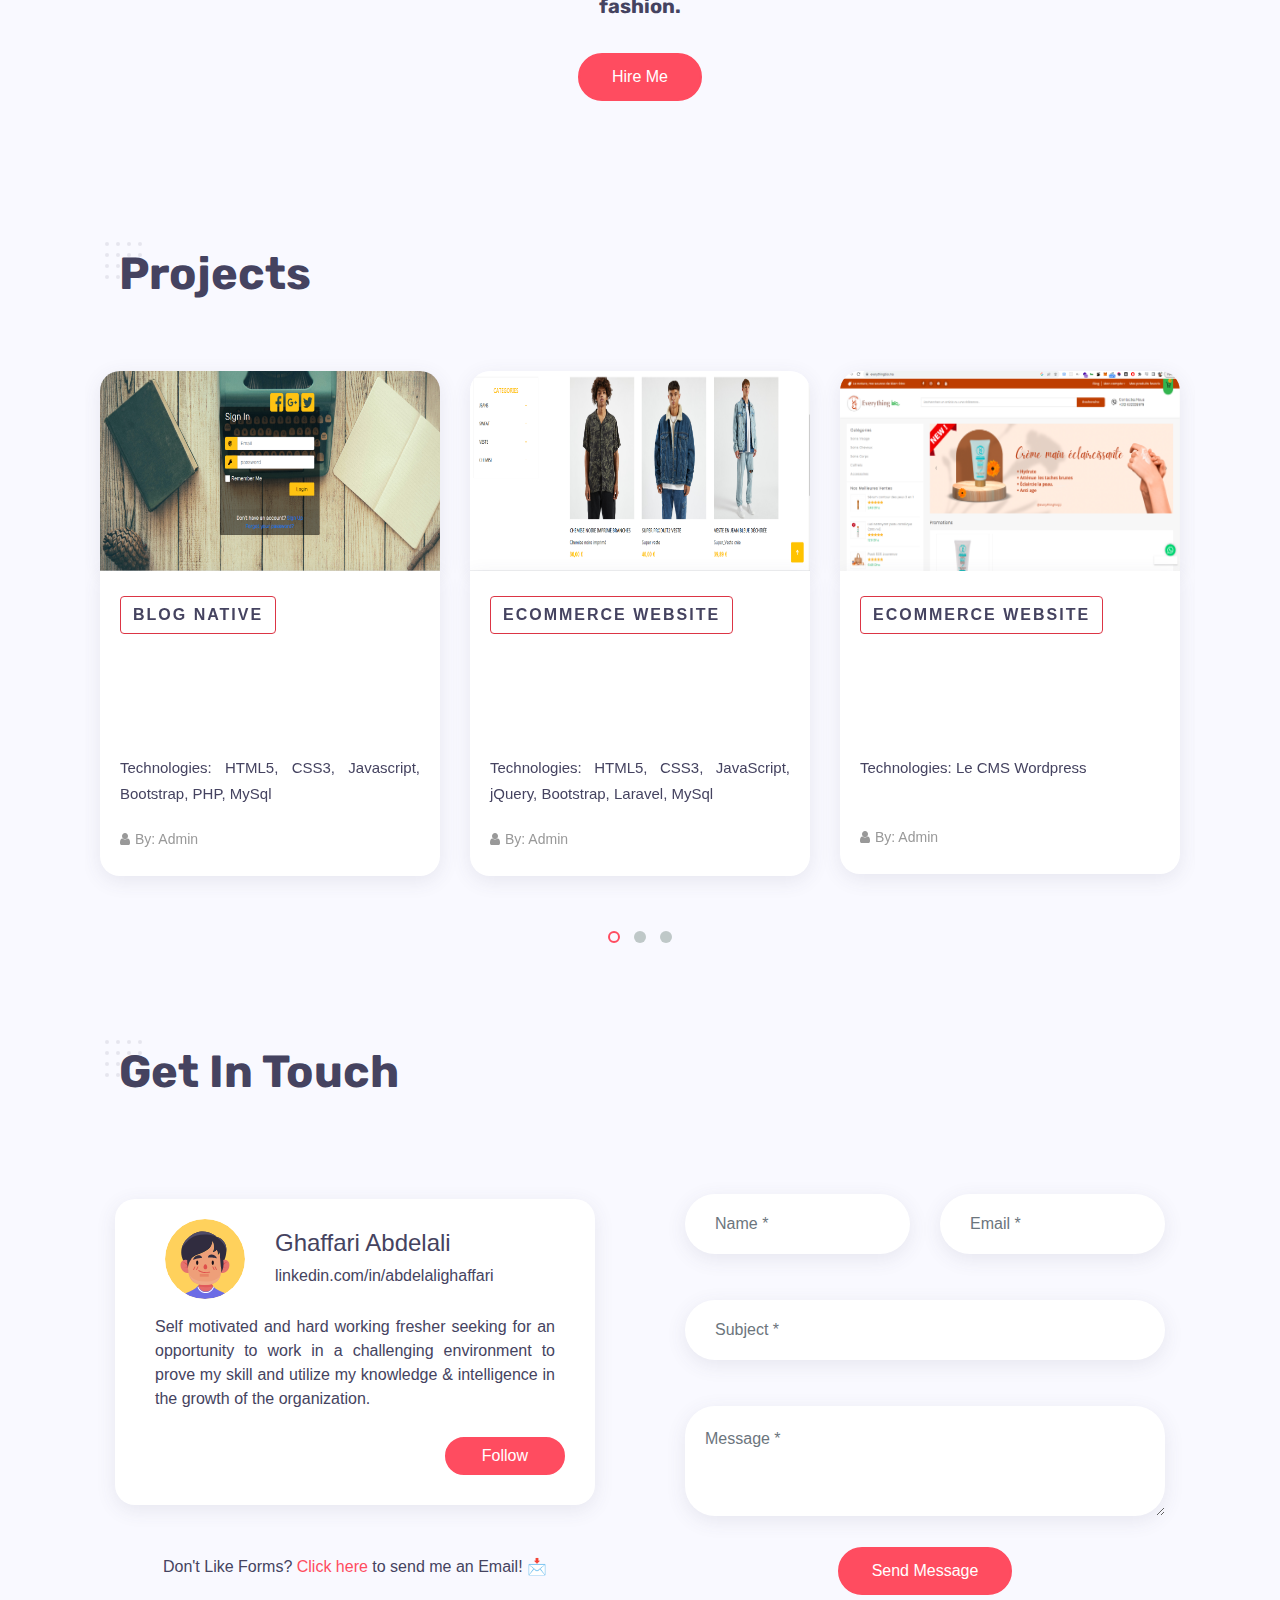
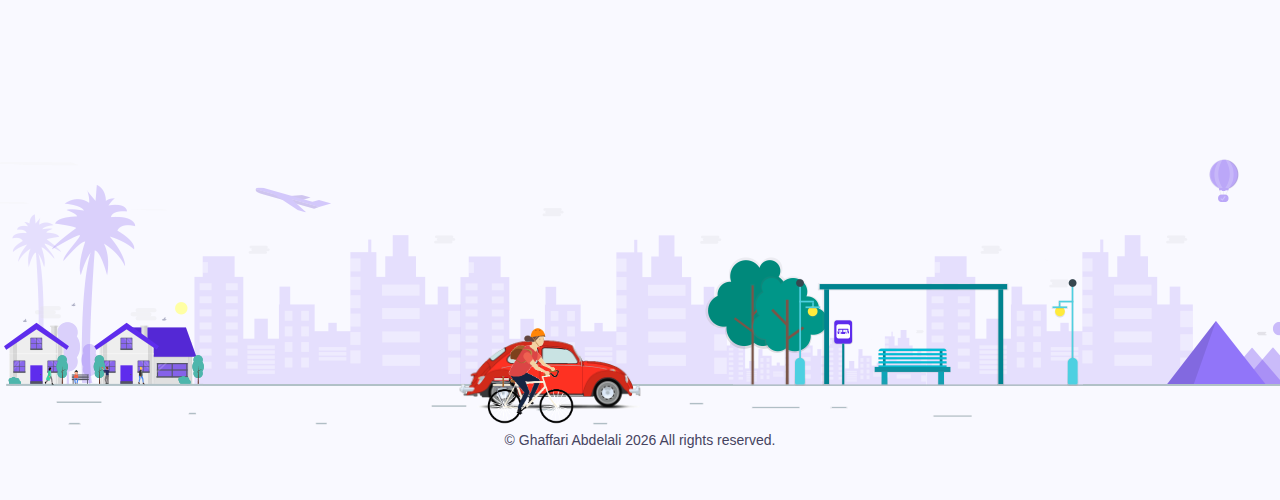
==== commit 33daa7f8: "final2" ====
--- a/index.html
+++ b/index.html
@@ -98,7 +98,7 @@
 			<img class="img-fluid" src="images/mylogo.png"
 				style="background-attachment: fixed; width:200px; background:;">
 -->
-            <div class="logo"><a href="#home">Ghaffari--Abdelali</a></div>
+            <div class="logo"><a href="#home">Ghaffari Abdelali</a></div>
 
 
             <button class="navbar-toggler" type="button" data-toggle="collapse" data-target="#navbarSupportedContent"
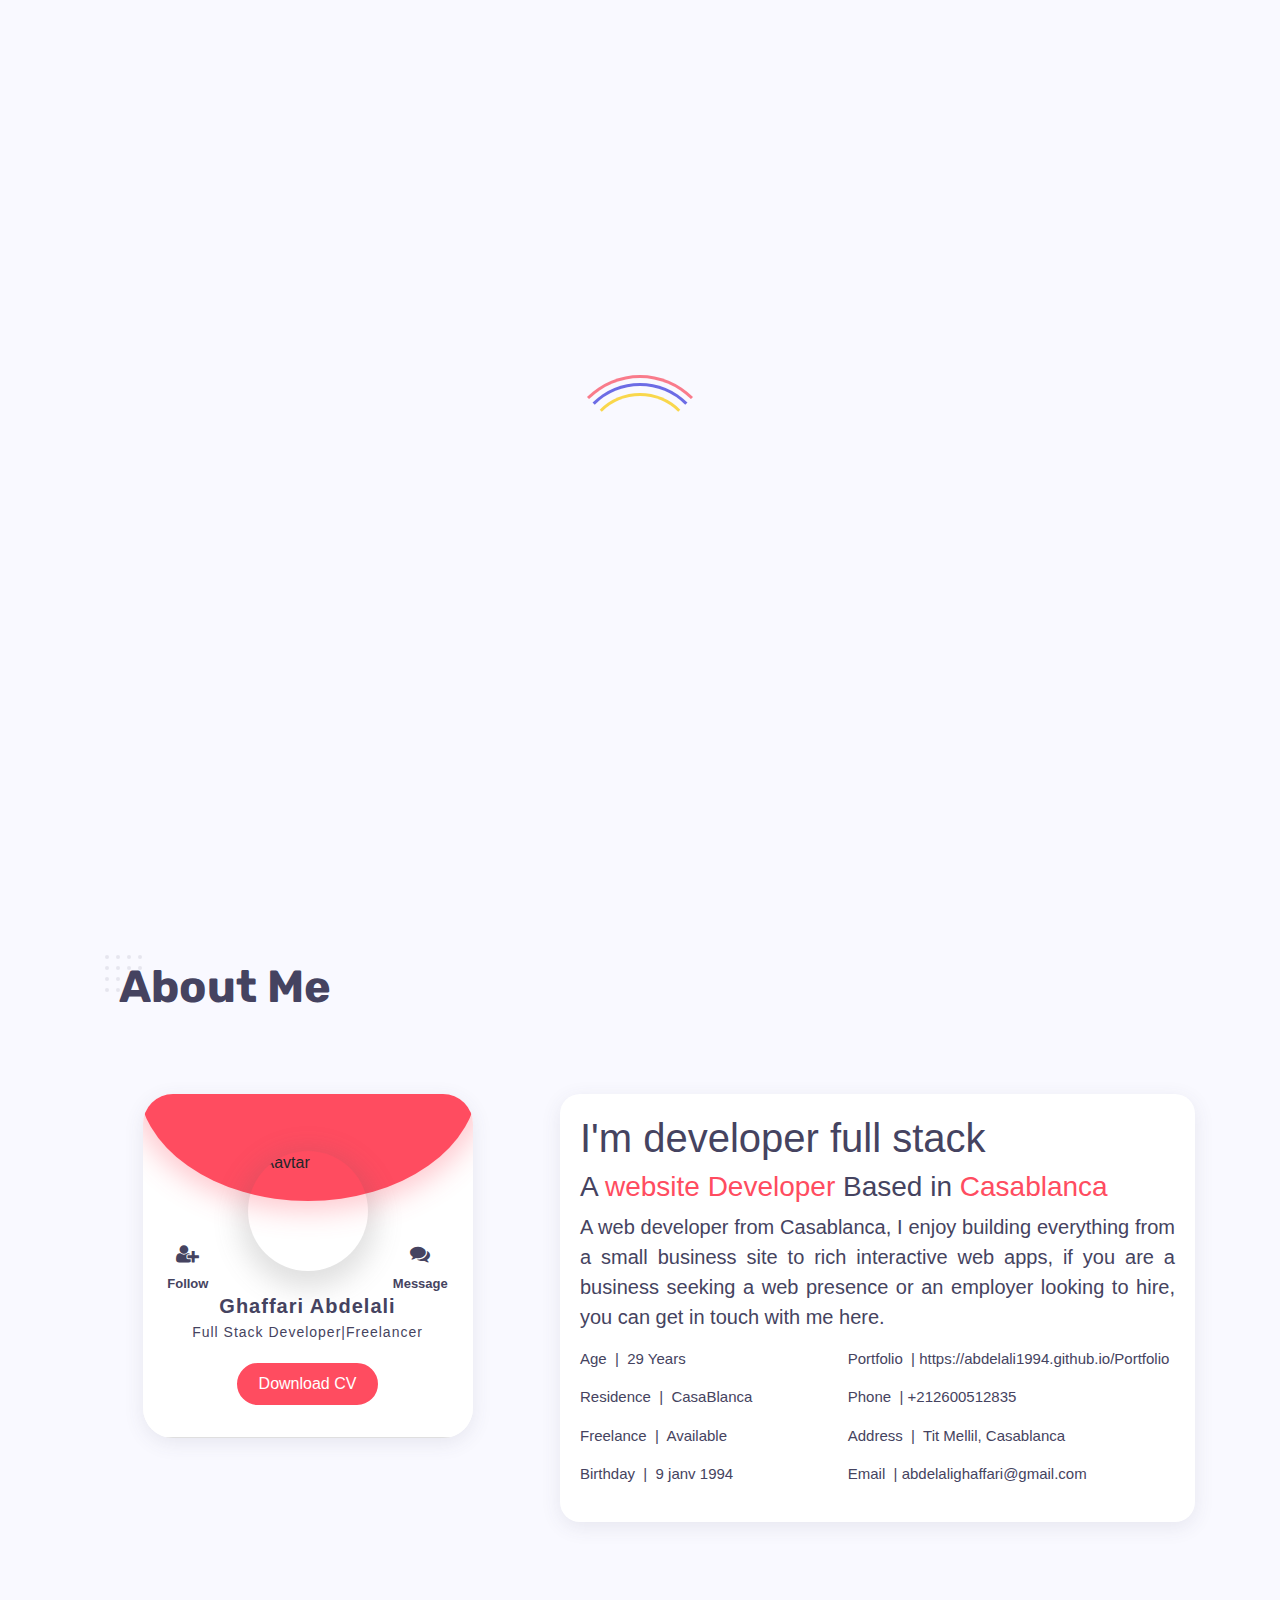
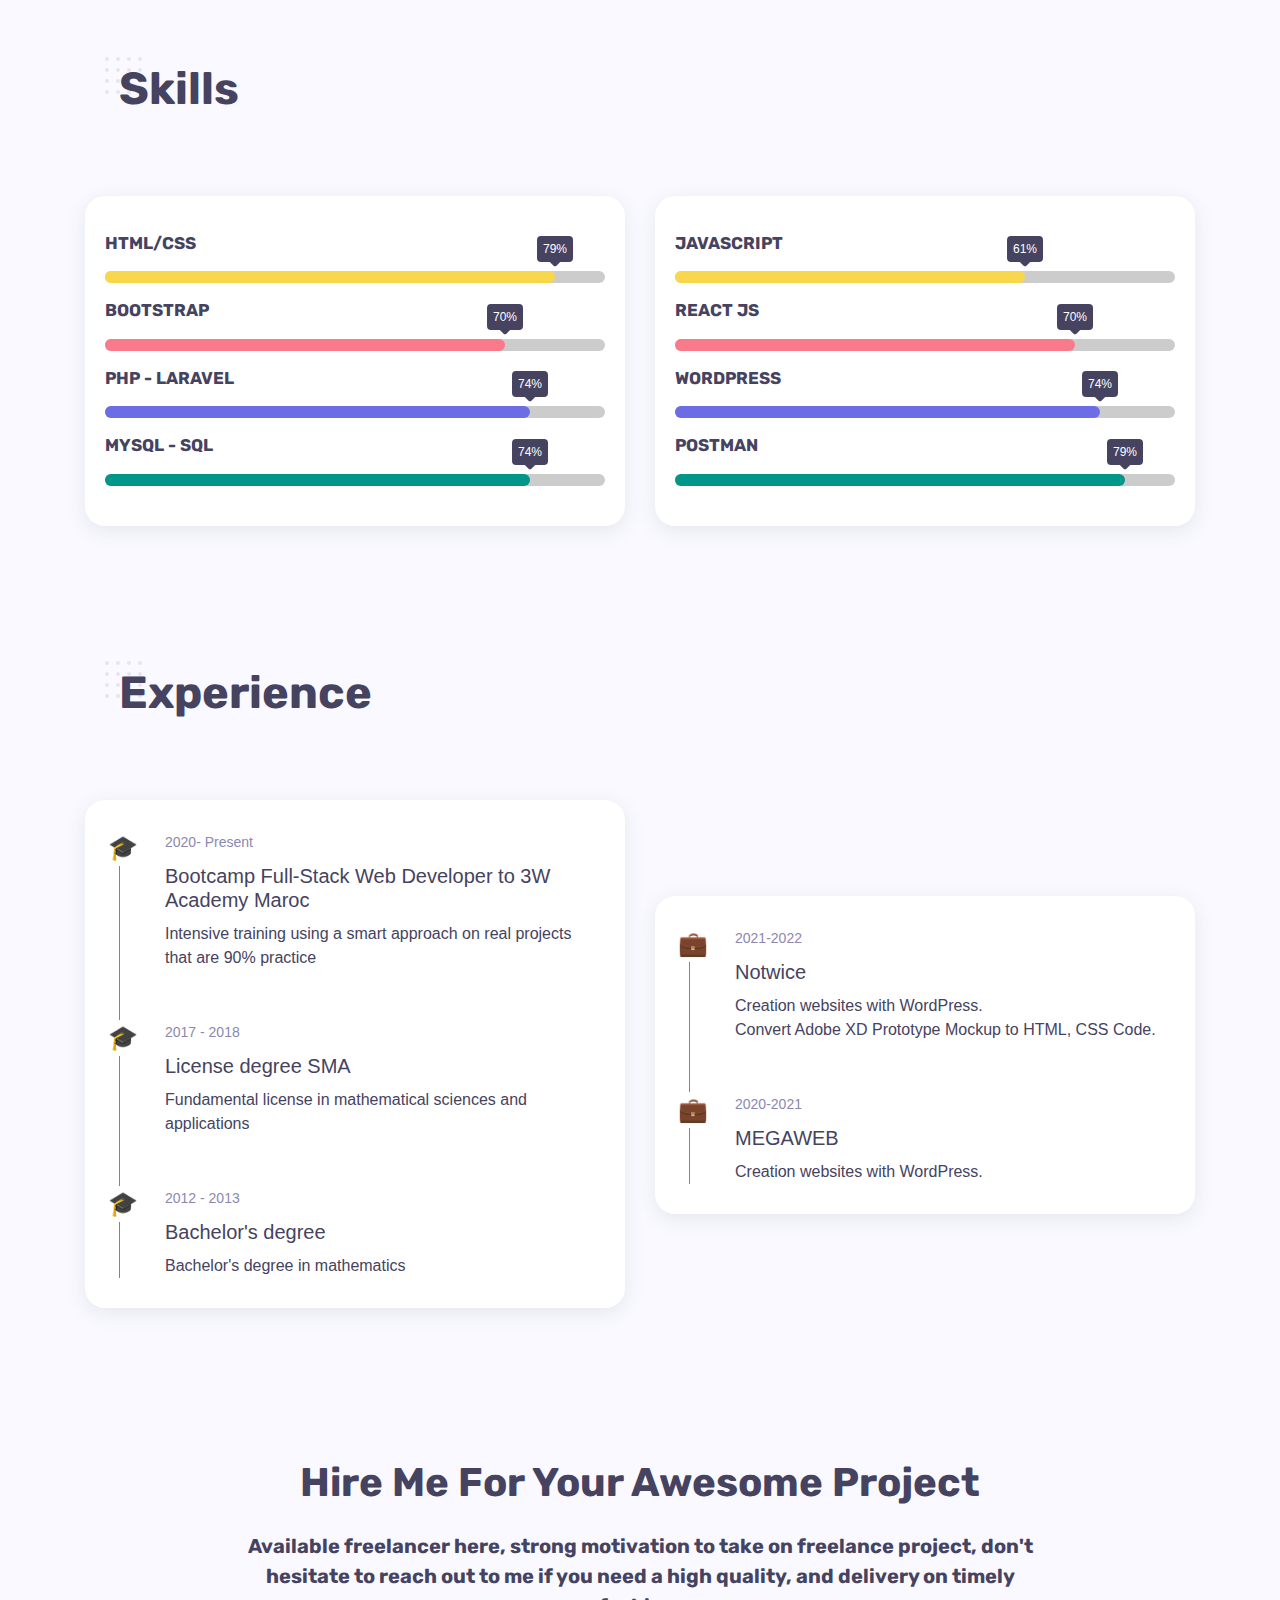
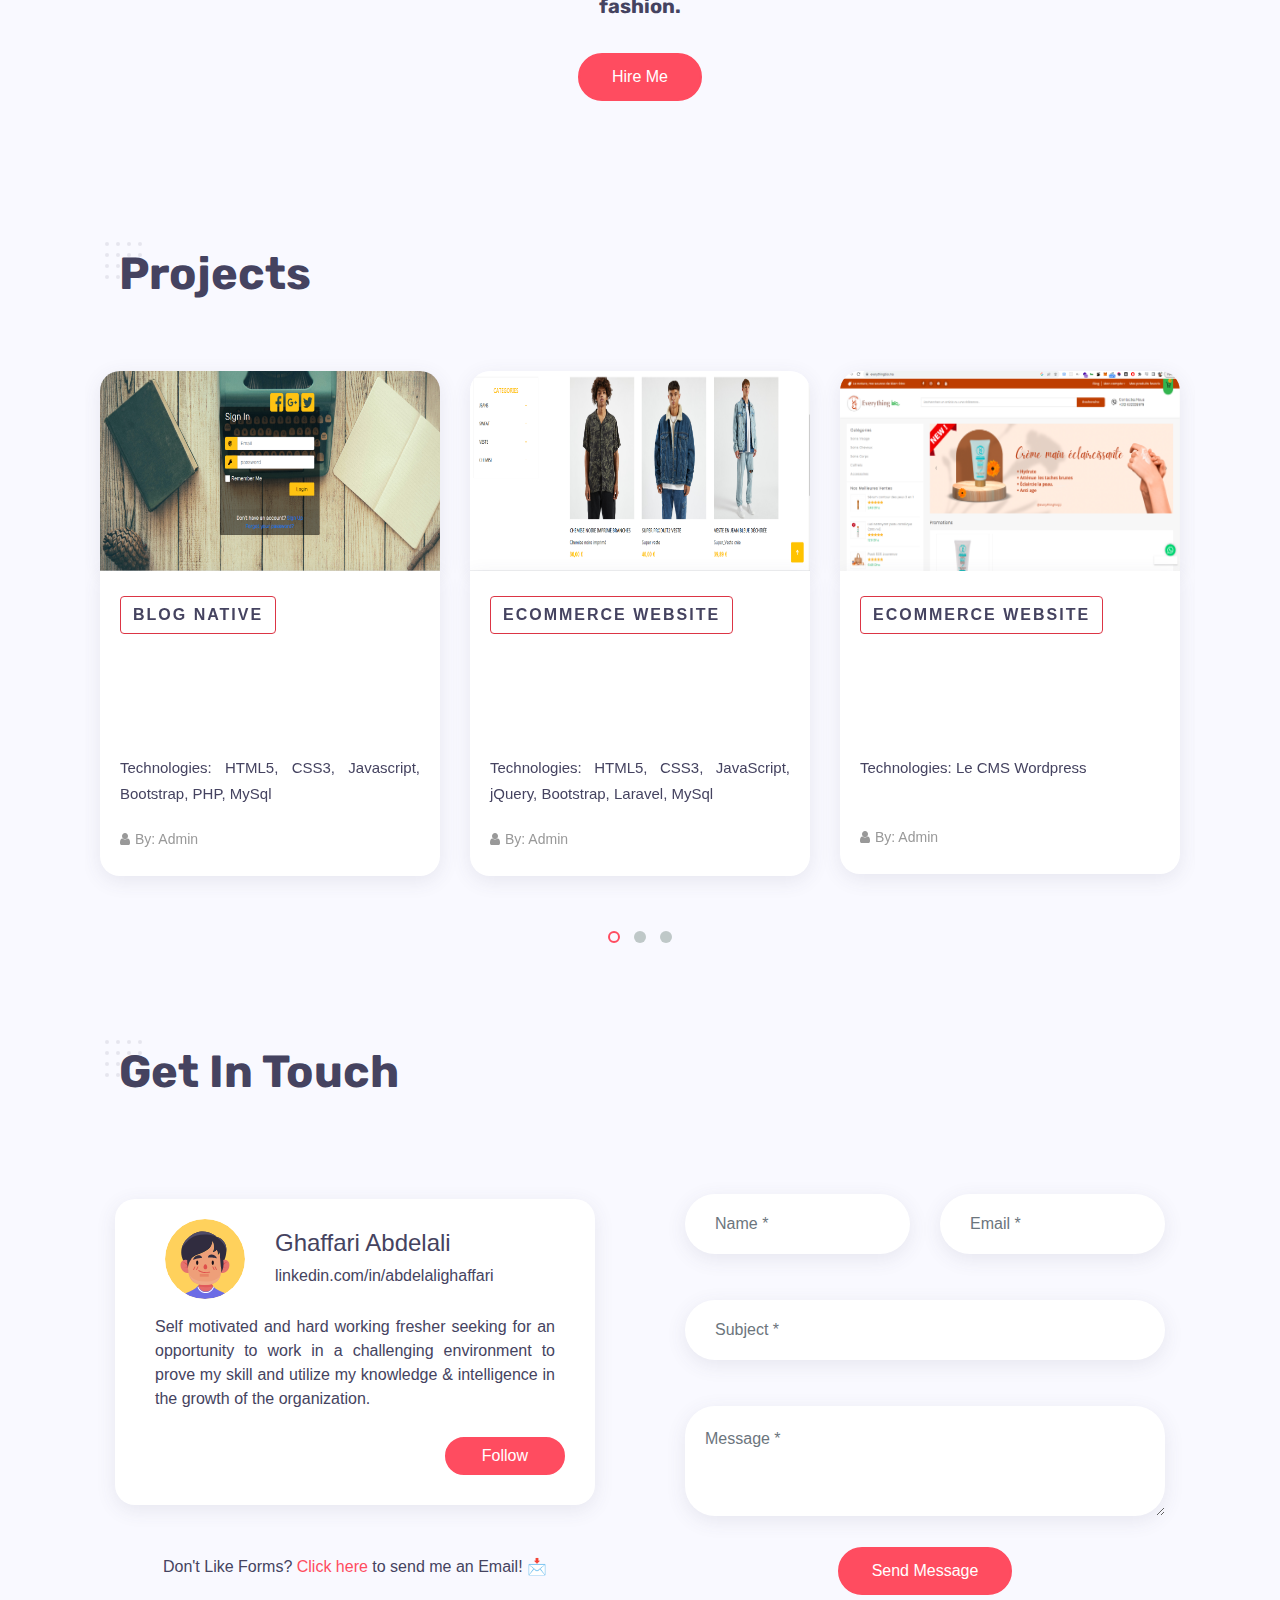
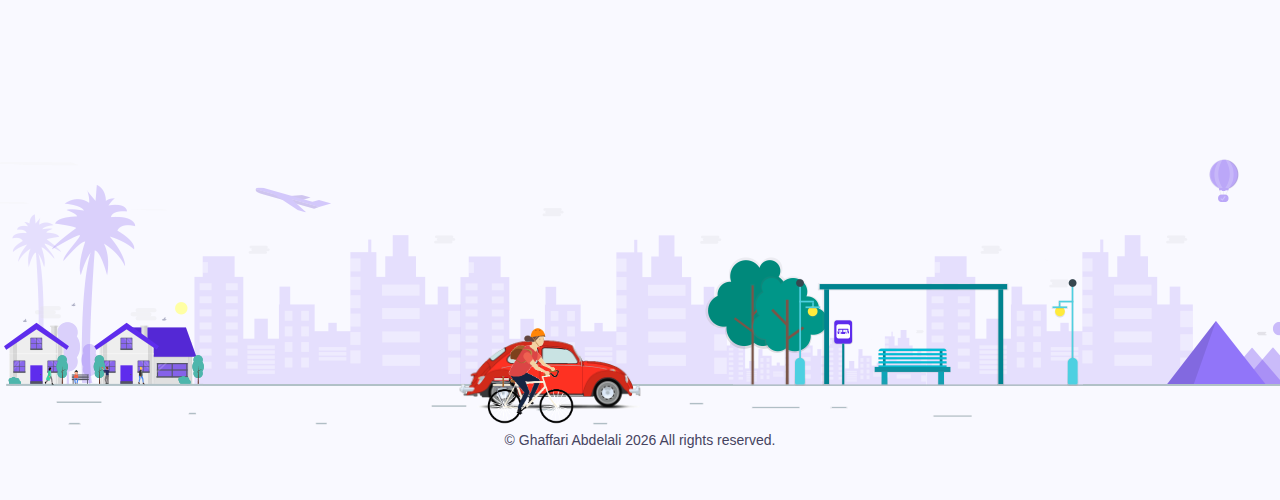
==== commit 5ba18c36: "final3" ====
--- a/index.html
+++ b/index.html
@@ -19,7 +19,7 @@
     <meta name="description"
         content="Ghaffari Abdelali - Website Developer. Hey Everyone I am Ghaffari Abdelali a Full stack website Developer live in Nasirabad, Ajmer (Rajasthan). I design and develop services  for customers of all sizes, specializing in creating stylish, modern websites, web services and softwares.">
 
-    <meta property="og:title" content="Ghaffari Abdelali | Website Designer & Software Developer">
+    <meta property="og:title" content="Ghaffari Abdelali | Full stack Developer">
 
     <meta property="og:description"
         content="Ghaffari Abdelali - Website Developer. Hey Everyone I am Ghaffari Abdelali a Full stack website Developer live in Nasirabad, Ajmer (Rajasthan). I design and develop services  for customers of all sizes, specializing in creating stylish, modern websites, web services and softwares.">
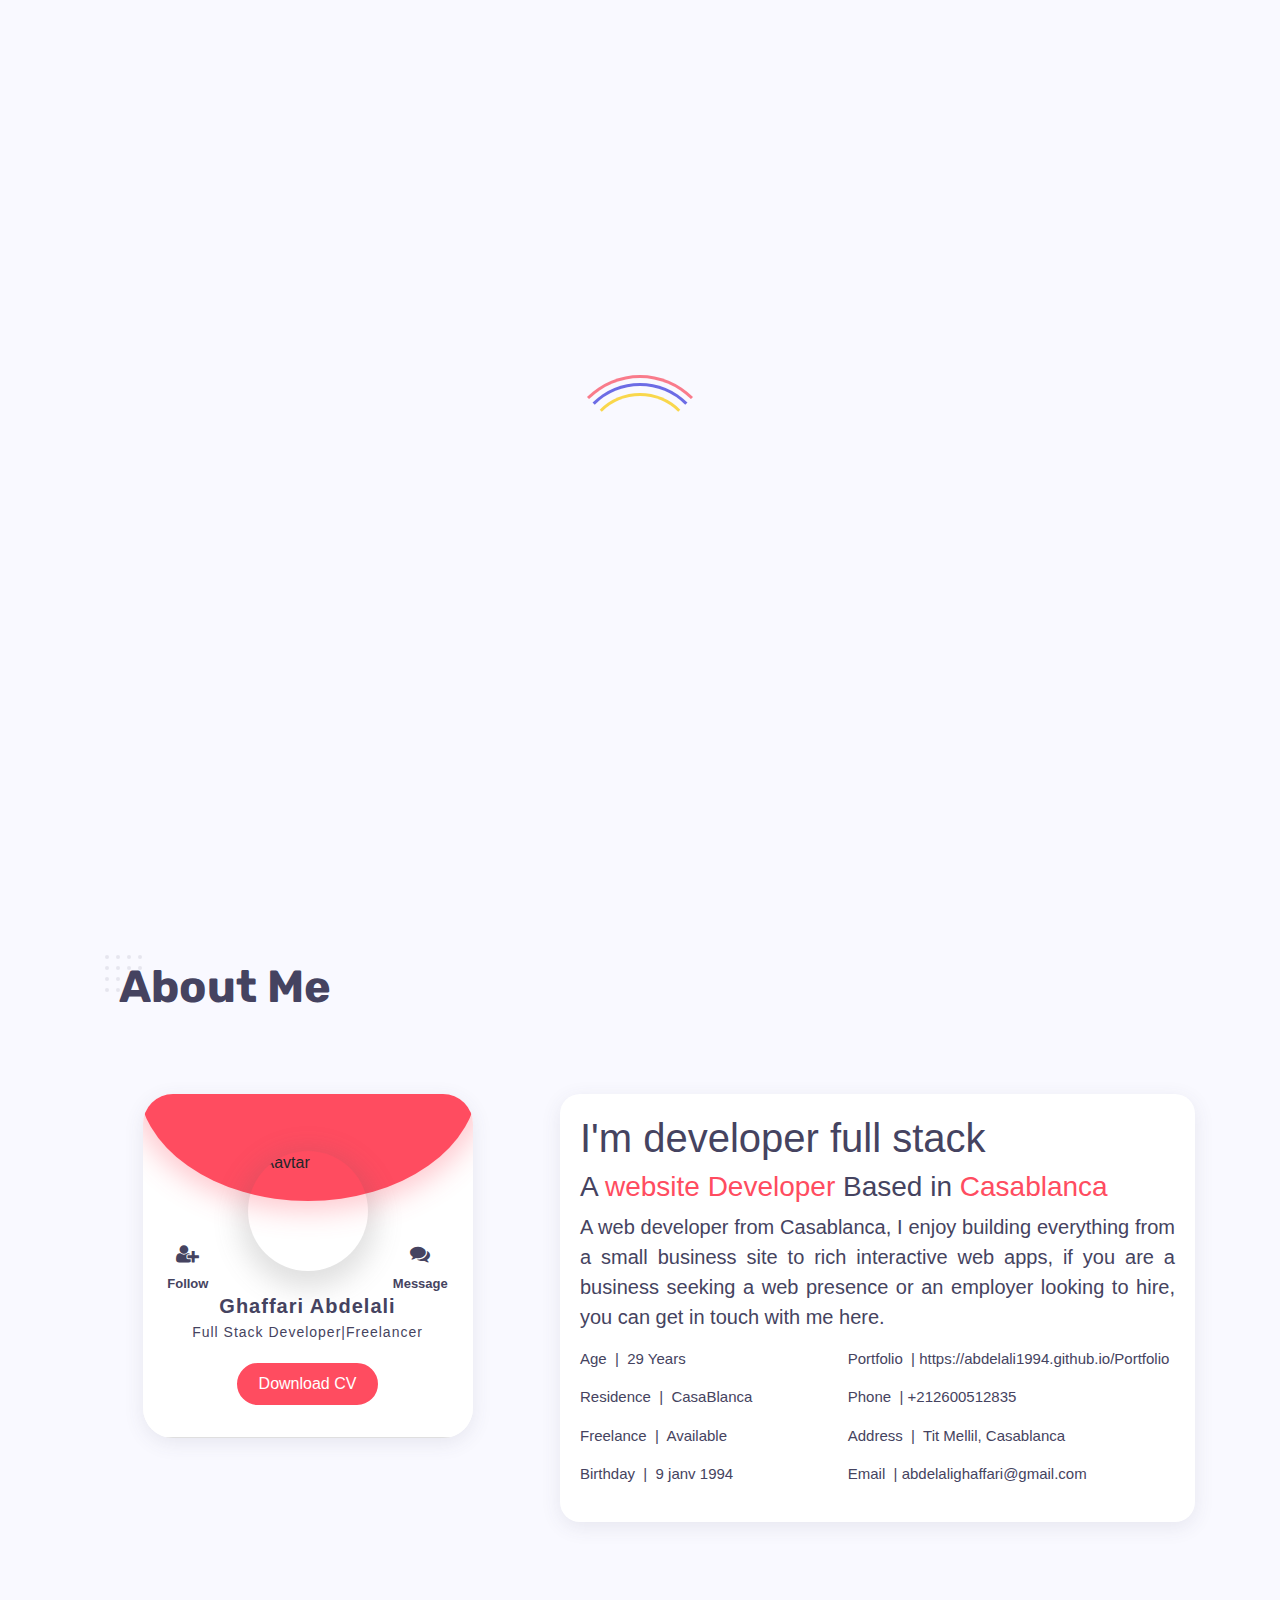
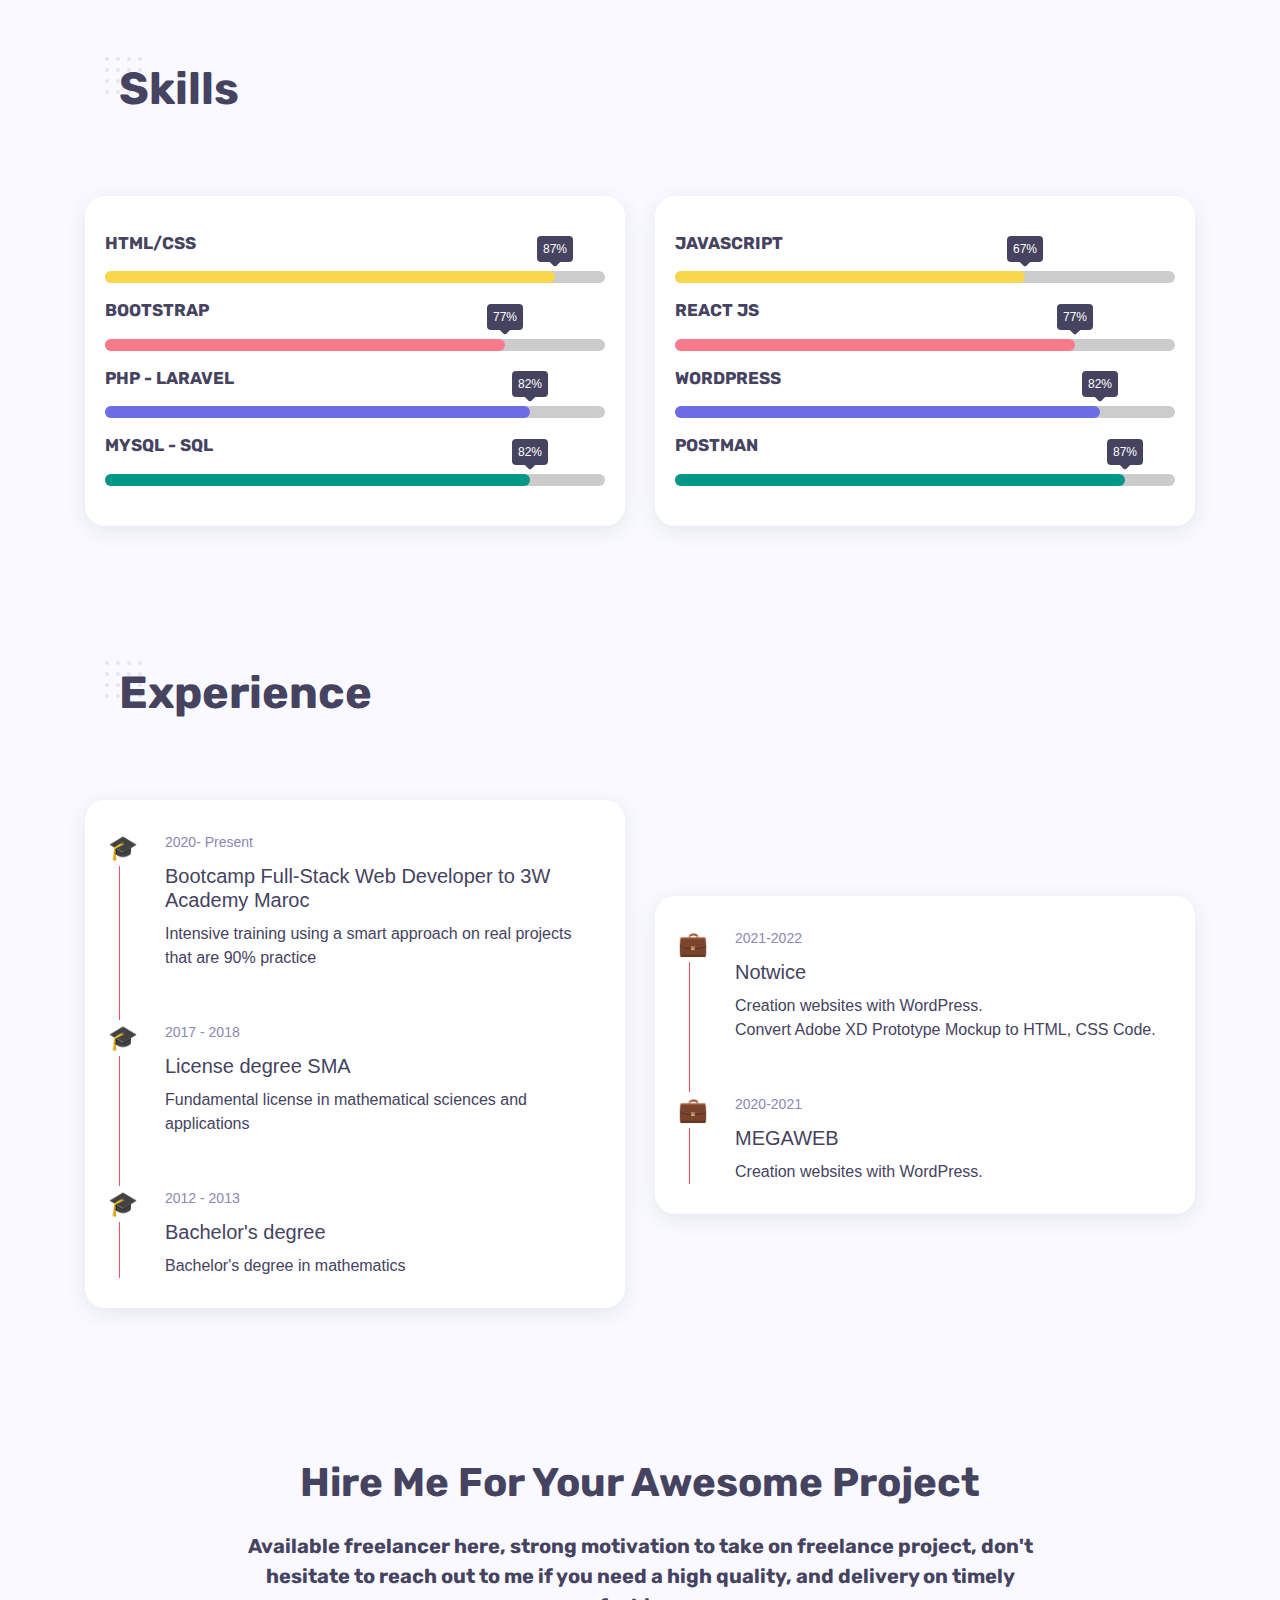
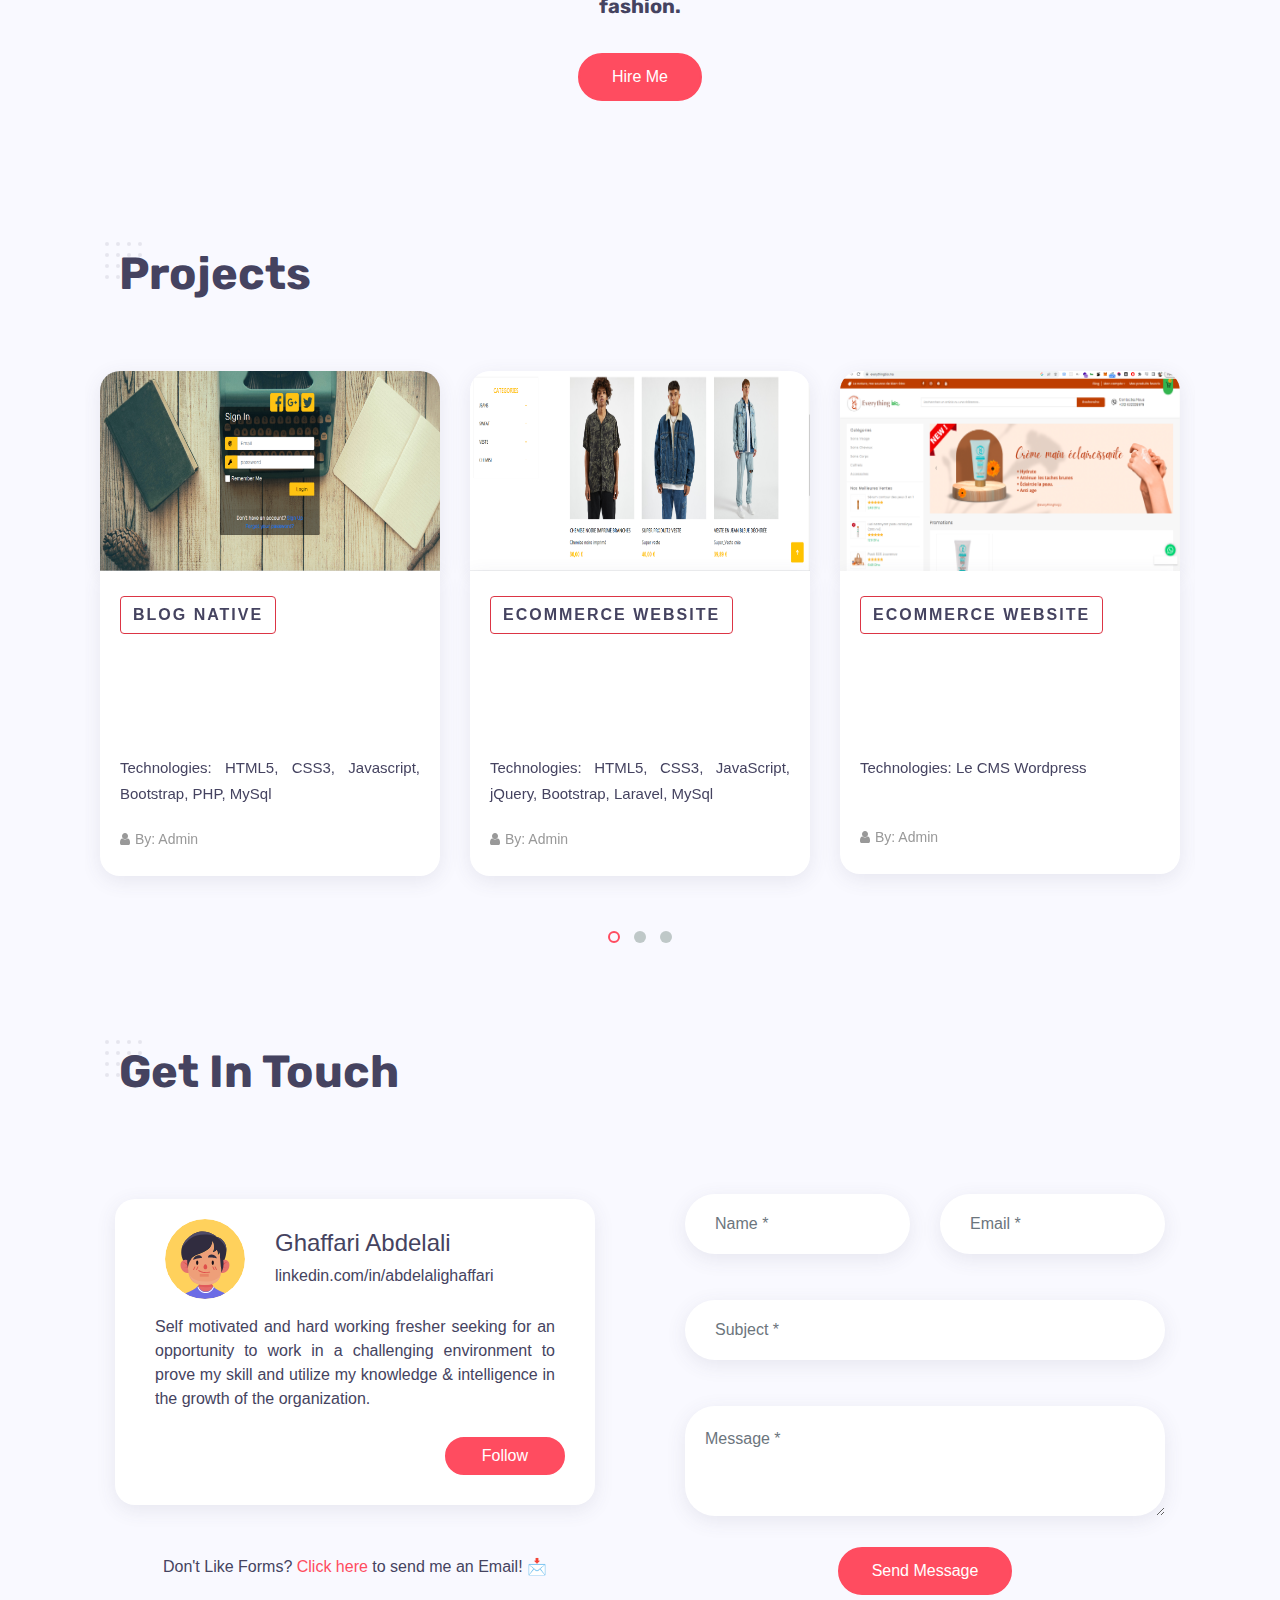
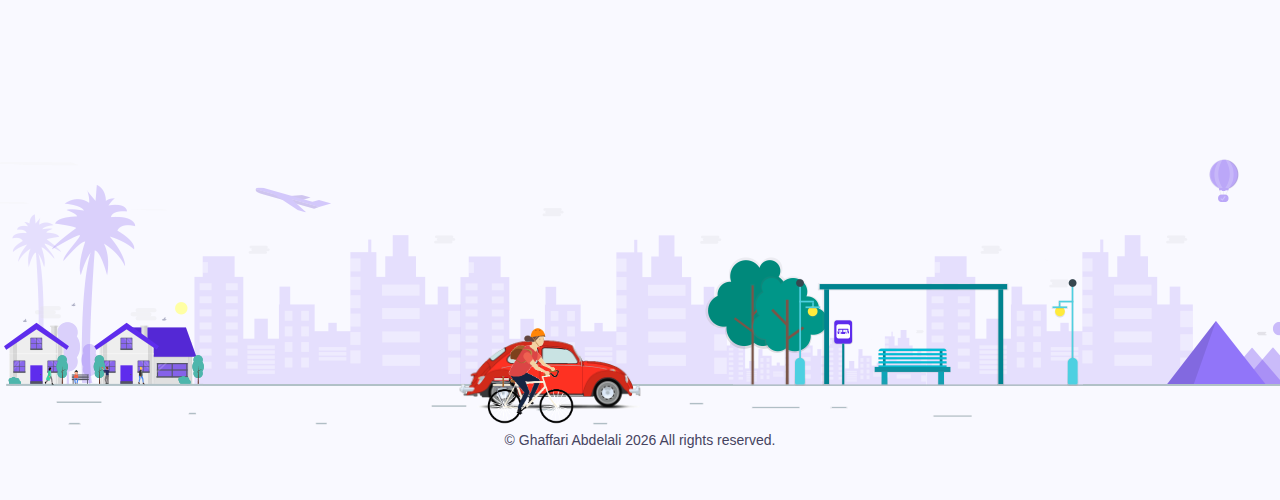
==== commit 215e8794: "final4" ====
--- a/index.html
+++ b/index.html
@@ -14,15 +14,15 @@
     <meta name="robots" content="index,follow">
 
     <meta name="Keywords"
-        content="Ghaffari Abdelali, Ghaffari Abdelali, Ghaffari Abdelali nasirabad, Ghaffari Abdelali ajmer, website designer in ajmer, website designer in nasirabad, portfolio website, portfolio website for students, ui ux designer portfolio, dezyne ecole college, gaur_yash_, software developer, yashgaur908, yashgaur1212, yashgaur, yashgaur.com, Yashgaur.com, Ghaffari Abdelali epizy, Ghaffari Abdelali freelancer, Ghaffari Abdelali software developer, Ghaffari Abdelali full stack developer, nasirabad, ajmer, rajasthan, Ghaffari Abdelali website, Ghaffari Abdelali facebook, Ghaffari Abdelali youtube, Ghaffari Abdelali instagram, Ghaffari Abdelali twitter, Ghaffari Abdelali linkedin, website templates, portfolio website templates, resume website, website designs,personal portfolio website templates,personal portfolio websites,personal portfolio website templates free, personal portfolio website design, personal portfolio website github, personal portfolio websites examples, personal portfolio websites free, personal portfolio website using html and css, personal portfolio website examples, personal portfolio website templates bootstrap, personal portfolio website templates wordpress, best personal portfolio website, best personal portfolio website templates, personal portfolio website code, personal portfolio website codepen, personal portfolio website download, responsive personal portfolio website, software developer portfolio personal website, yashgaur.tk, Ghaffari Abdelali downloads">
+        content="Ghaffari Abdelali - Website Developer. Hey Everyone I am Ghaffari Abdelali a Full stack website Developer live in Casablanca, I enjoy building everything from a small business site to rich interactive web apps, if you are a business seeking a web presence or an employer looking to hire, you can get in touch with me here.">
 
     <meta name="description"
-        content="Ghaffari Abdelali - Website Developer. Hey Everyone I am Ghaffari Abdelali a Full stack website Developer live in Nasirabad, Ajmer (Rajasthan). I design and develop services  for customers of all sizes, specializing in creating stylish, modern websites, web services and softwares.">
+        content="Ghaffari Abdelali - Website Developer. Hey Everyone I am Ghaffari Abdelali a Full stack website Developer live in Casablanca, I enjoy building everything from a small business site to rich interactive web apps, if you are a business seeking a web presence or an employer looking to hire, you can get in touch with me here.">
 
     <meta property="og:title" content="Ghaffari Abdelali | Full stack Developer">
 
     <meta property="og:description"
-        content="Ghaffari Abdelali - Website Developer. Hey Everyone I am Ghaffari Abdelali a Full stack website Developer live in Nasirabad, Ajmer (Rajasthan). I design and develop services  for customers of all sizes, specializing in creating stylish, modern websites, web services and softwares.">
+        content="Ghaffari Abdelali - Website Developer. Hey Everyone I am Ghaffari Abdelali a Full stack website Developer live in Casablanca, I enjoy building everything from a small business site to rich interactive web apps, if you are a business seeking a web presence or an employer looking to hire, you can get in touch with me here.">
 
     <meta property="og:image"
         content="https://www.google.com/maps/uv?hl=en&amp;pb=!1s0x39695990df77e599%3A0x99cf1d145bec01bb!3m1!7e115!4shttps%3A%2F%2Flh5.googleusercontent.com%2Fp%2FAF1QipOvmrnsNKRqq0sdHzwl1TogStNJlC8dIjiWCiTi%3Dw293-h120-k-no!5syash%20gaur%20nasirabad%20-%20Google%20Search!15sCgIgAQ&amp;imagekey=!1e10!2sAF1QipNyIu1Cou16RY6fG6gDWQdpcZzD-X4jGnWv0Axa&amp;sa=X&amp;ved=2ahUKEwiAtraq4b_qAhVL73MBHY2uCbcQoiowFXoECBEQBg#">
